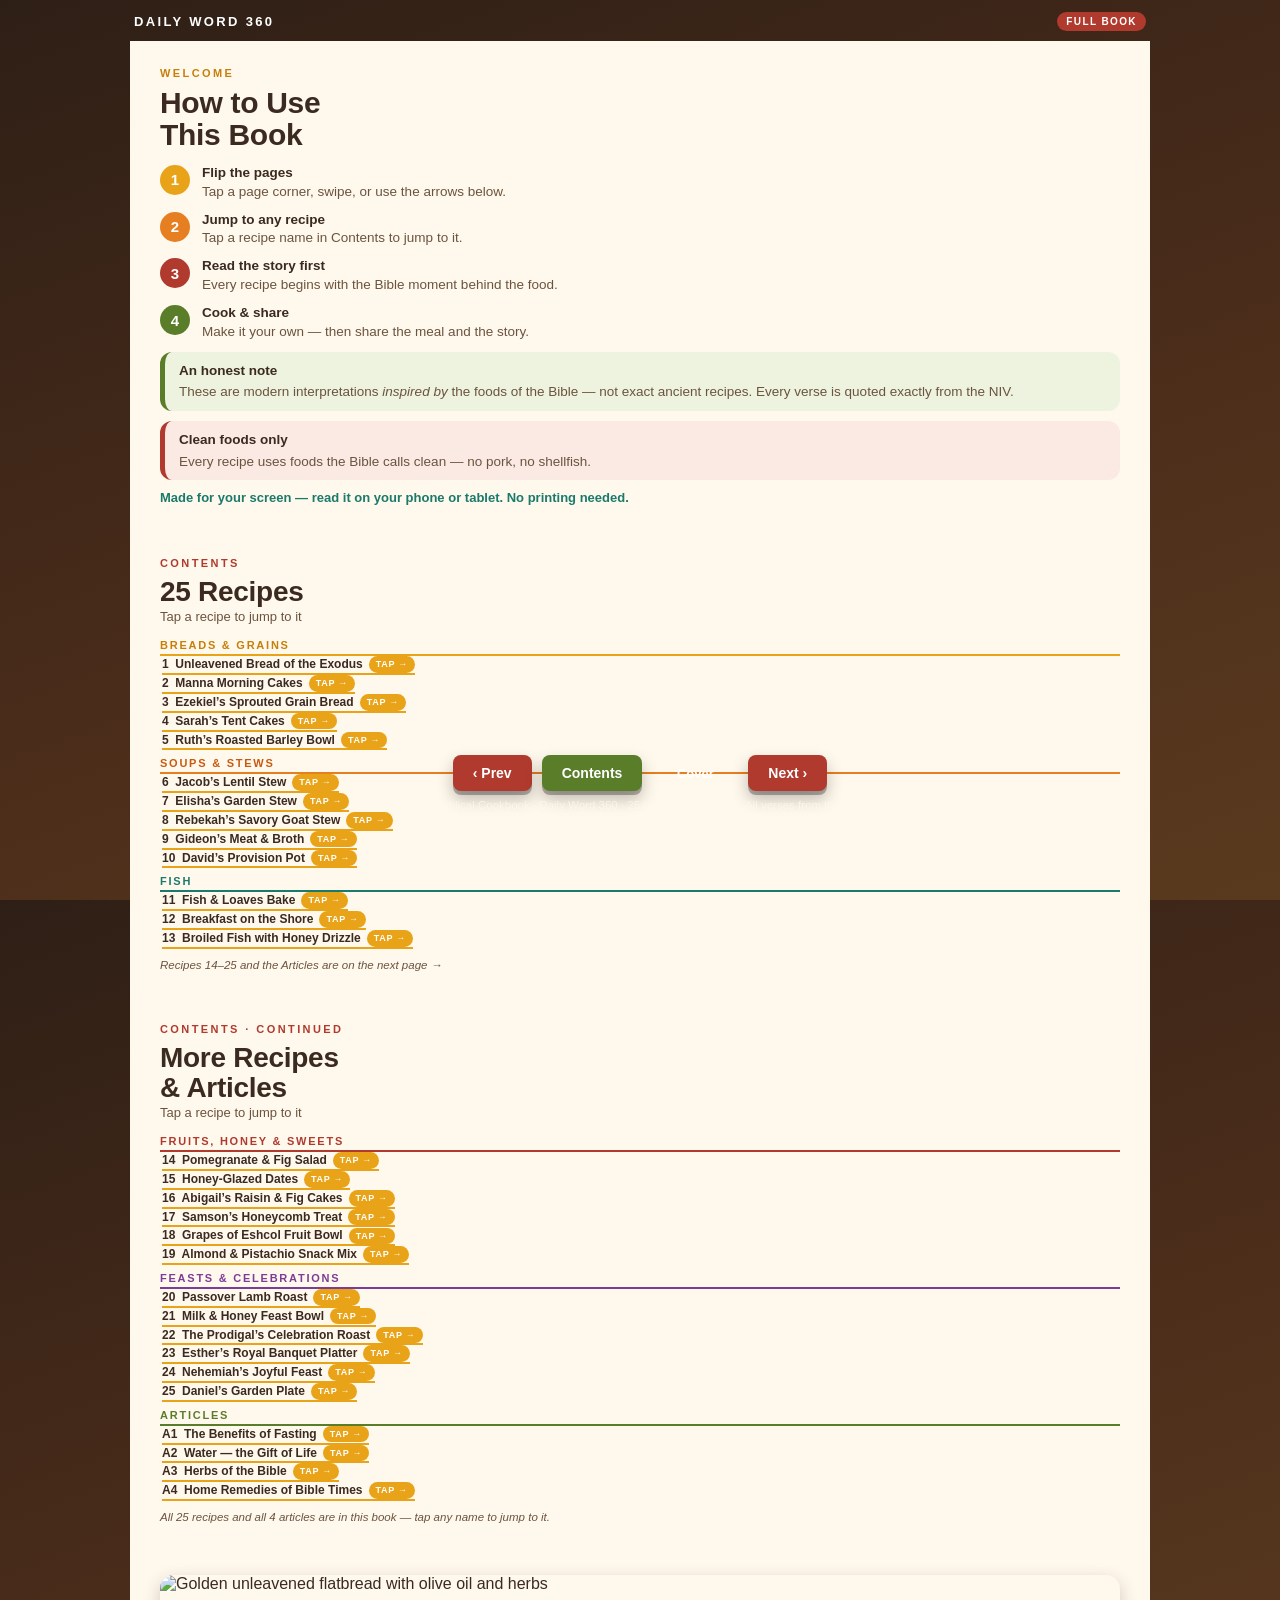
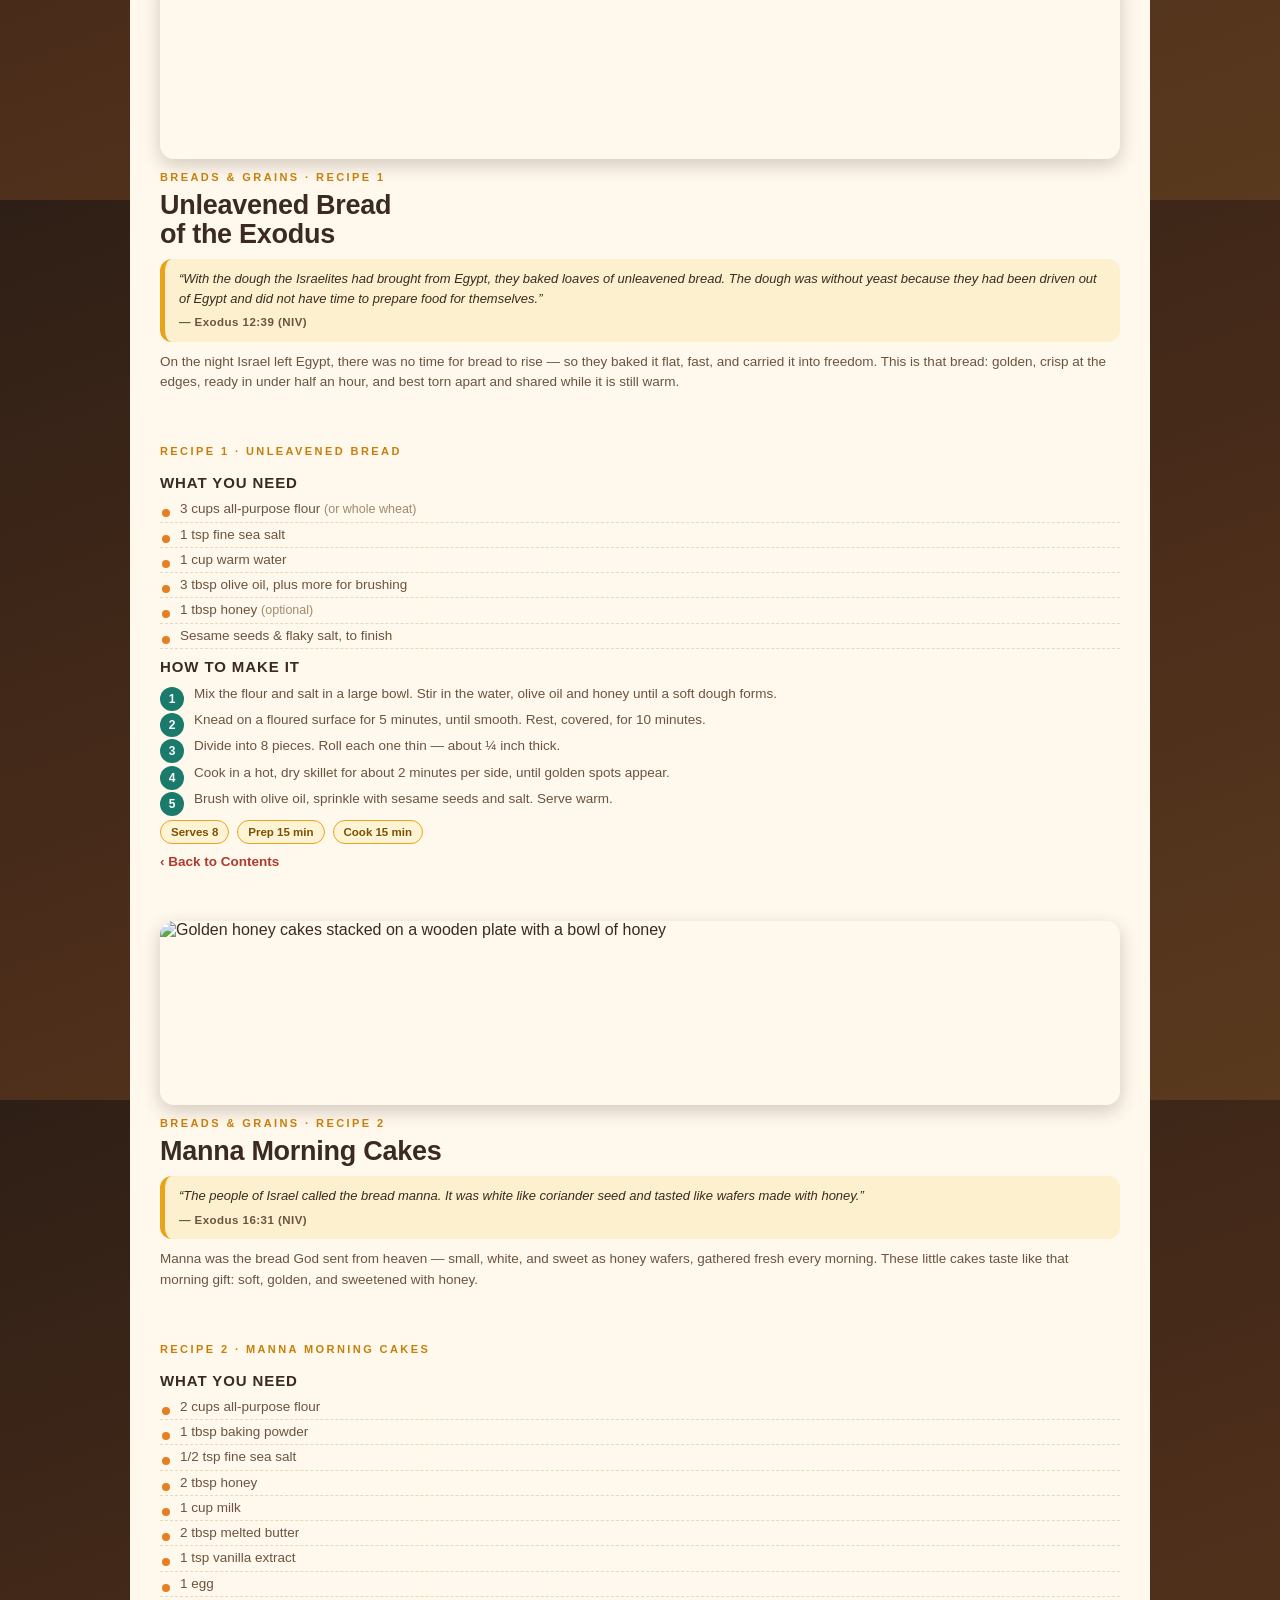
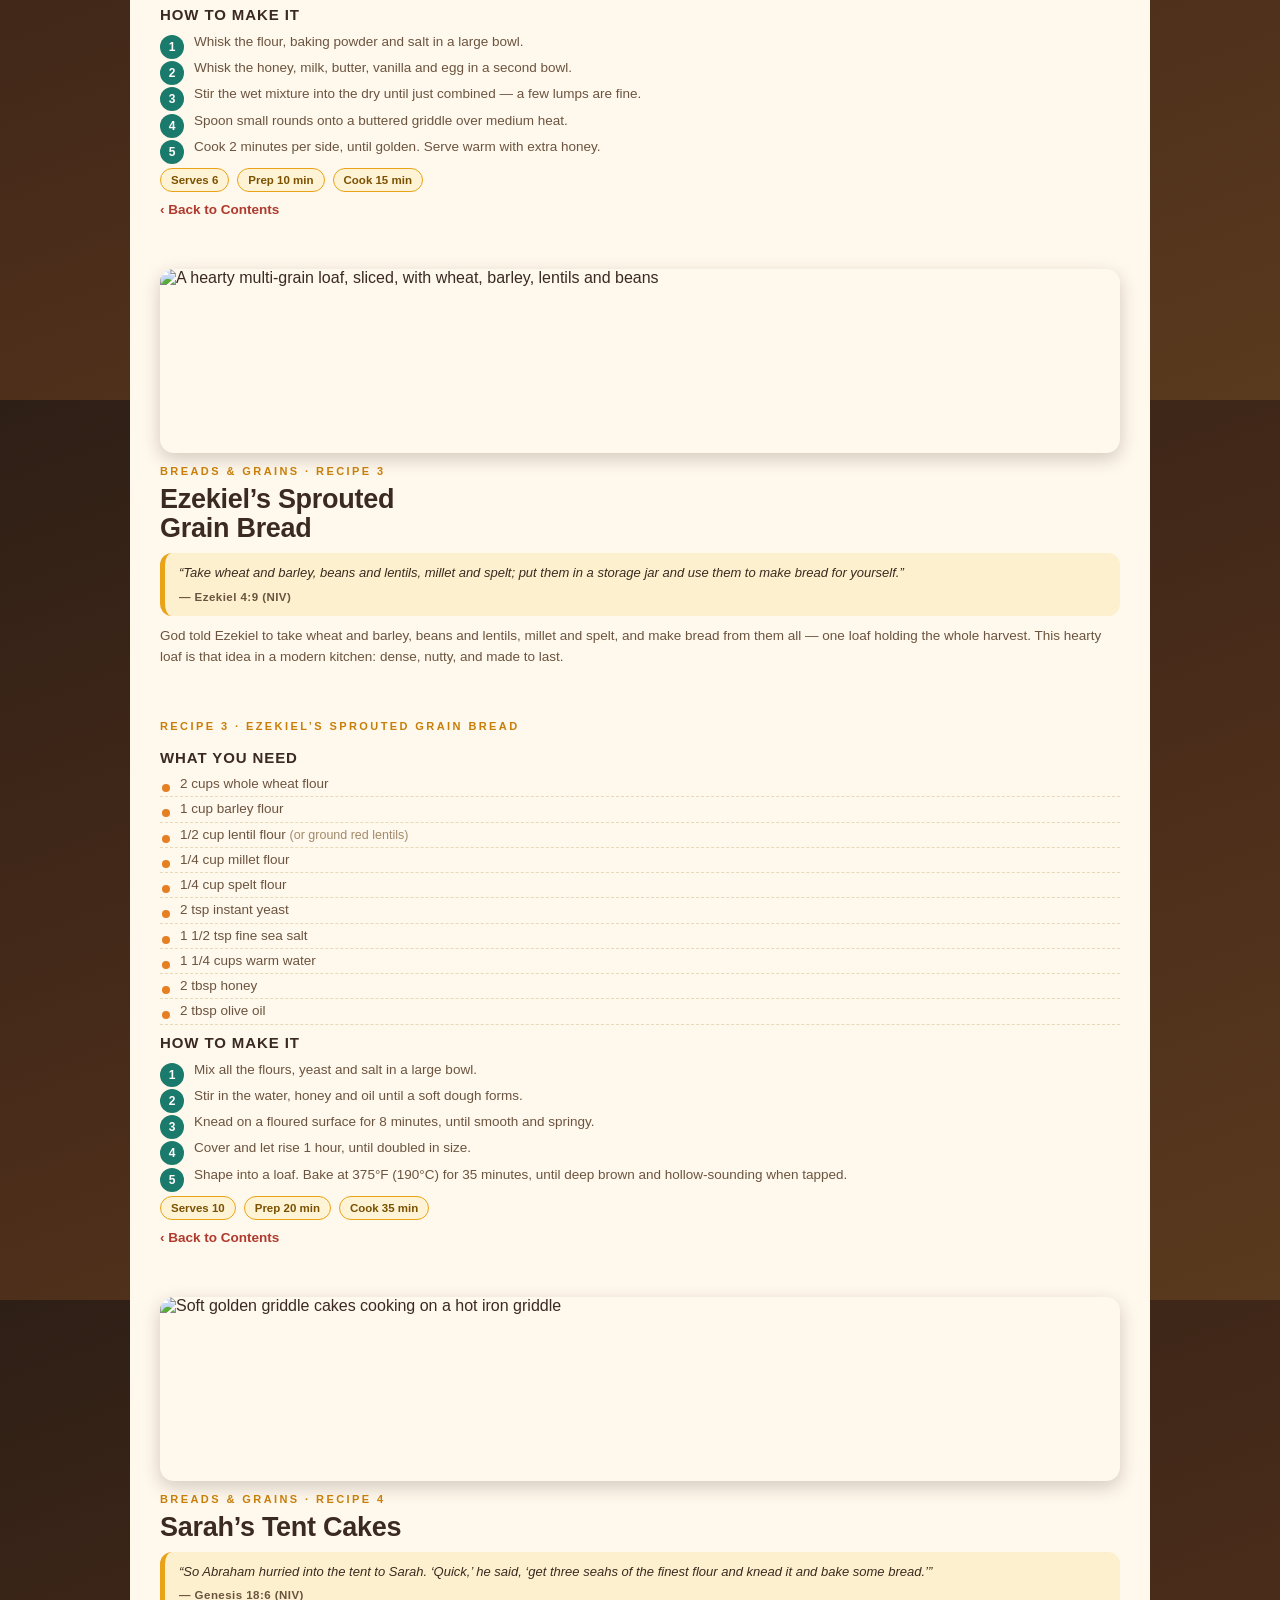
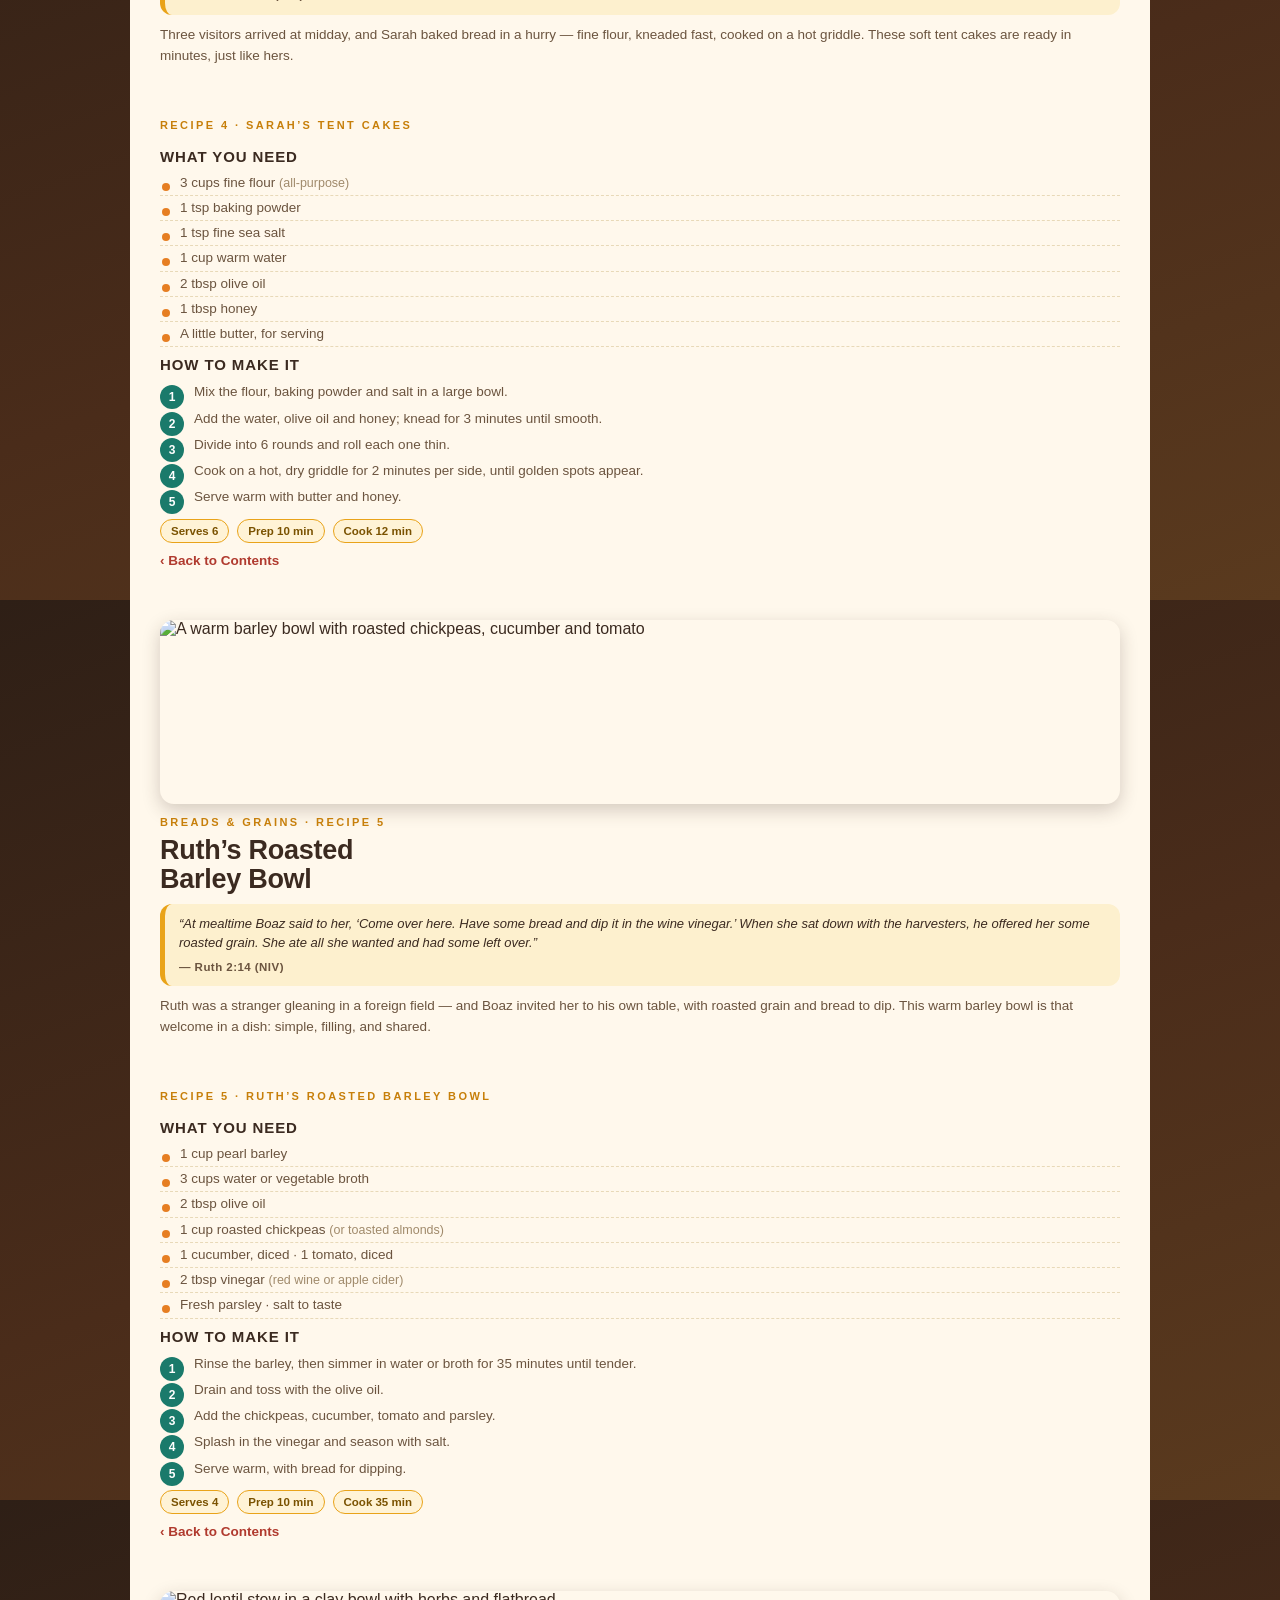
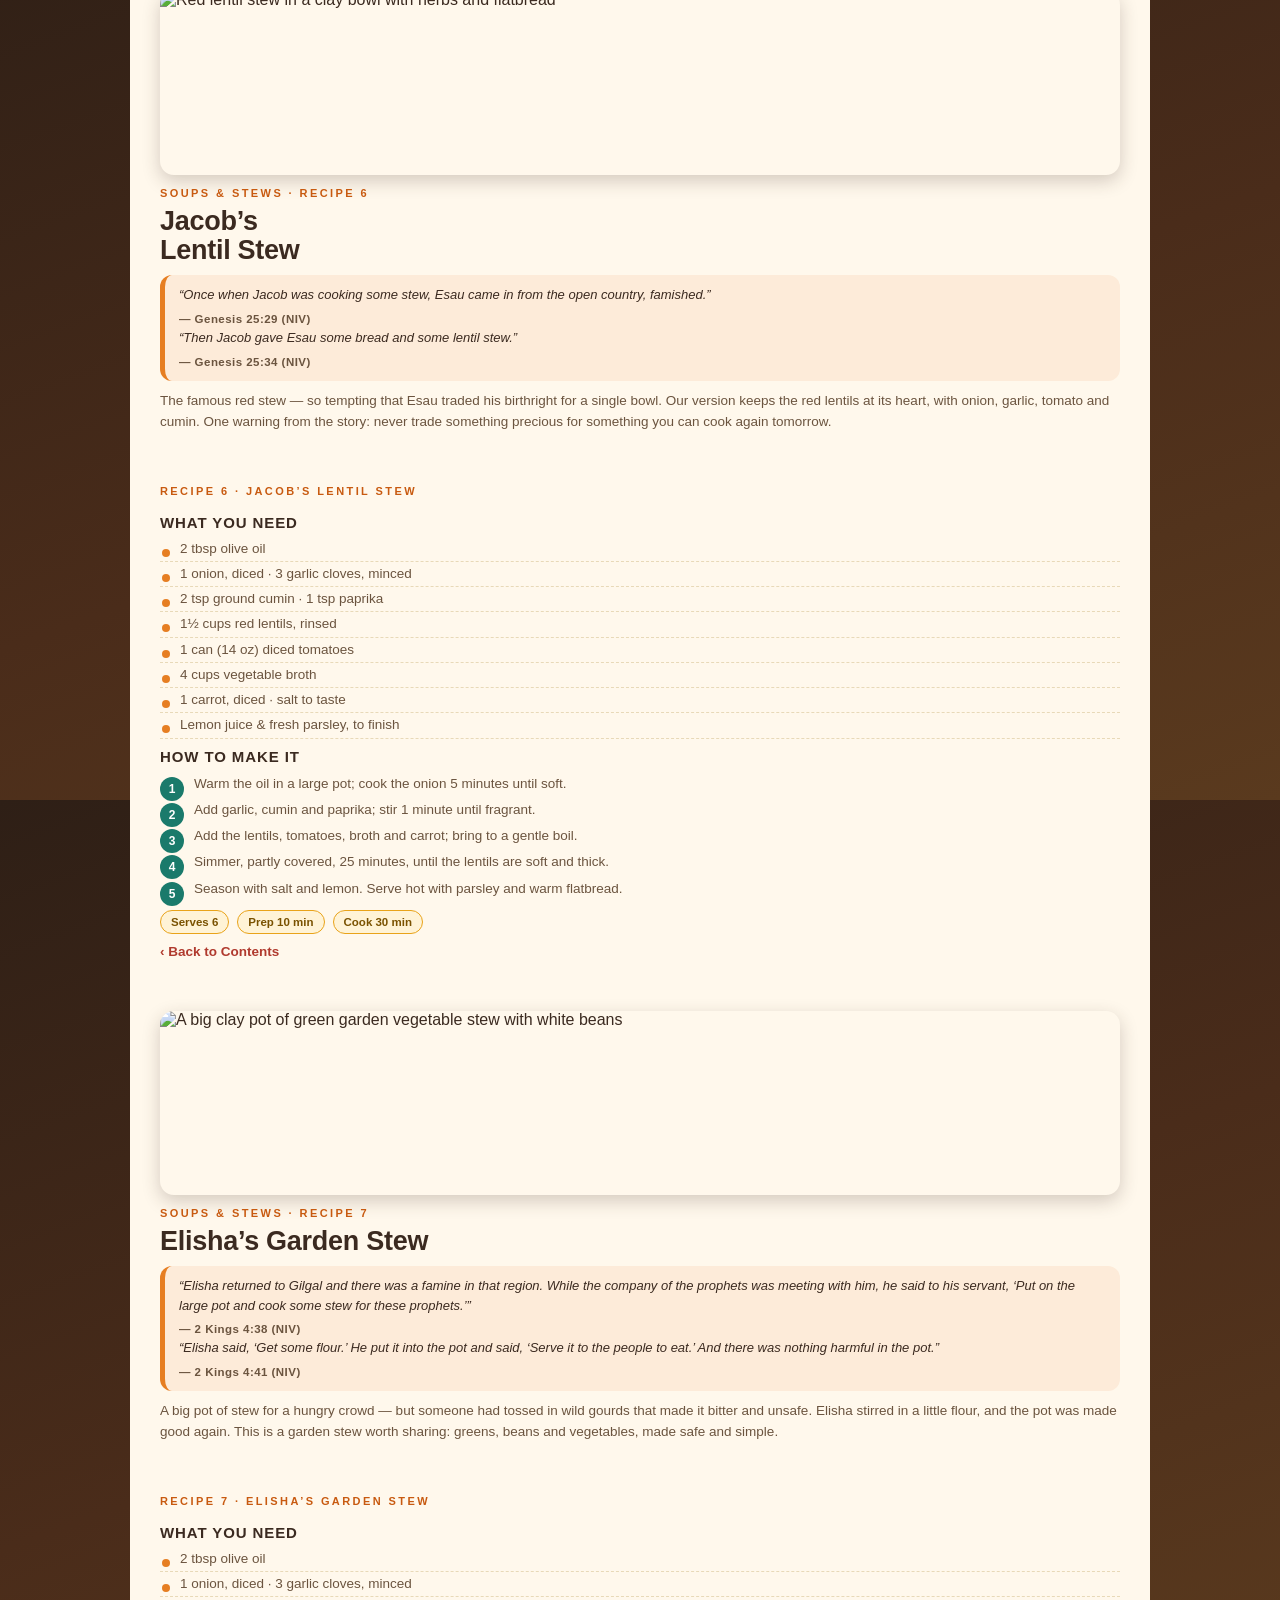
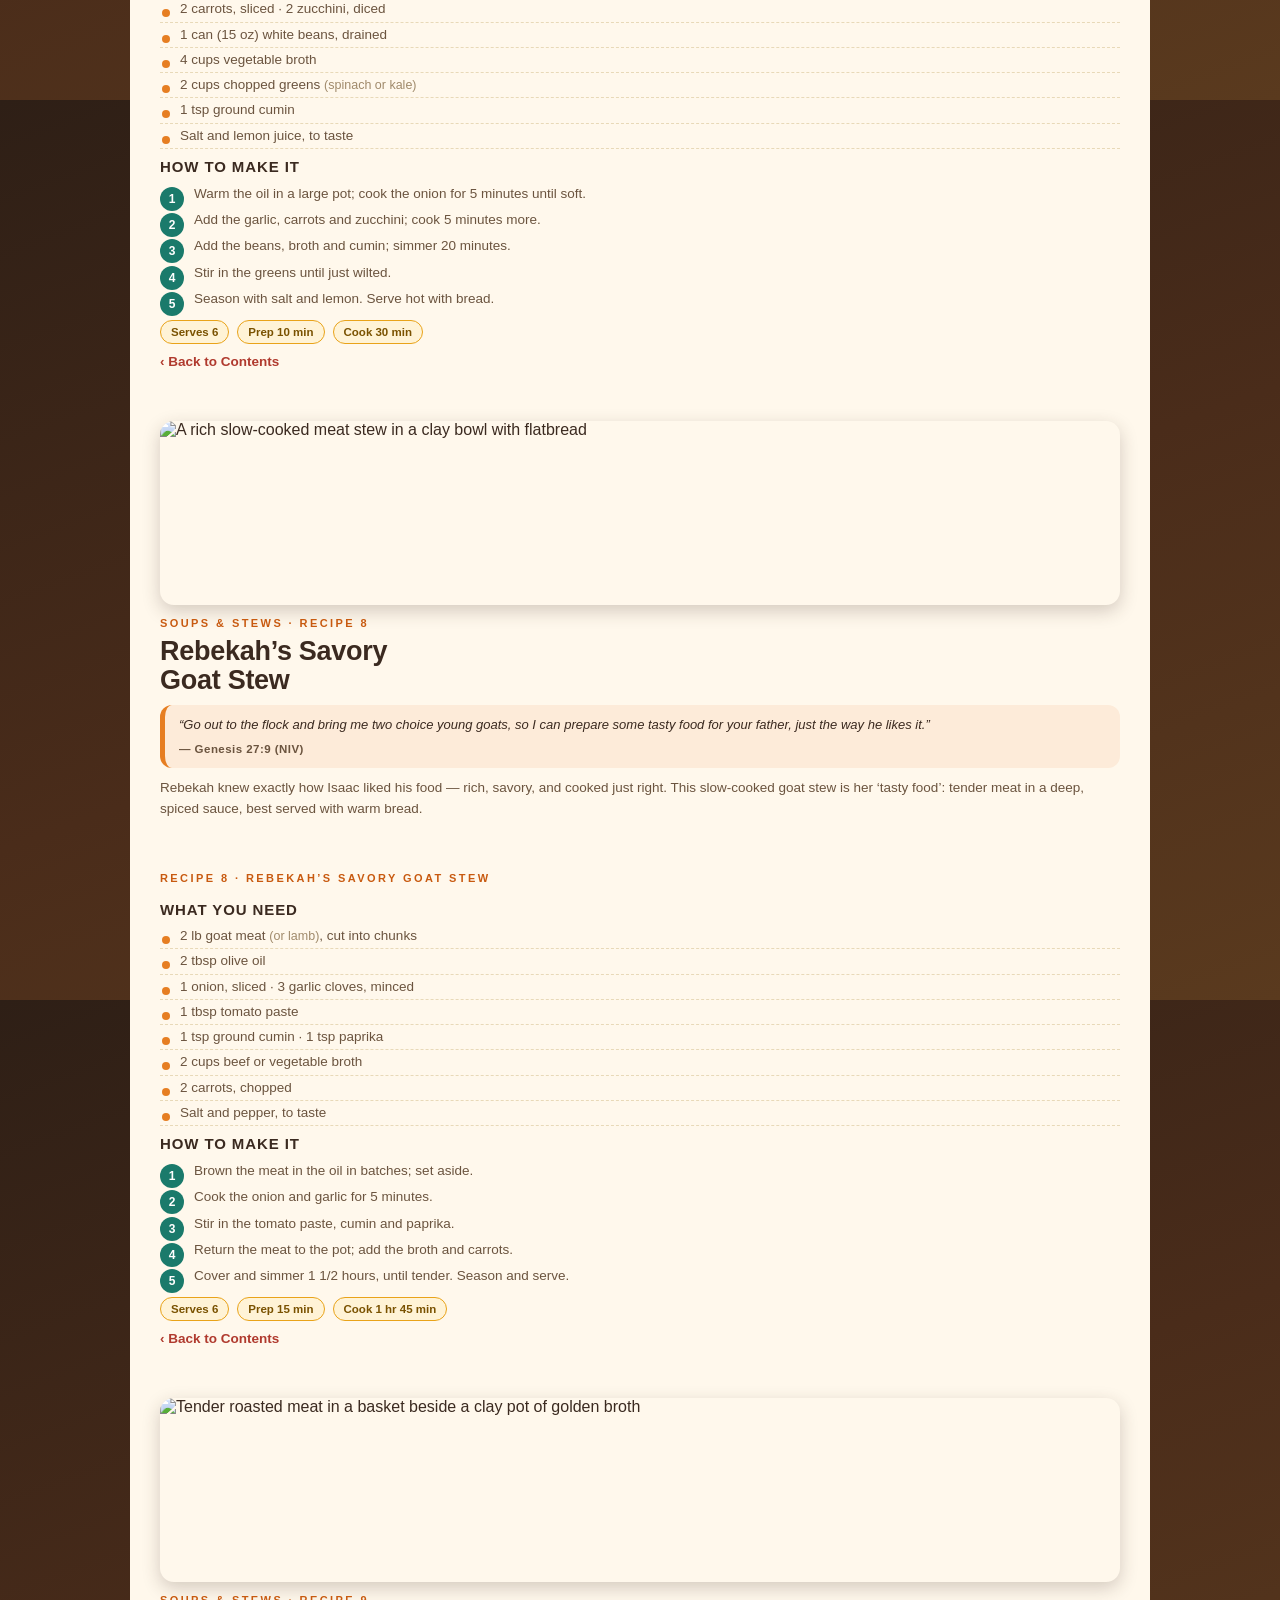
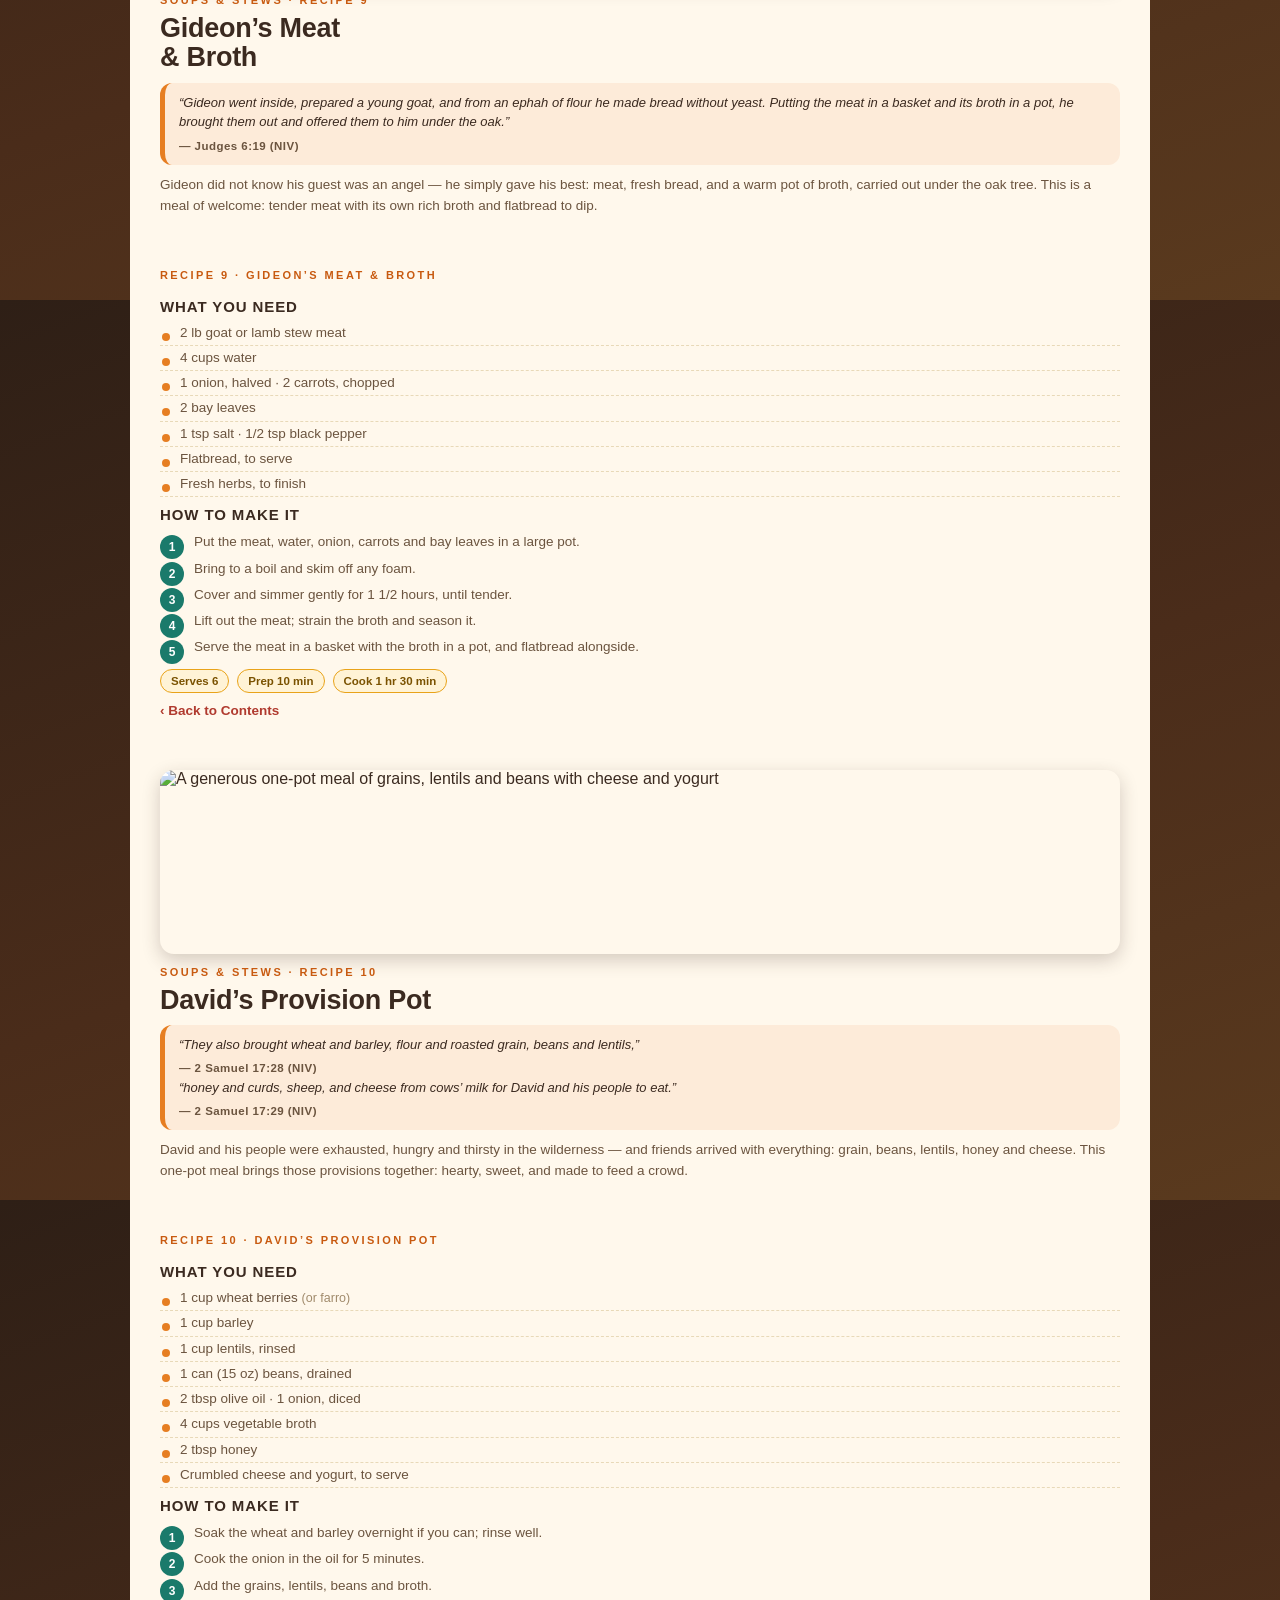
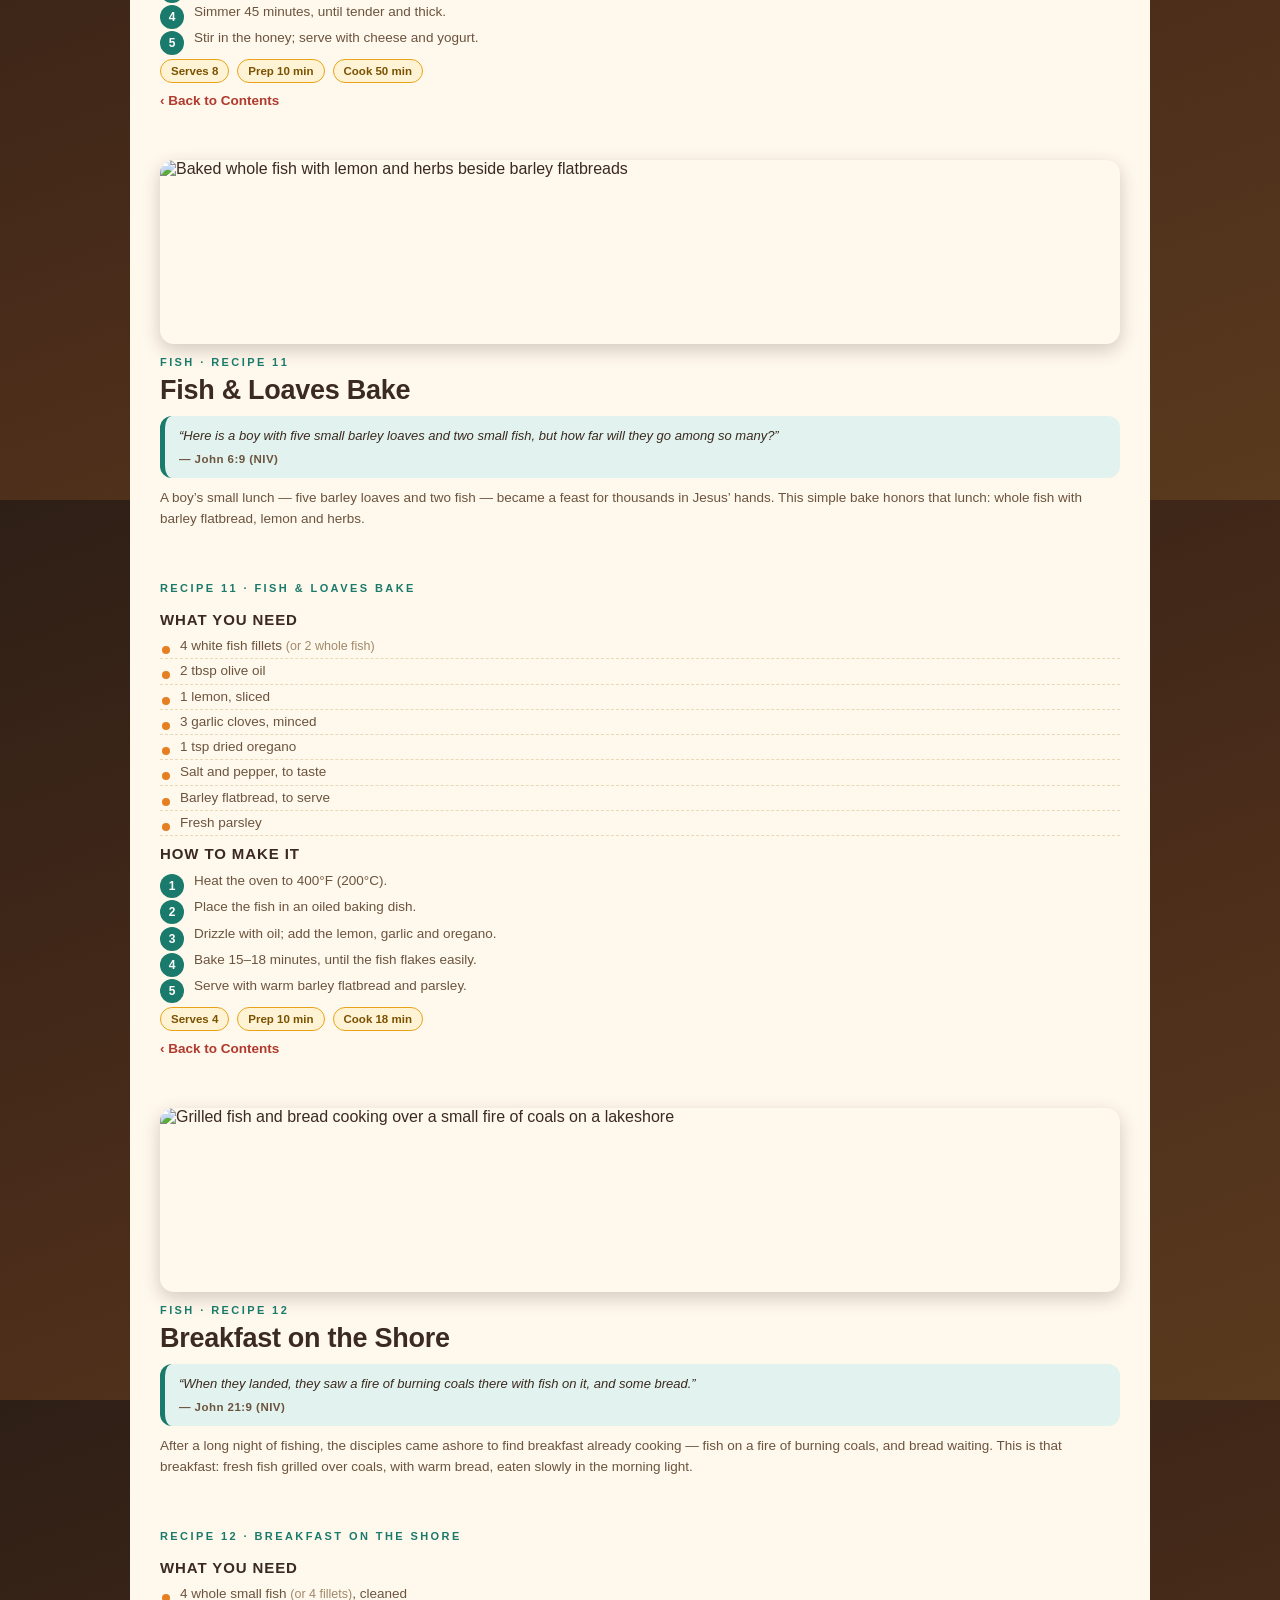
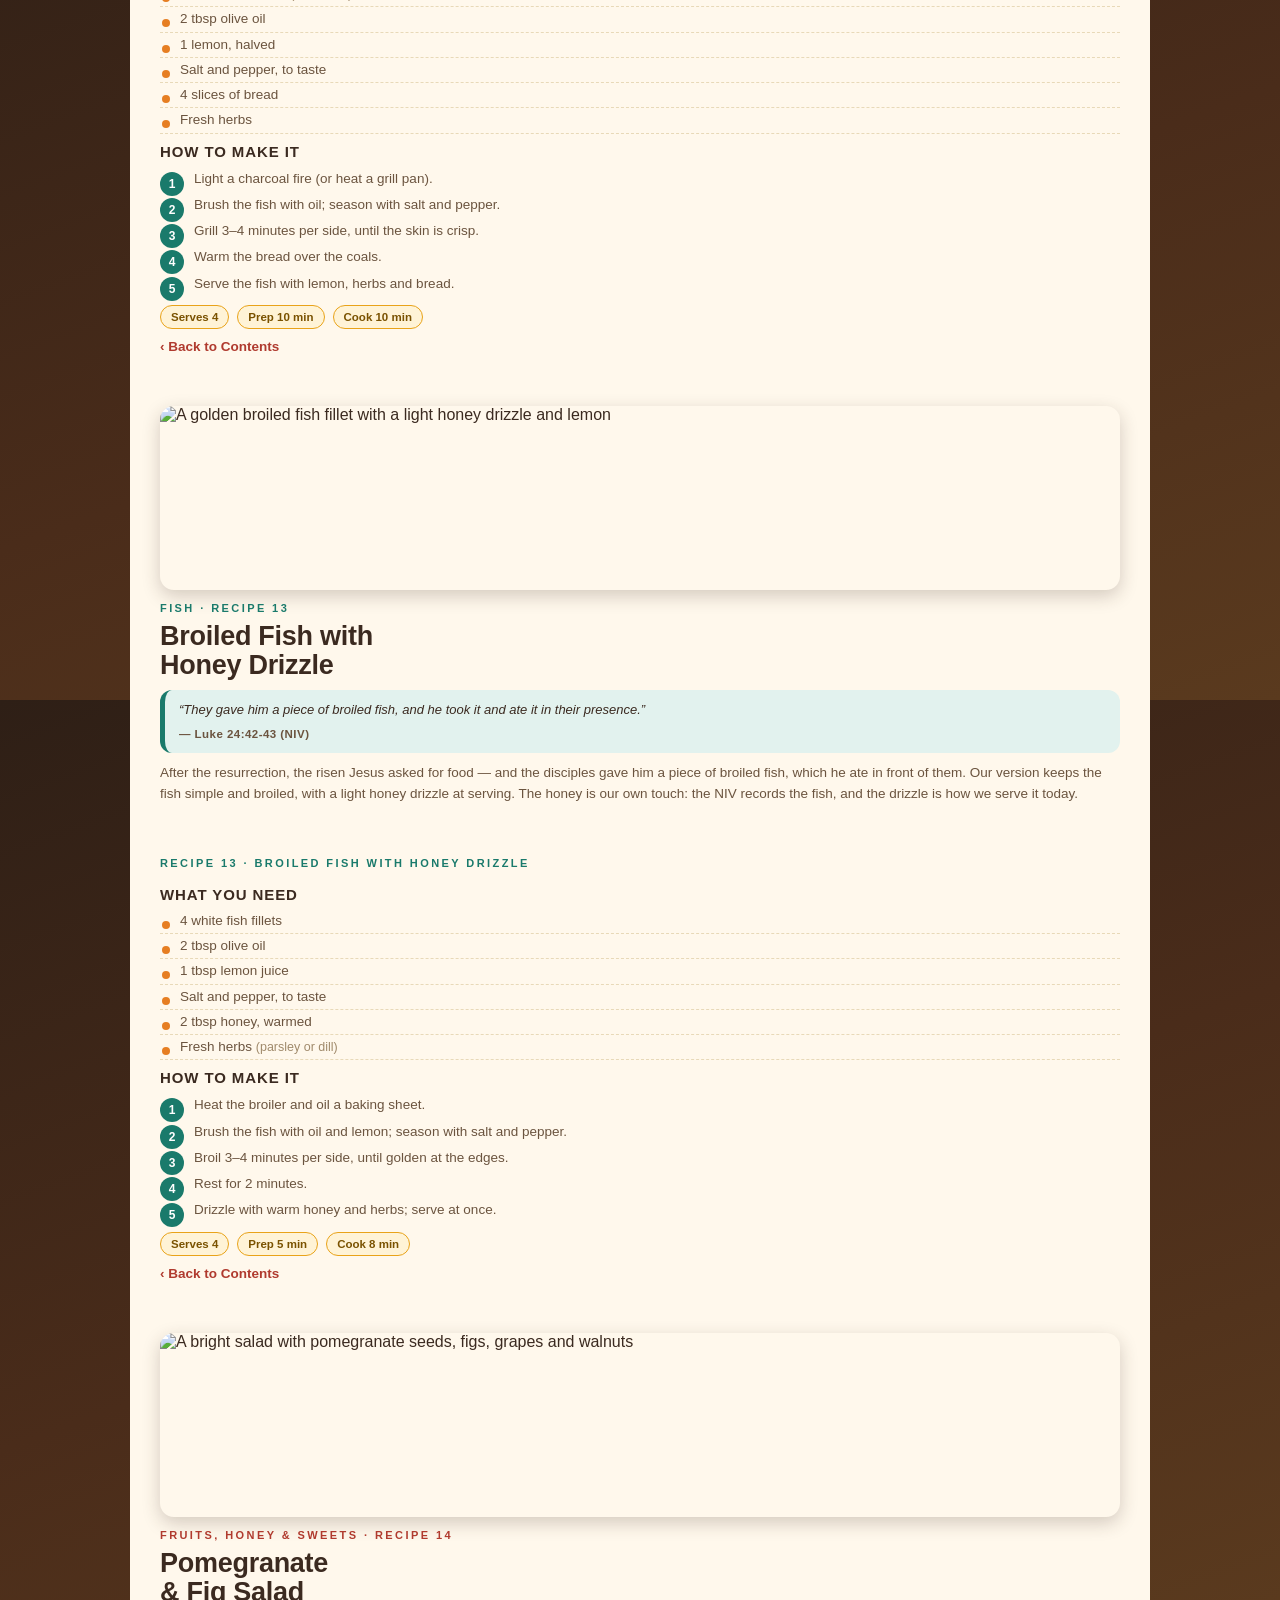
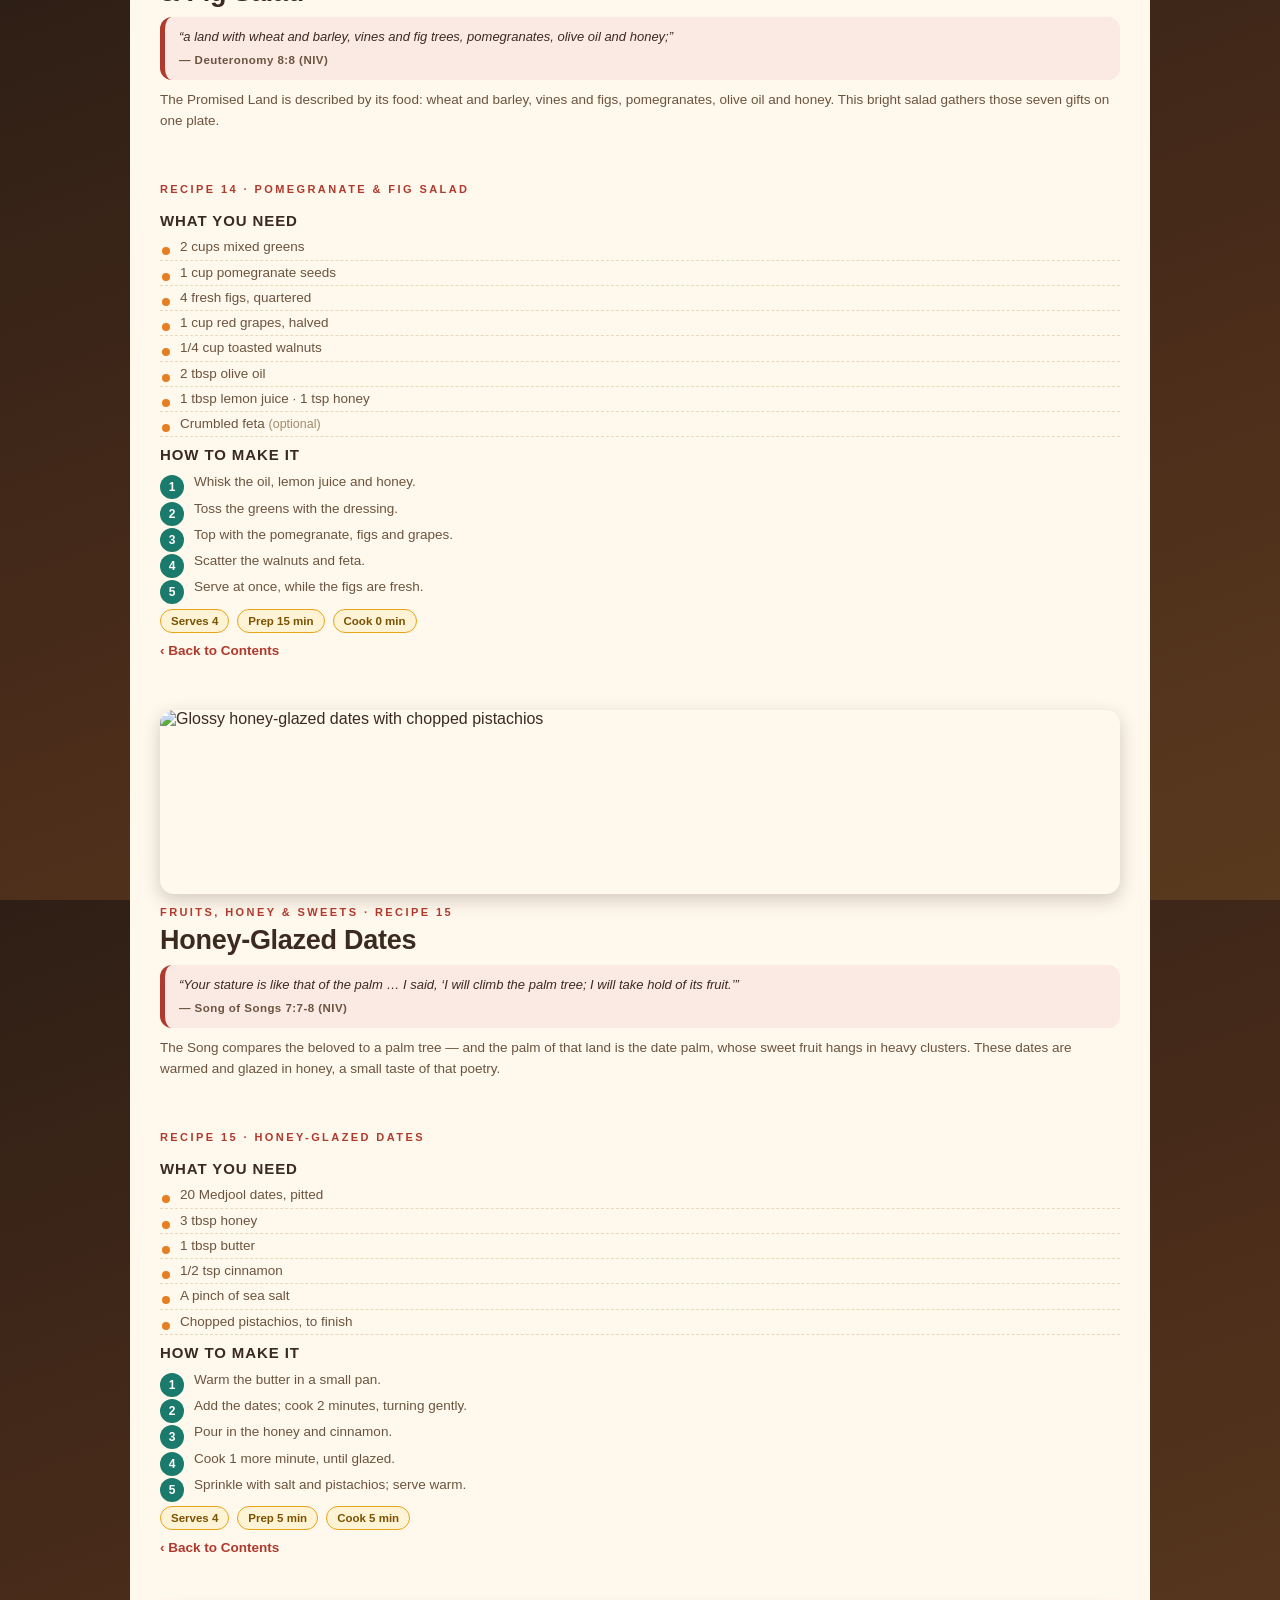
==== index.html @ ab103bec "Add files via upload" ====
<!DOCTYPE html>
<html lang="en">
<head>
<meta charset="UTF-8">
<meta name="viewport" content="width=device-width, initial-scale=1.0, viewport-fit=cover">
<title>The Biblical Cookbook — A Digital Flipbook | Daily Word 360</title>
<link rel="stylesheet" href="styles.css">
</head>
<body>
<header class="topbar">
  <span class="brand">DAILY WORD 360</span>
  <span class="proto">FULL BOOK</span>
</header>

<main class="stage">
  <div class="book" id="book">

    <!-- PAGE 0 : COVER -->
    <div class="page cover">
      <img class="cover-img" src="images/cover-hero.webp" alt="A colorful feast table: flatbread, lentil stew, grilled fish, pomegranates, figs, grapes, dates and honey">
      <div class="cover-shade"></div>
      <div class="cover-text">
        <p class="cover-eyebrow">Daily Word 360</p>
        <h1>The Biblical<br>Cookbook</h1>
        <p class="cover-sub">25 Bible-inspired recipes &amp; foods<br>from the Promised Land</p>
        <div class="cover-pills">
          <span>25 RECIPES</span><span>4 ARTICLES</span><span>BIBLE FOODS</span><span>DIGITAL FLIPBOOK</span>
        </div>
        <p class="cover-hint">Tap or swipe to open &rarr;</p>
      </div>
    </div>
<!-- PAGE 1 : HOW TO USE -->
    <div class="page howto">
      <p class="eyebrow gold">Welcome</p>
      <h2>How to Use<br>This Book</h2>
      <ol class="steps">
        <li><span class="n n1">1</span><div><strong>Flip the pages</strong><br>Tap a page corner, swipe, or use the arrows below.</div></li>
        <li><span class="n n2">2</span><div><strong>Jump to any recipe</strong><br>Tap a recipe name in Contents to jump to it.</div></li>
        <li><span class="n n3">3</span><div><strong>Read the story first</strong><br>Every recipe begins with the Bible moment behind the food.</div></li>
        <li><span class="n n4">4</span><div><strong>Cook &amp; share</strong><br>Make it your own — then share the meal and the story.</div></li>
      </ol>
      <div class="note olive">
        <strong>An honest note</strong>
        These are modern interpretations <em>inspired by</em> the foods of the Bible — not exact ancient recipes. Every verse is quoted exactly from the NIV.
      </div>
      <div class="note red">
        <strong>Clean foods only</strong>
        Every recipe uses foods the Bible calls clean — no pork, no shellfish.
      </div>
      <p class="screen-note">Made for your screen — read it on your phone or tablet. No printing needed.</p>
    </div>
    <!-- PAGE 2 : CONTENTS (A) -->
    <div class="page contents">
      <p class="eyebrow red">Contents</p>
      <h2>25 Recipes</h2>
      <p class="toc-sub">Tap a recipe to jump to it</p>

      <p class="toc-sec gold">Breads &amp; Grains</p>
      <ul class="toc">
        <li><button class="jump" data-goto="4">1 &nbsp;Unleavened Bread of the Exodus <span class="tap">TAP &rarr;</span></button></li>
        <li><button class="jump" data-goto="6">2 &nbsp;Manna Morning Cakes <span class="tap">TAP &rarr;</span></button></li>
        <li><button class="jump" data-goto="8">3 &nbsp;Ezekiel&rsquo;s Sprouted Grain Bread <span class="tap">TAP &rarr;</span></button></li>
        <li><button class="jump" data-goto="10">4 &nbsp;Sarah&rsquo;s Tent Cakes <span class="tap">TAP &rarr;</span></button></li>
        <li><button class="jump" data-goto="12">5 &nbsp;Ruth&rsquo;s Roasted Barley Bowl <span class="tap">TAP &rarr;</span></button></li>
      </ul>
      <p class="toc-sec orange">Soups &amp; Stews</p>
      <ul class="toc">
        <li><button class="jump" data-goto="14">6 &nbsp;Jacob&rsquo;s Lentil Stew <span class="tap">TAP &rarr;</span></button></li>
        <li><button class="jump" data-goto="16">7 &nbsp;Elisha&rsquo;s Garden Stew <span class="tap">TAP &rarr;</span></button></li>
        <li><button class="jump" data-goto="18">8 &nbsp;Rebekah&rsquo;s Savory Goat Stew <span class="tap">TAP &rarr;</span></button></li>
        <li><button class="jump" data-goto="20">9 &nbsp;Gideon&rsquo;s Meat &amp; Broth <span class="tap">TAP &rarr;</span></button></li>
        <li><button class="jump" data-goto="22">10 &nbsp;David&rsquo;s Provision Pot <span class="tap">TAP &rarr;</span></button></li>
      </ul>
      <p class="toc-sec teal">Fish</p>
      <ul class="toc">
        <li><button class="jump" data-goto="24">11 &nbsp;Fish &amp; Loaves Bake <span class="tap">TAP &rarr;</span></button></li>
        <li><button class="jump" data-goto="26">12 &nbsp;Breakfast on the Shore <span class="tap">TAP &rarr;</span></button></li>
        <li><button class="jump" data-goto="28">13 &nbsp;Broiled Fish with Honey Drizzle <span class="tap">TAP &rarr;</span></button></li>
      </ul>

      <p class="toc-foot">Recipes 14&ndash;25 and the Articles are on the next page &rarr;</p>
    </div>
    <!-- PAGE 3 : CONTENTS (B) -->
    <div class="page contents">
      <p class="eyebrow red">Contents &middot; continued</p>
      <h2>More Recipes<br>&amp; Articles</h2>
      <p class="toc-sub">Tap a recipe to jump to it</p>

      <p class="toc-sec red">Fruits, Honey &amp; Sweets</p>
      <ul class="toc">
        <li><button class="jump" data-goto="30">14 &nbsp;Pomegranate &amp; Fig Salad <span class="tap">TAP &rarr;</span></button></li>
        <li><button class="jump" data-goto="32">15 &nbsp;Honey-Glazed Dates <span class="tap">TAP &rarr;</span></button></li>
        <li><button class="jump" data-goto="34">16 &nbsp;Abigail&rsquo;s Raisin &amp; Fig Cakes <span class="tap">TAP &rarr;</span></button></li>
        <li><button class="jump" data-goto="36">17 &nbsp;Samson&rsquo;s Honeycomb Treat <span class="tap">TAP &rarr;</span></button></li>
        <li><button class="jump" data-goto="38">18 &nbsp;Grapes of Eshcol Fruit Bowl <span class="tap">TAP &rarr;</span></button></li>
        <li><button class="jump" data-goto="40">19 &nbsp;Almond &amp; Pistachio Snack Mix <span class="tap">TAP &rarr;</span></button></li>
      </ul>
      <p class="toc-sec purple">Feasts &amp; Celebrations</p>
      <ul class="toc">
        <li><button class="jump" data-goto="42">20 &nbsp;Passover Lamb Roast <span class="tap">TAP &rarr;</span></button></li>
        <li><button class="jump" data-goto="44">21 &nbsp;Milk &amp; Honey Feast Bowl <span class="tap">TAP &rarr;</span></button></li>
        <li><button class="jump" data-goto="46">22 &nbsp;The Prodigal&rsquo;s Celebration Roast <span class="tap">TAP &rarr;</span></button></li>
        <li><button class="jump" data-goto="48">23 &nbsp;Esther&rsquo;s Royal Banquet Platter <span class="tap">TAP &rarr;</span></button></li>
        <li><button class="jump" data-goto="50">24 &nbsp;Nehemiah&rsquo;s Joyful Feast <span class="tap">TAP &rarr;</span></button></li>
        <li><button class="jump" data-goto="52">25 &nbsp;Daniel&rsquo;s Garden Plate <span class="tap">TAP &rarr;</span></button></li>
      </ul>
      <p class="toc-sec olive">Articles</p>
      <ul class="toc">
        <li><button class="jump" data-goto="54">A1 &nbsp;The Benefits of Fasting <span class="tap">TAP &rarr;</span></button></li>
        <li><button class="jump" data-goto="56">A2 &nbsp;Water &mdash; the Gift of Life <span class="tap">TAP &rarr;</span></button></li>
        <li><button class="jump" data-goto="58">A3 &nbsp;Herbs of the Bible <span class="tap">TAP &rarr;</span></button></li>
        <li><button class="jump" data-goto="60">A4 &nbsp;Home Remedies of Bible Times <span class="tap">TAP &rarr;</span></button></li>
      </ul>

      <p class="toc-foot">All 25 recipes and all 4 articles are in this book &mdash; tap any name to jump to it.</p>
    </div>
<!-- PAGE 4 : BREAD — PHOTO + VERSE -->
    <div class="page recipe">
      <div class="photo"><img src="images/unleavened-bread.webp" alt="Golden unleavened flatbread with olive oil and herbs"></div>
      <p class="eyebrow gold">Breads &amp; Grains &middot; Recipe 1</p>
      <h2>Unleavened Bread<br>of the Exodus</h2>
      <blockquote class="verse gold">
        &ldquo;With the dough the Israelites had brought from Egypt, they baked loaves of unleavened bread. The dough was without yeast because they had been driven out of Egypt and did not have time to prepare food for themselves.&rdquo;
        <cite>&mdash; Exodus 12:39 (NIV)</cite>
      </blockquote>
      <p class="story">On the night Israel left Egypt, there was no time for bread to rise — so they baked it flat, fast, and carried it into freedom. This is that bread: golden, crisp at the edges, ready in under half an hour, and best torn apart and shared while it is still warm.</p>
    </div>
<!-- PAGE 5 : BREAD — INGREDIENTS + STEPS -->
    <div class="page recipe">
      <p class="eyebrow gold">Recipe 1 &middot; Unleavened Bread</p>
      <h3>What You Need</h3>
      <ul class="ing">
        <li>3 cups all-purpose flour <span>(or whole wheat)</span></li>
        <li>1 tsp fine sea salt</li>
        <li>1 cup warm water</li>
        <li>3 tbsp olive oil, plus more for brushing</li>
        <li>1 tbsp honey <span>(optional)</span></li>
        <li>Sesame seeds &amp; flaky salt, to finish</li>
      </ul>
      <h3>How to Make It</h3>
      <ol class="steps2">
        <li>Mix the flour and salt in a large bowl. Stir in the water, olive oil and honey until a soft dough forms.</li>
        <li>Knead on a floured surface for 5 minutes, until smooth. Rest, covered, for 10 minutes.</li>
        <li>Divide into 8 pieces. Roll each one thin — about &frac14; inch thick.</li>
        <li>Cook in a hot, dry skillet for about 2 minutes per side, until golden spots appear.</li>
        <li>Brush with olive oil, sprinkle with sesame seeds and salt. Serve warm.</li>
      </ol>
      <div class="meta"><span>Serves 8</span><span>Prep 15 min</span><span>Cook 15 min</span></div>
      <button class="backlink" data-goto="2">&lsaquo; Back to Contents</button>
    </div>
    <!-- PAGE 6 : RECIPE 2 — PHOTO + VERSE -->
    <div class="page recipe">
      <div class="photo"><img src="images/manna-cakes.webp" alt="Golden honey cakes stacked on a wooden plate with a bowl of honey"></div>
      <p class="eyebrow gold">Breads &amp; Grains &middot; Recipe 2</p>
      <h2>Manna Morning Cakes</h2>
      <blockquote class="verse gold">
        &ldquo;The people of Israel called the bread manna. It was white like coriander seed and tasted like wafers made with honey.&rdquo;
        <cite>&mdash; Exodus 16:31 (NIV)</cite>
      </blockquote>
      <p class="story">Manna was the bread God sent from heaven &mdash; small, white, and sweet as honey wafers, gathered fresh every morning. These little cakes taste like that morning gift: soft, golden, and sweetened with honey.</p>
    </div>
    <!-- PAGE 7 : RECIPE 2 — INGREDIENTS + STEPS -->
    <div class="page recipe">
      <p class="eyebrow gold">Recipe 2 &middot; Manna Morning Cakes</p>
      <h3>What You Need</h3>
      <ul class="ing">
        <li>2 cups all-purpose flour</li>
        <li>1 tbsp baking powder</li>
        <li>1/2 tsp fine sea salt</li>
        <li>2 tbsp honey</li>
        <li>1 cup milk</li>
        <li>2 tbsp melted butter</li>
        <li>1 tsp vanilla extract</li>
        <li>1 egg</li>
      </ul>
      <h3>How to Make It</h3>
      <ol class="steps2">
        <li>Whisk the flour, baking powder and salt in a large bowl.</li>
        <li>Whisk the honey, milk, butter, vanilla and egg in a second bowl.</li>
        <li>Stir the wet mixture into the dry until just combined &mdash; a few lumps are fine.</li>
        <li>Spoon small rounds onto a buttered griddle over medium heat.</li>
        <li>Cook 2 minutes per side, until golden. Serve warm with extra honey.</li>
      </ol>
      <div class="meta"><span>Serves 6</span><span>Prep 10 min</span><span>Cook 15 min</span></div>
      <button class="backlink" data-goto="2">&lsaquo; Back to Contents</button>
    </div>
    <!-- PAGE 8 : RECIPE 3 — PHOTO + VERSE -->
    <div class="page recipe">
      <div class="photo"><img src="images/ezekiel-bread.webp" alt="A hearty multi-grain loaf, sliced, with wheat, barley, lentils and beans"></div>
      <p class="eyebrow gold">Breads &amp; Grains &middot; Recipe 3</p>
      <h2>Ezekiel&rsquo;s Sprouted<br>Grain Bread</h2>
      <blockquote class="verse gold">
        &ldquo;Take wheat and barley, beans and lentils, millet and spelt; put them in a storage jar and use them to make bread for yourself.&rdquo;
        <cite>&mdash; Ezekiel 4:9 (NIV)</cite>
      </blockquote>
      <p class="story">God told Ezekiel to take wheat and barley, beans and lentils, millet and spelt, and make bread from them all &mdash; one loaf holding the whole harvest. This hearty loaf is that idea in a modern kitchen: dense, nutty, and made to last.</p>
    </div>
    <!-- PAGE 9 : RECIPE 3 — INGREDIENTS + STEPS -->
    <div class="page recipe">
      <p class="eyebrow gold">Recipe 3 &middot; Ezekiel&rsquo;s Sprouted Grain Bread</p>
      <h3>What You Need</h3>
      <ul class="ing">
        <li>2 cups whole wheat flour</li>
        <li>1 cup barley flour</li>
        <li>1/2 cup lentil flour <span>(or ground red lentils)</span></li>
        <li>1/4 cup millet flour</li>
        <li>1/4 cup spelt flour</li>
        <li>2 tsp instant yeast</li>
        <li>1 1/2 tsp fine sea salt</li>
        <li>1 1/4 cups warm water</li>
        <li>2 tbsp honey</li>
        <li>2 tbsp olive oil</li>
      </ul>
      <h3>How to Make It</h3>
      <ol class="steps2">
        <li>Mix all the flours, yeast and salt in a large bowl.</li>
        <li>Stir in the water, honey and oil until a soft dough forms.</li>
        <li>Knead on a floured surface for 8 minutes, until smooth and springy.</li>
        <li>Cover and let rise 1 hour, until doubled in size.</li>
        <li>Shape into a loaf. Bake at 375&deg;F (190&deg;C) for 35 minutes, until deep brown and hollow-sounding when tapped.</li>
      </ol>
      <div class="meta"><span>Serves 10</span><span>Prep 20 min</span><span>Cook 35 min</span></div>
      <button class="backlink" data-goto="2">&lsaquo; Back to Contents</button>
    </div>
    <!-- PAGE 10 : RECIPE 4 — PHOTO + VERSE -->
    <div class="page recipe">
      <div class="photo"><img src="images/sarah-tent-cakes.webp" alt="Soft golden griddle cakes cooking on a hot iron griddle"></div>
      <p class="eyebrow gold">Breads &amp; Grains &middot; Recipe 4</p>
      <h2>Sarah&rsquo;s Tent Cakes</h2>
      <blockquote class="verse gold">
        &ldquo;So Abraham hurried into the tent to Sarah. &lsquo;Quick,&rsquo; he said, &lsquo;get three seahs of the finest flour and knead it and bake some bread.&rsquo;&rdquo;
        <cite>&mdash; Genesis 18:6 (NIV)</cite>
      </blockquote>
      <p class="story">Three visitors arrived at midday, and Sarah baked bread in a hurry &mdash; fine flour, kneaded fast, cooked on a hot griddle. These soft tent cakes are ready in minutes, just like hers.</p>
    </div>
    <!-- PAGE 11 : RECIPE 4 — INGREDIENTS + STEPS -->
    <div class="page recipe">
      <p class="eyebrow gold">Recipe 4 &middot; Sarah&rsquo;s Tent Cakes</p>
      <h3>What You Need</h3>
      <ul class="ing">
        <li>3 cups fine flour <span>(all-purpose)</span></li>
        <li>1 tsp baking powder</li>
        <li>1 tsp fine sea salt</li>
        <li>1 cup warm water</li>
        <li>2 tbsp olive oil</li>
        <li>1 tbsp honey</li>
        <li>A little butter, for serving</li>
      </ul>
      <h3>How to Make It</h3>
      <ol class="steps2">
        <li>Mix the flour, baking powder and salt in a large bowl.</li>
        <li>Add the water, olive oil and honey; knead for 3 minutes until smooth.</li>
        <li>Divide into 6 rounds and roll each one thin.</li>
        <li>Cook on a hot, dry griddle for 2 minutes per side, until golden spots appear.</li>
        <li>Serve warm with butter and honey.</li>
      </ol>
      <div class="meta"><span>Serves 6</span><span>Prep 10 min</span><span>Cook 12 min</span></div>
      <button class="backlink" data-goto="2">&lsaquo; Back to Contents</button>
    </div>
    <!-- PAGE 12 : RECIPE 5 — PHOTO + VERSE -->
    <div class="page recipe">
      <div class="photo"><img src="images/ruth-barley-bowl.webp" alt="A warm barley bowl with roasted chickpeas, cucumber and tomato"></div>
      <p class="eyebrow gold">Breads &amp; Grains &middot; Recipe 5</p>
      <h2>Ruth&rsquo;s Roasted<br>Barley Bowl</h2>
      <blockquote class="verse gold">
        &ldquo;At mealtime Boaz said to her, &lsquo;Come over here. Have some bread and dip it in the wine vinegar.&rsquo; When she sat down with the harvesters, he offered her some roasted grain. She ate all she wanted and had some left over.&rdquo;
        <cite>&mdash; Ruth 2:14 (NIV)</cite>
      </blockquote>
      <p class="story">Ruth was a stranger gleaning in a foreign field &mdash; and Boaz invited her to his own table, with roasted grain and bread to dip. This warm barley bowl is that welcome in a dish: simple, filling, and shared.</p>
    </div>
    <!-- PAGE 13 : RECIPE 5 — INGREDIENTS + STEPS -->
    <div class="page recipe">
      <p class="eyebrow gold">Recipe 5 &middot; Ruth&rsquo;s Roasted Barley Bowl</p>
      <h3>What You Need</h3>
      <ul class="ing">
        <li>1 cup pearl barley</li>
        <li>3 cups water or vegetable broth</li>
        <li>2 tbsp olive oil</li>
        <li>1 cup roasted chickpeas <span>(or toasted almonds)</span></li>
        <li>1 cucumber, diced &middot; 1 tomato, diced</li>
        <li>2 tbsp vinegar <span>(red wine or apple cider)</span></li>
        <li>Fresh parsley &middot; salt to taste</li>
      </ul>
      <h3>How to Make It</h3>
      <ol class="steps2">
        <li>Rinse the barley, then simmer in water or broth for 35 minutes until tender.</li>
        <li>Drain and toss with the olive oil.</li>
        <li>Add the chickpeas, cucumber, tomato and parsley.</li>
        <li>Splash in the vinegar and season with salt.</li>
        <li>Serve warm, with bread for dipping.</li>
      </ol>
      <div class="meta"><span>Serves 4</span><span>Prep 10 min</span><span>Cook 35 min</span></div>
      <button class="backlink" data-goto="2">&lsaquo; Back to Contents</button>
    </div>
<!-- PAGE 14 : STEW — PHOTO + VERSE -->
    <div class="page recipe">
      <div class="photo"><img src="images/lentil-stew.webp" alt="Red lentil stew in a clay bowl with herbs and flatbread"></div>
      <p class="eyebrow orange">Soups &amp; Stews &middot; Recipe 6</p>
      <h2>Jacob&rsquo;s<br>Lentil Stew</h2>
      <blockquote class="verse orange">
        &ldquo;Once when Jacob was cooking some stew, Esau came in from the open country, famished.&rdquo;
        <cite>&mdash; Genesis 25:29 (NIV)</cite>
        &ldquo;Then Jacob gave Esau some bread and some lentil stew.&rdquo;
        <cite>&mdash; Genesis 25:34 (NIV)</cite>
      </blockquote>
      <p class="story">The famous red stew — so tempting that Esau traded his birthright for a single bowl. Our version keeps the red lentils at its heart, with onion, garlic, tomato and cumin. One warning from the story: never trade something precious for something you can cook again tomorrow.</p>
    </div>
<!-- PAGE 15 : STEW — INGREDIENTS + STEPS -->
    <div class="page recipe">
      <p class="eyebrow orange">Recipe 6 &middot; Jacob&rsquo;s Lentil Stew</p>
      <h3>What You Need</h3>
      <ul class="ing">
        <li>2 tbsp olive oil</li>
        <li>1 onion, diced &middot; 3 garlic cloves, minced</li>
        <li>2 tsp ground cumin &middot; 1 tsp paprika</li>
        <li>1&frac12; cups red lentils, rinsed</li>
        <li>1 can (14 oz) diced tomatoes</li>
        <li>4 cups vegetable broth</li>
        <li>1 carrot, diced &middot; salt to taste</li>
        <li>Lemon juice &amp; fresh parsley, to finish</li>
      </ul>
      <h3>How to Make It</h3>
      <ol class="steps2">
        <li>Warm the oil in a large pot; cook the onion 5 minutes until soft.</li>
        <li>Add garlic, cumin and paprika; stir 1 minute until fragrant.</li>
        <li>Add the lentils, tomatoes, broth and carrot; bring to a gentle boil.</li>
        <li>Simmer, partly covered, 25 minutes, until the lentils are soft and thick.</li>
        <li>Season with salt and lemon. Serve hot with parsley and warm flatbread.</li>
      </ol>
      <div class="meta"><span>Serves 6</span><span>Prep 10 min</span><span>Cook 30 min</span></div>
      <button class="backlink" data-goto="2">&lsaquo; Back to Contents</button>
    </div>
    <!-- PAGE 16 : RECIPE 7 — PHOTO + VERSE -->
    <div class="page recipe">
      <div class="photo"><img src="images/elisha-garden-stew.webp" alt="A big clay pot of green garden vegetable stew with white beans"></div>
      <p class="eyebrow orange">Soups &amp; Stews &middot; Recipe 7</p>
      <h2>Elisha&rsquo;s Garden Stew</h2>
      <blockquote class="verse orange">
        &ldquo;Elisha returned to Gilgal and there was a famine in that region. While the company of the prophets was meeting with him, he said to his servant, &lsquo;Put on the large pot and cook some stew for these prophets.&rsquo;&rdquo;
        <cite>&mdash; 2 Kings 4:38 (NIV)</cite>
        &ldquo;Elisha said, &lsquo;Get some flour.&rsquo; He put it into the pot and said, &lsquo;Serve it to the people to eat.&rsquo; And there was nothing harmful in the pot.&rdquo;
        <cite>&mdash; 2 Kings 4:41 (NIV)</cite>
      </blockquote>
      <p class="story">A big pot of stew for a hungry crowd &mdash; but someone had tossed in wild gourds that made it bitter and unsafe. Elisha stirred in a little flour, and the pot was made good again. This is a garden stew worth sharing: greens, beans and vegetables, made safe and simple.</p>
    </div>
    <!-- PAGE 17 : RECIPE 7 — INGREDIENTS + STEPS -->
    <div class="page recipe">
      <p class="eyebrow orange">Recipe 7 &middot; Elisha&rsquo;s Garden Stew</p>
      <h3>What You Need</h3>
      <ul class="ing">
        <li>2 tbsp olive oil</li>
        <li>1 onion, diced &middot; 3 garlic cloves, minced</li>
        <li>2 carrots, sliced &middot; 2 zucchini, diced</li>
        <li>1 can (15 oz) white beans, drained</li>
        <li>4 cups vegetable broth</li>
        <li>2 cups chopped greens <span>(spinach or kale)</span></li>
        <li>1 tsp ground cumin</li>
        <li>Salt and lemon juice, to taste</li>
      </ul>
      <h3>How to Make It</h3>
      <ol class="steps2">
        <li>Warm the oil in a large pot; cook the onion for 5 minutes until soft.</li>
        <li>Add the garlic, carrots and zucchini; cook 5 minutes more.</li>
        <li>Add the beans, broth and cumin; simmer 20 minutes.</li>
        <li>Stir in the greens until just wilted.</li>
        <li>Season with salt and lemon. Serve hot with bread.</li>
      </ol>
      <div class="meta"><span>Serves 6</span><span>Prep 10 min</span><span>Cook 30 min</span></div>
      <button class="backlink" data-goto="2">&lsaquo; Back to Contents</button>
    </div>
    <!-- PAGE 18 : RECIPE 8 — PHOTO + VERSE -->
    <div class="page recipe">
      <div class="photo"><img src="images/rebekah-goat-stew.webp" alt="A rich slow-cooked meat stew in a clay bowl with flatbread"></div>
      <p class="eyebrow orange">Soups &amp; Stews &middot; Recipe 8</p>
      <h2>Rebekah&rsquo;s Savory<br>Goat Stew</h2>
      <blockquote class="verse orange">
        &ldquo;Go out to the flock and bring me two choice young goats, so I can prepare some tasty food for your father, just the way he likes it.&rdquo;
        <cite>&mdash; Genesis 27:9 (NIV)</cite>
      </blockquote>
      <p class="story">Rebekah knew exactly how Isaac liked his food &mdash; rich, savory, and cooked just right. This slow-cooked goat stew is her &lsquo;tasty food&rsquo;: tender meat in a deep, spiced sauce, best served with warm bread.</p>
    </div>
    <!-- PAGE 19 : RECIPE 8 — INGREDIENTS + STEPS -->
    <div class="page recipe">
      <p class="eyebrow orange">Recipe 8 &middot; Rebekah&rsquo;s Savory Goat Stew</p>
      <h3>What You Need</h3>
      <ul class="ing">
        <li>2 lb goat meat <span>(or lamb)</span>, cut into chunks</li>
        <li>2 tbsp olive oil</li>
        <li>1 onion, sliced &middot; 3 garlic cloves, minced</li>
        <li>1 tbsp tomato paste</li>
        <li>1 tsp ground cumin &middot; 1 tsp paprika</li>
        <li>2 cups beef or vegetable broth</li>
        <li>2 carrots, chopped</li>
        <li>Salt and pepper, to taste</li>
      </ul>
      <h3>How to Make It</h3>
      <ol class="steps2">
        <li>Brown the meat in the oil in batches; set aside.</li>
        <li>Cook the onion and garlic for 5 minutes.</li>
        <li>Stir in the tomato paste, cumin and paprika.</li>
        <li>Return the meat to the pot; add the broth and carrots.</li>
        <li>Cover and simmer 1 1/2 hours, until tender. Season and serve.</li>
      </ol>
      <div class="meta"><span>Serves 6</span><span>Prep 15 min</span><span>Cook 1 hr 45 min</span></div>
      <button class="backlink" data-goto="2">&lsaquo; Back to Contents</button>
    </div>
    <!-- PAGE 20 : RECIPE 9 — PHOTO + VERSE -->
    <div class="page recipe">
      <div class="photo"><img src="images/gideon-meat-broth.webp" alt="Tender roasted meat in a basket beside a clay pot of golden broth"></div>
      <p class="eyebrow orange">Soups &amp; Stews &middot; Recipe 9</p>
      <h2>Gideon&rsquo;s Meat<br>&amp; Broth</h2>
      <blockquote class="verse orange">
        &ldquo;Gideon went inside, prepared a young goat, and from an ephah of flour he made bread without yeast. Putting the meat in a basket and its broth in a pot, he brought them out and offered them to him under the oak.&rdquo;
        <cite>&mdash; Judges 6:19 (NIV)</cite>
      </blockquote>
      <p class="story">Gideon did not know his guest was an angel &mdash; he simply gave his best: meat, fresh bread, and a warm pot of broth, carried out under the oak tree. This is a meal of welcome: tender meat with its own rich broth and flatbread to dip.</p>
    </div>
    <!-- PAGE 21 : RECIPE 9 — INGREDIENTS + STEPS -->
    <div class="page recipe">
      <p class="eyebrow orange">Recipe 9 &middot; Gideon&rsquo;s Meat &amp; Broth</p>
      <h3>What You Need</h3>
      <ul class="ing">
        <li>2 lb goat or lamb stew meat</li>
        <li>4 cups water</li>
        <li>1 onion, halved &middot; 2 carrots, chopped</li>
        <li>2 bay leaves</li>
        <li>1 tsp salt &middot; 1/2 tsp black pepper</li>
        <li>Flatbread, to serve</li>
        <li>Fresh herbs, to finish</li>
      </ul>
      <h3>How to Make It</h3>
      <ol class="steps2">
        <li>Put the meat, water, onion, carrots and bay leaves in a large pot.</li>
        <li>Bring to a boil and skim off any foam.</li>
        <li>Cover and simmer gently for 1 1/2 hours, until tender.</li>
        <li>Lift out the meat; strain the broth and season it.</li>
        <li>Serve the meat in a basket with the broth in a pot, and flatbread alongside.</li>
      </ol>
      <div class="meta"><span>Serves 6</span><span>Prep 10 min</span><span>Cook 1 hr 30 min</span></div>
      <button class="backlink" data-goto="2">&lsaquo; Back to Contents</button>
    </div>
    <!-- PAGE 22 : RECIPE 10 — PHOTO + VERSE -->
    <div class="page recipe">
      <div class="photo"><img src="images/david-provision-pot.webp" alt="A generous one-pot meal of grains, lentils and beans with cheese and yogurt"></div>
      <p class="eyebrow orange">Soups &amp; Stews &middot; Recipe 10</p>
      <h2>David&rsquo;s Provision Pot</h2>
      <blockquote class="verse orange">
        &ldquo;They also brought wheat and barley, flour and roasted grain, beans and lentils,&rdquo;
        <cite>&mdash; 2 Samuel 17:28 (NIV)</cite>
        &ldquo;honey and curds, sheep, and cheese from cows&rsquo; milk for David and his people to eat.&rdquo;
        <cite>&mdash; 2 Samuel 17:29 (NIV)</cite>
      </blockquote>
      <p class="story">David and his people were exhausted, hungry and thirsty in the wilderness &mdash; and friends arrived with everything: grain, beans, lentils, honey and cheese. This one-pot meal brings those provisions together: hearty, sweet, and made to feed a crowd.</p>
    </div>
    <!-- PAGE 23 : RECIPE 10 — INGREDIENTS + STEPS -->
    <div class="page recipe">
      <p class="eyebrow orange">Recipe 10 &middot; David&rsquo;s Provision Pot</p>
      <h3>What You Need</h3>
      <ul class="ing">
        <li>1 cup wheat berries <span>(or farro)</span></li>
        <li>1 cup barley</li>
        <li>1 cup lentils, rinsed</li>
        <li>1 can (15 oz) beans, drained</li>
        <li>2 tbsp olive oil &middot; 1 onion, diced</li>
        <li>4 cups vegetable broth</li>
        <li>2 tbsp honey</li>
        <li>Crumbled cheese and yogurt, to serve</li>
      </ul>
      <h3>How to Make It</h3>
      <ol class="steps2">
        <li>Soak the wheat and barley overnight if you can; rinse well.</li>
        <li>Cook the onion in the oil for 5 minutes.</li>
        <li>Add the grains, lentils, beans and broth.</li>
        <li>Simmer 45 minutes, until tender and thick.</li>
        <li>Stir in the honey; serve with cheese and yogurt.</li>
      </ol>
      <div class="meta"><span>Serves 8</span><span>Prep 10 min</span><span>Cook 50 min</span></div>
      <button class="backlink" data-goto="2">&lsaquo; Back to Contents</button>
    </div>
    <!-- PAGE 24 : RECIPE 11 — PHOTO + VERSE -->
    <div class="page recipe">
      <div class="photo"><img src="images/fish-loaves-bake.webp" alt="Baked whole fish with lemon and herbs beside barley flatbreads"></div>
      <p class="eyebrow teal">Fish &middot; Recipe 11</p>
      <h2>Fish &amp; Loaves Bake</h2>
      <blockquote class="verse teal">
        &ldquo;Here is a boy with five small barley loaves and two small fish, but how far will they go among so many?&rdquo;
        <cite>&mdash; John 6:9 (NIV)</cite>
      </blockquote>
      <p class="story">A boy&rsquo;s small lunch &mdash; five barley loaves and two fish &mdash; became a feast for thousands in Jesus&rsquo; hands. This simple bake honors that lunch: whole fish with barley flatbread, lemon and herbs.</p>
    </div>
    <!-- PAGE 25 : RECIPE 11 — INGREDIENTS + STEPS -->
    <div class="page recipe">
      <p class="eyebrow teal">Recipe 11 &middot; Fish &amp; Loaves Bake</p>
      <h3>What You Need</h3>
      <ul class="ing">
        <li>4 white fish fillets <span>(or 2 whole fish)</span></li>
        <li>2 tbsp olive oil</li>
        <li>1 lemon, sliced</li>
        <li>3 garlic cloves, minced</li>
        <li>1 tsp dried oregano</li>
        <li>Salt and pepper, to taste</li>
        <li>Barley flatbread, to serve</li>
        <li>Fresh parsley</li>
      </ul>
      <h3>How to Make It</h3>
      <ol class="steps2">
        <li>Heat the oven to 400&deg;F (200&deg;C).</li>
        <li>Place the fish in an oiled baking dish.</li>
        <li>Drizzle with oil; add the lemon, garlic and oregano.</li>
        <li>Bake 15&ndash;18 minutes, until the fish flakes easily.</li>
        <li>Serve with warm barley flatbread and parsley.</li>
      </ol>
      <div class="meta"><span>Serves 4</span><span>Prep 10 min</span><span>Cook 18 min</span></div>
      <button class="backlink" data-goto="2">&lsaquo; Back to Contents</button>
    </div>
    <!-- PAGE 26 : RECIPE 12 — PHOTO + VERSE -->
    <div class="page recipe">
      <div class="photo"><img src="images/breakfast-shore.webp" alt="Grilled fish and bread cooking over a small fire of coals on a lakeshore"></div>
      <p class="eyebrow teal">Fish &middot; Recipe 12</p>
      <h2>Breakfast on the Shore</h2>
      <blockquote class="verse teal">
        &ldquo;When they landed, they saw a fire of burning coals there with fish on it, and some bread.&rdquo;
        <cite>&mdash; John 21:9 (NIV)</cite>
      </blockquote>
      <p class="story">After a long night of fishing, the disciples came ashore to find breakfast already cooking &mdash; fish on a fire of burning coals, and bread waiting. This is that breakfast: fresh fish grilled over coals, with warm bread, eaten slowly in the morning light.</p>
    </div>
    <!-- PAGE 27 : RECIPE 12 — INGREDIENTS + STEPS -->
    <div class="page recipe">
      <p class="eyebrow teal">Recipe 12 &middot; Breakfast on the Shore</p>
      <h3>What You Need</h3>
      <ul class="ing">
        <li>4 whole small fish <span>(or 4 fillets)</span>, cleaned</li>
        <li>2 tbsp olive oil</li>
        <li>1 lemon, halved</li>
        <li>Salt and pepper, to taste</li>
        <li>4 slices of bread</li>
        <li>Fresh herbs</li>
      </ul>
      <h3>How to Make It</h3>
      <ol class="steps2">
        <li>Light a charcoal fire <span>(or heat a grill pan)</span>.</li>
        <li>Brush the fish with oil; season with salt and pepper.</li>
        <li>Grill 3&ndash;4 minutes per side, until the skin is crisp.</li>
        <li>Warm the bread over the coals.</li>
        <li>Serve the fish with lemon, herbs and bread.</li>
      </ol>
      <div class="meta"><span>Serves 4</span><span>Prep 10 min</span><span>Cook 10 min</span></div>
      <button class="backlink" data-goto="2">&lsaquo; Back to Contents</button>
    </div>
    <!-- PAGE 28 : RECIPE 13 — PHOTO + VERSE -->
    <div class="page recipe">
      <div class="photo"><img src="images/broiled-fish-honey.webp" alt="A golden broiled fish fillet with a light honey drizzle and lemon"></div>
      <p class="eyebrow teal">Fish &middot; Recipe 13</p>
      <h2>Broiled Fish with<br>Honey Drizzle</h2>
      <blockquote class="verse teal">
        &ldquo;They gave him a piece of broiled fish, and he took it and ate it in their presence.&rdquo;
        <cite>&mdash; Luke 24:42-43 (NIV)</cite>
      </blockquote>
      <p class="story">After the resurrection, the risen Jesus asked for food &mdash; and the disciples gave him a piece of broiled fish, which he ate in front of them. Our version keeps the fish simple and broiled, with a light honey drizzle at serving. The honey is our own touch: the NIV records the fish, and the drizzle is how we serve it today.</p>
    </div>
    <!-- PAGE 29 : RECIPE 13 — INGREDIENTS + STEPS -->
    <div class="page recipe">
      <p class="eyebrow teal">Recipe 13 &middot; Broiled Fish with Honey Drizzle</p>
      <h3>What You Need</h3>
      <ul class="ing">
        <li>4 white fish fillets</li>
        <li>2 tbsp olive oil</li>
        <li>1 tbsp lemon juice</li>
        <li>Salt and pepper, to taste</li>
        <li>2 tbsp honey, warmed</li>
        <li>Fresh herbs <span>(parsley or dill)</span></li>
      </ul>
      <h3>How to Make It</h3>
      <ol class="steps2">
        <li>Heat the broiler and oil a baking sheet.</li>
        <li>Brush the fish with oil and lemon; season with salt and pepper.</li>
        <li>Broil 3&ndash;4 minutes per side, until golden at the edges.</li>
        <li>Rest for 2 minutes.</li>
        <li>Drizzle with warm honey and herbs; serve at once.</li>
      </ol>
      <div class="meta"><span>Serves 4</span><span>Prep 5 min</span><span>Cook 8 min</span></div>
      <button class="backlink" data-goto="2">&lsaquo; Back to Contents</button>
    </div>
    <!-- PAGE 30 : RECIPE 14 — PHOTO + VERSE -->
    <div class="page recipe">
      <div class="photo"><img src="images/pomegranate-fig-salad.webp" alt="A bright salad with pomegranate seeds, figs, grapes and walnuts"></div>
      <p class="eyebrow red">Fruits, Honey &amp; Sweets &middot; Recipe 14</p>
      <h2>Pomegranate<br>&amp; Fig Salad</h2>
      <blockquote class="verse red">
        &ldquo;a land with wheat and barley, vines and fig trees, pomegranates, olive oil and honey;&rdquo;
        <cite>&mdash; Deuteronomy 8:8 (NIV)</cite>
      </blockquote>
      <p class="story">The Promised Land is described by its food: wheat and barley, vines and figs, pomegranates, olive oil and honey. This bright salad gathers those seven gifts on one plate.</p>
    </div>
    <!-- PAGE 31 : RECIPE 14 — INGREDIENTS + STEPS -->
    <div class="page recipe">
      <p class="eyebrow red">Recipe 14 &middot; Pomegranate &amp; Fig Salad</p>
      <h3>What You Need</h3>
      <ul class="ing">
        <li>2 cups mixed greens</li>
        <li>1 cup pomegranate seeds</li>
        <li>4 fresh figs, quartered</li>
        <li>1 cup red grapes, halved</li>
        <li>1/4 cup toasted walnuts</li>
        <li>2 tbsp olive oil</li>
        <li>1 tbsp lemon juice &middot; 1 tsp honey</li>
        <li>Crumbled feta <span>(optional)</span></li>
      </ul>
      <h3>How to Make It</h3>
      <ol class="steps2">
        <li>Whisk the oil, lemon juice and honey.</li>
        <li>Toss the greens with the dressing.</li>
        <li>Top with the pomegranate, figs and grapes.</li>
        <li>Scatter the walnuts and feta.</li>
        <li>Serve at once, while the figs are fresh.</li>
      </ol>
      <div class="meta"><span>Serves 4</span><span>Prep 15 min</span><span>Cook 0 min</span></div>
      <button class="backlink" data-goto="2">&lsaquo; Back to Contents</button>
    </div>
    <!-- PAGE 32 : RECIPE 15 — PHOTO + VERSE -->
    <div class="page recipe">
      <div class="photo"><img src="images/honey-glazed-dates.webp" alt="Glossy honey-glazed dates with chopped pistachios"></div>
      <p class="eyebrow red">Fruits, Honey &amp; Sweets &middot; Recipe 15</p>
      <h2>Honey-Glazed Dates</h2>
      <blockquote class="verse red">
        &ldquo;Your stature is like that of the palm &hellip; I said, &lsquo;I will climb the palm tree; I will take hold of its fruit.&rsquo;&rdquo;
        <cite>&mdash; Song of Songs 7:7-8 (NIV)</cite>
      </blockquote>
      <p class="story">The Song compares the beloved to a palm tree &mdash; and the palm of that land is the date palm, whose sweet fruit hangs in heavy clusters. These dates are warmed and glazed in honey, a small taste of that poetry.</p>
    </div>
    <!-- PAGE 33 : RECIPE 15 — INGREDIENTS + STEPS -->
    <div class="page recipe">
      <p class="eyebrow red">Recipe 15 &middot; Honey-Glazed Dates</p>
      <h3>What You Need</h3>
      <ul class="ing">
        <li>20 Medjool dates, pitted</li>
        <li>3 tbsp honey</li>
        <li>1 tbsp butter</li>
        <li>1/2 tsp cinnamon</li>
        <li>A pinch of sea salt</li>
        <li>Chopped pistachios, to finish</li>
      </ul>
      <h3>How to Make It</h3>
      <ol class="steps2">
        <li>Warm the butter in a small pan.</li>
        <li>Add the dates; cook 2 minutes, turning gently.</li>
        <li>Pour in the honey and cinnamon.</li>
        <li>Cook 1 more minute, until glazed.</li>
        <li>Sprinkle with salt and pistachios; serve warm.</li>
      </ol>
      <div class="meta"><span>Serves 4</span><span>Prep 5 min</span><span>Cook 5 min</span></div>
      <button class="backlink" data-goto="2">&lsaquo; Back to Contents</button>
    </div>
    <!-- PAGE 34 : RECIPE 16 — PHOTO + VERSE -->
    <div class="page recipe">
      <div class="photo"><img src="images/abigail-fruit-cakes.webp" alt="Chewy raisin and fig cakes stacked on a wooden board"></div>
      <p class="eyebrow red">Fruits, Honey &amp; Sweets &middot; Recipe 16</p>
      <h2>Abigail&rsquo;s Raisin<br>&amp; Fig Cakes</h2>
      <blockquote class="verse red">
        &ldquo;Abigail acted quickly. She took two hundred loaves of bread, two skins of wine, five dressed sheep, five seahs of roasted grain, a hundred cakes of raisins and two hundred cakes of pressed figs, and loaded them on donkeys.&rdquo;
        <cite>&mdash; 1 Samuel 25:18 (NIV)</cite>
      </blockquote>
      <p class="story">Abigail acted quickly &mdash; loading donkeys with bread, grain, and a hundred cakes of raisins and two hundred cakes of pressed figs &mdash; and her gift turned anger into peace. These chewy fruit cakes carry that same spirit: a gift made in haste, given with wisdom.</p>
    </div>
    <!-- PAGE 35 : RECIPE 16 — INGREDIENTS + STEPS -->
    <div class="page recipe">
      <p class="eyebrow red">Recipe 16 &middot; Abigail&rsquo;s Raisin &amp; Fig Cakes</p>
      <h3>What You Need</h3>
      <ul class="ing">
        <li>1 cup chopped dried figs</li>
        <li>1 cup raisins</li>
        <li>1 1/2 cups flour</li>
        <li>1 tsp baking powder &middot; 1/2 tsp cinnamon</li>
        <li>1/4 cup honey</li>
        <li>1/4 cup olive oil</li>
        <li>1 egg &middot; 1/4 cup water</li>
      </ul>
      <h3>How to Make It</h3>
      <ol class="steps2">
        <li>Heat the oven to 350&deg;F (175&deg;C).</li>
        <li>Mix the flour, baking powder and cinnamon.</li>
        <li>Stir in the figs, raisins, honey, oil, egg and water.</li>
        <li>Drop spoonfuls onto a lined baking sheet.</li>
        <li>Bake 12&ndash;14 minutes, until set. Cool on a rack.</li>
      </ol>
      <div class="meta"><span>Makes 16 cakes</span><span>Prep 10 min</span><span>Cook 14 min</span></div>
      <button class="backlink" data-goto="2">&lsaquo; Back to Contents</button>
    </div>
    <!-- PAGE 36 : RECIPE 17 — PHOTO + VERSE -->
    <div class="page recipe">
      <div class="photo"><img src="images/samson-honey-treat.webp" alt="A golden honey cake loaf with honeycomb and a jar of honey"></div>
      <p class="eyebrow red">Fruits, Honey &amp; Sweets &middot; Recipe 17</p>
      <h2>Samson&rsquo;s<br>Honeycomb Treat</h2>
      <blockquote class="verse red">
        &ldquo;&hellip;in it he saw a swarm of bees and some honey. He scooped out the honey with his hands and ate as he went along.&rdquo;
        <cite>&mdash; Judges 14:8-9 (NIV)</cite>
      </blockquote>
      <p class="story">Samson found honey in the most unlikely place &mdash; inside the carcass of the lion he had killed &mdash; and he scooped it out and shared it with his parents as he walked. These honey cakes are sweet and simple, best eaten warm and shared on the road.</p>
    </div>
    <!-- PAGE 37 : RECIPE 17 — INGREDIENTS + STEPS -->
    <div class="page recipe">
      <p class="eyebrow red">Recipe 17 &middot; Samson&rsquo;s Honeycomb Treat</p>
      <h3>What You Need</h3>
      <ul class="ing">
        <li>2 cups flour</li>
        <li>1 tbsp baking powder &middot; 1/2 tsp salt</li>
        <li>1/2 cup honey</li>
        <li>1/2 cup milk</li>
        <li>1/4 cup melted butter</li>
        <li>1 egg &middot; 1 tsp vanilla</li>
        <li>Honeycomb or extra honey, to serve</li>
      </ul>
      <h3>How to Make It</h3>
      <ol class="steps2">
        <li>Heat the oven to 350&deg;F (175&deg;C).</li>
        <li>Whisk the flour, baking powder and salt.</li>
        <li>Whisk the honey, milk, butter, egg and vanilla.</li>
        <li>Stir the wet mixture into the dry; pour into a lined loaf pan.</li>
        <li>Bake 30 minutes. Serve warm with honeycomb.</li>
      </ol>
      <div class="meta"><span>Serves 8</span><span>Prep 10 min</span><span>Cook 30 min</span></div>
      <button class="backlink" data-goto="2">&lsaquo; Back to Contents</button>
    </div>
    <!-- PAGE 38 : RECIPE 18 — PHOTO + VERSE -->
    <div class="page recipe">
      <div class="photo"><img src="images/eshcol-fruit-bowl.webp" alt="A generous fruit bowl of grapes, pomegranate, figs and apple"></div>
      <p class="eyebrow red">Fruits, Honey &amp; Sweets &middot; Recipe 18</p>
      <h2>Grapes of Eshcol<br>Fruit Bowl</h2>
      <blockquote class="verse red">
        &ldquo;When they reached the Valley of Eshkol, they cut off a branch bearing a single cluster of grapes. Two of them carried it on a pole between them, along with some pomegranates and figs.&rdquo;
        <cite>&mdash; Numbers 13:23 (NIV)</cite>
      </blockquote>
      <p class="story">The spies came back from Canaan carrying a single cluster of grapes so big it took two men and a pole to carry it &mdash; with pomegranates and figs beside it. This generous fruit bowl is that first taste of the Promised Land.</p>
    </div>
    <!-- PAGE 39 : RECIPE 18 — INGREDIENTS + STEPS -->
    <div class="page recipe">
      <p class="eyebrow red">Recipe 18 &middot; Grapes of Eshcol Fruit Bowl</p>
      <h3>What You Need</h3>
      <ul class="ing">
        <li>2 cups red grapes &middot; 2 cups green grapes</li>
        <li>1 pomegranate, seeded</li>
        <li>4 fresh figs, quartered</li>
        <li>1 apple, diced</li>
        <li>1 tbsp honey &middot; 1 tbsp lemon juice</li>
        <li>Fresh mint, to finish</li>
      </ul>
      <h3>How to Make It</h3>
      <ol class="steps2">
        <li>Whisk the honey and lemon juice.</li>
        <li>Toss the grapes, apple and pomegranate seeds.</li>
        <li>Add the figs gently.</li>
        <li>Drizzle with the honey-lemon.</li>
        <li>Chill 15 minutes; top with mint.</li>
      </ol>
      <div class="meta"><span>Serves 6</span><span>Prep 15 min</span><span>Cook 0 min</span></div>
      <button class="backlink" data-goto="2">&lsaquo; Back to Contents</button>
    </div>
    <!-- PAGE 40 : RECIPE 19 — PHOTO + VERSE -->
    <div class="page recipe">
      <div class="photo"><img src="images/almond-pistachio-mix.webp" alt="A roasted almond and pistachio snack mix with honey glaze"></div>
      <p class="eyebrow red">Fruits, Honey &amp; Sweets &middot; Recipe 19</p>
      <h2>Almond &amp; Pistachio<br>Snack Mix</h2>
      <blockquote class="verse red">
        &ldquo;Put some of the best products of the land in your bags and take them down to the man as a gift&mdash;a little balm and a little honey, some spices and myrrh, some pistachio nuts and almonds.&rdquo;
        <cite>&mdash; Genesis 43:11 (NIV)</cite>
      </blockquote>
      <p class="story">Jacob sent his sons back to Egypt with the best his land could give &mdash; a little honey, spices, pistachio nuts and almonds &mdash; a gift to soften a stranger&rsquo;s heart. This roasted nut mix is that gift in a bowl: warm, sweet, and made for sharing.</p>
    </div>
    <!-- PAGE 41 : RECIPE 19 — INGREDIENTS + STEPS -->
    <div class="page recipe">
      <p class="eyebrow red">Recipe 19 &middot; Almond &amp; Pistachio Snack Mix</p>
      <h3>What You Need</h3>
      <ul class="ing">
        <li>1 cup almonds</li>
        <li>1 cup shelled pistachios</li>
        <li>1/2 cup cashews</li>
        <li>2 tbsp honey</li>
        <li>1 tbsp olive oil</li>
        <li>1/2 tsp cinnamon</li>
        <li>1/4 tsp salt &middot; 1/4 tsp ground cardamom</li>
      </ul>
      <h3>How to Make It</h3>
      <ol class="steps2">
        <li>Heat the oven to 325&deg;F (165&deg;C).</li>
        <li>Toss the nuts with the oil, honey and spices.</li>
        <li>Spread on a lined baking sheet.</li>
        <li>Roast 12 minutes, stirring once.</li>
        <li>Cool completely; the glaze will crisp as it cools.</li>
      </ol>
      <div class="meta"><span>Serves 6</span><span>Prep 5 min</span><span>Cook 12 min</span></div>
      <button class="backlink" data-goto="2">&lsaquo; Back to Contents</button>
    </div>
    <!-- PAGE 42 : RECIPE 20 — PHOTO + VERSE -->
    <div class="page recipe">
      <div class="photo"><img src="images/passover-lamb-roast.webp" alt="A herb-roasted leg of lamb with bitter-herb salad and flatbread"></div>
      <p class="eyebrow purple">Feasts &amp; Celebrations &middot; Recipe 20</p>
      <h2>Passover Lamb Roast</h2>
      <blockquote class="verse purple">
        &ldquo;That same night they are to eat the meat roasted over the fire, along with bitter herbs, and bread made without yeast.&rdquo;
        <cite>&mdash; Exodus 12:8 (NIV)</cite>
      </blockquote>
      <p class="story">On the night of the Passover, the lamb was roasted over fire and eaten with bitter herbs and bread without yeast &mdash; a meal eaten in haste, with sandals on and staff in hand. This herb-roasted lamb keeps that memory: fire, herbs, and bread, shared at one table.</p>
    </div>
    <!-- PAGE 43 : RECIPE 20 — INGREDIENTS + STEPS -->
    <div class="page recipe">
      <p class="eyebrow purple">Recipe 20 &middot; Passover Lamb Roast</p>
      <h3>What You Need</h3>
      <ul class="ing">
        <li>1 leg of lamb <span>(about 4 lb)</span></li>
        <li>4 garlic cloves, sliced</li>
        <li>2 tbsp olive oil</li>
        <li>1 tbsp rosemary &middot; 1 tbsp thyme</li>
        <li>1 tsp salt &middot; 1/2 tsp pepper</li>
        <li>Bitter-herb salad and unleavened bread, to serve</li>
      </ul>
      <h3>How to Make It</h3>
      <ol class="steps2">
        <li>Heat the oven to 375&deg;F (190&deg;C).</li>
        <li>Cut small slits in the lamb; tuck in the garlic.</li>
        <li>Rub with oil, rosemary, thyme, salt and pepper.</li>
        <li>Roast 1 hour 20 minutes for medium.</li>
        <li>Rest 15 minutes; carve and serve with bitter herbs and bread.</li>
      </ol>
      <div class="meta"><span>Serves 8</span><span>Prep 15 min</span><span>Cook 1 hr 20 min</span></div>
      <button class="backlink" data-goto="2">&lsaquo; Back to Contents</button>
    </div>
    <!-- PAGE 44 : RECIPE 21 — PHOTO + VERSE -->
    <div class="page recipe">
      <div class="photo"><img src="images/milk-honey-bowl.webp" alt="A creamy yogurt bowl with honey, figs, almonds and pomegranate"></div>
      <p class="eyebrow purple">Feasts &amp; Celebrations &middot; Recipe 21</p>
      <h2>Milk &amp; Honey<br>Feast Bowl</h2>
      <blockquote class="verse purple">
        &ldquo;&hellip;into a good and spacious land, a land flowing with milk and honey&hellip;&rdquo;
        <cite>&mdash; Exodus 3:8 (NIV)</cite>
      </blockquote>
      <p class="story">God&rsquo;s promise to Moses was a land flowing with milk and honey &mdash; a land of plenty, not scarcity. This creamy bowl is that promise for breakfast: thick yogurt, honey, figs and nuts, sweet and generous.</p>
    </div>
    <!-- PAGE 45 : RECIPE 21 — INGREDIENTS + STEPS -->
    <div class="page recipe">
      <p class="eyebrow purple">Recipe 21 &middot; Milk &amp; Honey Feast Bowl</p>
      <h3>What You Need</h3>
      <ul class="ing">
        <li>2 cups thick yogurt <span>(Greek-style)</span></li>
        <li>3 tbsp honey</li>
        <li>4 fresh figs, quartered</li>
        <li>1/4 cup toasted almonds</li>
        <li>2 tbsp pomegranate seeds</li>
        <li>1 tsp vanilla extract</li>
        <li>A pinch of cinnamon</li>
      </ul>
      <h3>How to Make It</h3>
      <ol class="steps2">
        <li>Stir the vanilla into the yogurt.</li>
        <li>Spoon into bowls.</li>
        <li>Top with figs, almonds and pomegranate.</li>
        <li>Drizzle generously with honey.</li>
        <li>Dust with cinnamon; serve at once.</li>
      </ol>
      <div class="meta"><span>Serves 4</span><span>Prep 10 min</span><span>Cook 0 min</span></div>
      <button class="backlink" data-goto="2">&lsaquo; Back to Contents</button>
    </div>
    <!-- PAGE 46 : RECIPE 22 — PHOTO + VERSE -->
    <div class="page recipe">
      <div class="photo"><img src="images/prodigal-celebration-roast.webp" alt="A joyful celebration roast beef with carrots and onions"></div>
      <p class="eyebrow purple">Feasts &amp; Celebrations &middot; Recipe 22</p>
      <h2>The Prodigal&rsquo;s<br>Celebration Roast</h2>
      <blockquote class="verse purple">
        &ldquo;Bring the fattened calf and kill it. Let&rsquo;s have a feast and celebrate.&rdquo;
        <cite>&mdash; Luke 15:23 (NIV)</cite>
      </blockquote>
      <p class="story">When the lost son came home, his father did not lecture him &mdash; he called for the fattened calf and a feast. This roast is for a homecoming: rich, joyful, and cooked for a full table.</p>
    </div>
    <!-- PAGE 47 : RECIPE 22 — INGREDIENTS + STEPS -->
    <div class="page recipe">
      <p class="eyebrow purple">Recipe 22 &middot; The Prodigal&rsquo;s Celebration Roast</p>
      <h3>What You Need</h3>
      <ul class="ing">
        <li>1 beef roast <span>(about 3 lb)</span></li>
        <li>2 tbsp olive oil</li>
        <li>3 garlic cloves, minced</li>
        <li>1 tbsp rosemary</li>
        <li>1 tsp salt &middot; 1/2 tsp pepper</li>
        <li>2 onions, quartered &middot; 4 carrots, cut into chunks</li>
        <li>1 cup beef broth</li>
      </ul>
      <h3>How to Make It</h3>
      <ol class="steps2">
        <li>Heat the oven to 325&deg;F (165&deg;C).</li>
        <li>Rub the roast with oil, garlic, rosemary, salt and pepper.</li>
        <li>Sear in a hot pot on all sides.</li>
        <li>Add the onions, carrots and broth; cover.</li>
        <li>Roast 2 1/2 hours, until tender. Rest 15 minutes, then slice.</li>
      </ol>
      <div class="meta"><span>Serves 8</span><span>Prep 15 min</span><span>Cook 2 hr 30 min</span></div>
      <button class="backlink" data-goto="2">&lsaquo; Back to Contents</button>
    </div>
    <!-- PAGE 48 : RECIPE 23 — PHOTO + VERSE -->
    <div class="page recipe">
      <div class="photo"><img src="images/esther-banquet-platter.webp" alt="A royal banquet sharing platter with chicken, hummus, bread and fruit"></div>
      <p class="eyebrow purple">Feasts &amp; Celebrations &middot; Recipe 23</p>
      <h2>Esther&rsquo;s Royal<br>Banquet Platter</h2>
      <blockquote class="verse purple">
        &ldquo;and in the third year of his reign he gave a banquet for all his nobles and officials. The military leaders of Persia and Media, the princes, and the nobles of the provinces were present.&rdquo;
        <cite>&mdash; Esther 1:3 (NIV)</cite>
      </blockquote>
      <p class="story">King Xerxes gave a banquet for all his nobles and officials &mdash; a table meant to show the wealth of a kingdom. This colorful sharing platter is fit for that court: roasted meats, breads, fruits and dips, arranged to be seen before it is eaten.</p>
    </div>
    <!-- PAGE 49 : RECIPE 23 — INGREDIENTS + STEPS -->
    <div class="page recipe">
      <p class="eyebrow purple">Recipe 23 &middot; Esther&rsquo;s Royal Banquet Platter</p>
      <h3>What You Need</h3>
      <ul class="ing">
        <li>1 lb roasted chicken or lamb, sliced</li>
        <li>2 cups hummus</li>
        <li>4 flatbreads, cut into wedges</li>
        <li>1 cup grapes &middot; 1 cup pomegranate seeds</li>
        <li>1/2 cup olives &middot; 1/2 cup roasted almonds</li>
        <li>Fresh herbs and olive oil, to finish</li>
      </ul>
      <h3>How to Make It</h3>
      <ol class="steps2">
        <li>Arrange the hummus in a wide bowl on a large platter.</li>
        <li>Fan the sliced meat beside it.</li>
        <li>Add the flatbread wedges around the edge.</li>
        <li>Fill the gaps with grapes, pomegranate, olives and almonds.</li>
        <li>Drizzle with olive oil and herbs; serve for sharing.</li>
      </ol>
      <div class="meta"><span>Serves 8</span><span>Prep 20 min</span><span>Cook 0 min</span></div>
      <button class="backlink" data-goto="2">&lsaquo; Back to Contents</button>
    </div>
    <!-- PAGE 50 : RECIPE 24 — PHOTO + VERSE -->
    <div class="page recipe">
      <div class="photo"><img src="images/nehemiah-joyful-feast.webp" alt="A joyful feast spread with roasted chicken, sweet potatoes, dates and grapes"></div>
      <p class="eyebrow purple">Feasts &amp; Celebrations &middot; Recipe 24</p>
      <h2>Nehemiah&rsquo;s<br>Joyful Feast</h2>
      <blockquote class="verse purple">
        &ldquo;Nehemiah said, &ldquo;Go and enjoy choice food and sweet drinks, and send some to those who have nothing prepared. This day is holy to our Lord. Do not grieve, for the joy of the Lord is your strength.&rdquo;&rdquo;
        <cite>&mdash; Nehemiah 8:10 (NIV)</cite>
      </blockquote>
      <p class="story">After the Law was read, the people wept &mdash; and Nehemiah told them to stop grieving and feast instead: choice food and sweet drinks, with portions sent to those who had nothing prepared. This sweet-and-savory spread is made for that kind of day &mdash; and for sharing with someone who has nothing.</p>
    </div>
    <!-- PAGE 51 : RECIPE 24 — INGREDIENTS + STEPS -->
    <div class="page recipe">
      <p class="eyebrow purple">Recipe 24 &middot; Nehemiah&rsquo;s Joyful Feast</p>
      <h3>What You Need</h3>
      <ul class="ing">
        <li>1 roasted chicken, carved</li>
        <li>2 cups roasted sweet potatoes</li>
        <li>1 cup dates, pitted &middot; 1 cup grapes</li>
        <li>2 cups mixed greens</li>
        <li>2 tbsp olive oil &middot; 1 tbsp lemon juice</li>
        <li>1 tbsp honey</li>
        <li>Warm flatbread</li>
      </ul>
      <h3>How to Make It</h3>
      <ol class="steps2">
        <li>Arrange the chicken on a large platter.</li>
        <li>Add the sweet potatoes, dates and grapes.</li>
        <li>Toss the greens with oil, lemon and honey.</li>
        <li>Set the salad beside the chicken.</li>
        <li>Serve with flatbread &mdash; and pack a portion for someone who has nothing prepared.</li>
      </ol>
      <div class="meta"><span>Serves 6</span><span>Prep 15 min</span><span>Cook 30 min</span></div>
      <button class="backlink" data-goto="2">&lsaquo; Back to Contents</button>
    </div>
    <!-- PAGE 52 : RECIPE 25 — PHOTO + VERSE -->
    <div class="page recipe">
      <div class="photo"><img src="images/daniel-garden-plate.webp" alt="A fresh garden vegetable plate with a glass of cold water and bread"></div>
      <p class="eyebrow purple">Feasts &amp; Celebrations &middot; Recipe 25</p>
      <h2>Daniel&rsquo;s Garden Plate</h2>
      <blockquote class="verse purple">
        &ldquo;Please test your servants for ten days: Give us nothing but vegetables to eat and water to drink.&rdquo;
        <cite>&mdash; Daniel 1:12 (NIV)</cite>
      </blockquote>
      <p class="story">Daniel asked for a test: ten days of vegetables and water, against the king&rsquo;s rich food &mdash; and at the end of it, he and his friends looked healthier than all the rest. This fresh garden plate is that bold choice: crisp, simple, and full of life.</p>
    </div>
    <!-- PAGE 53 : RECIPE 25 — INGREDIENTS + STEPS -->
    <div class="page recipe">
      <p class="eyebrow purple">Recipe 25 &middot; Daniel&rsquo;s Garden Plate</p>
      <h3>What You Need</h3>
      <ul class="ing">
        <li>2 cups mixed salad leaves</li>
        <li>1 cucumber, sliced &middot; 2 tomatoes, wedged</li>
        <li>1 carrot, shaved into ribbons</li>
        <li>1 cup steamed green beans</li>
        <li>1/4 cup toasted seeds <span>(pumpkin or sunflower)</span></li>
        <li>2 tbsp olive oil &middot; 1 tbsp lemon juice</li>
        <li>Salt, to taste</li>
        <li>Water and simple bread, to serve</li>
      </ul>
      <h3>How to Make It</h3>
      <ol class="steps2">
        <li>Arrange the leaves on a wide plate.</li>
        <li>Add the cucumber, tomatoes, carrot and beans.</li>
        <li>Whisk the oil, lemon and salt; drizzle over.</li>
        <li>Scatter the seeds.</li>
        <li>Serve with cold water and simple bread.</li>
      </ol>
      <div class="meta"><span>Serves 4</span><span>Prep 15 min</span><span>Cook 5 min</span></div>
      <button class="backlink" data-goto="2">&lsaquo; Back to Contents</button>
    </div>
<!-- PAGE 54 : ARTICLE 1 — PHOTO + VERSE -->
    <div class="page article">
      <div class="photo"><img src="images/fasting-table.webp" alt="A glass of water, a small loaf of bread, figs and an olive branch on a wooden table in soft morning light"></div>
      <p class="eyebrow olive">Articles &middot; Article 1</p>
      <h2>The Benefits<br>of Fasting</h2>
      <blockquote class="verse olive">
        &ldquo;When you fast, do not look somber as the hypocrites do, for they disfigure their faces to show others they are fasting.&rdquo;
        <cite>&mdash; Matthew 6:16 (NIV)</cite>
        &ldquo;Go, gather together all the Jews who are in Susa, and fast for me. Do not eat or drink for three days, night or day.&rdquo;
        <cite>&mdash; Esther 4:16 (NIV)</cite>
      </blockquote>
      <p class="story">Fasting is one of the oldest practices in the Bible — setting aside food for a time so the heart can turn fully toward God. Jesus did not say <em>if</em> you fast, but <em>when</em> you fast. It is a way to pray with the whole body: to pause, to listen, and to remember that every good gift comes from the Lord.</p>
    </div>
<!-- PAGE 55 : ARTICLE 1 — SIX TYPES OF FASTING -->
    <div class="page article">
      <p class="eyebrow olive">Article 1 &middot; The Benefits of Fasting</p>
      <h3>Six Types of Fasting in the Bible</h3>
      <ol class="types">
        <li><span class="t t1">1</span><div><strong>Complete fast</strong> — no food, no water.<span class="ref">Esther 4:16 (three days) &middot; Acts 9:9 (Paul, three days)</span></div></li>
        <li><span class="t t2">2</span><div><strong>Normal fast</strong> — no food, water only.<span class="ref">Matthew 4:2 (Jesus, forty days)</span></div></li>
        <li><span class="t t3">3</span><div><strong>Partial fast</strong> — vegetables and water only.<span class="ref">Daniel 1:12 (ten days) &middot; Daniel 10:3 (three weeks)</span></div></li>
        <li><span class="t t4">4</span><div><strong>Daytime fast</strong> — fasting until evening.<span class="ref">Judges 20:26 &middot; 2 Samuel 1:12</span></div></li>
        <li><span class="t t5">5</span><div><strong>Corporate fast</strong> — a whole community together.<span class="ref">Joel 2:15 &middot; Jonah 3:5-7 (Nineveh)</span></div></li>
        <li><span class="t t6">6</span><div><strong>Private fast</strong> — quietly, not for show.<span class="ref">Matthew 6:16-18</span></div></li>
      </ol>
      <div class="note purple">
        <strong>A modern note</strong>
        Some people today practice intermittent fasting — eating within a set window each day. That is a modern method, not one of the fasts of the Bible, which are about seeking God, not a diet plan.
      </div>
      <div class="note disclaimer">
        <strong>A gentle note</strong>
        These articles share general information and scripture, not medical advice. If you have a health condition, are pregnant, or take medicine, talk to your doctor first.
      </div>
      <button class="backlink" data-goto="2">&lsaquo; Back to Contents</button>
    </div>
    <!-- PAGE 56 : ARTICLE 2 — PHOTO + VERSE -->
    <div class="page article">
      <div class="photo"><img src="images/water-gift.webp" alt="A clay water jar pouring clear water into a wooden cup beside a desert well"></div>
      <p class="eyebrow olive">Articles &middot; Article 2</p>
      <h2>Water &mdash;<br>the Gift of Life</h2>
      <blockquote class="verse olive">
        &ldquo;but whoever drinks the water I give them will never thirst. Indeed, the water I give them will become in them a spring of water welling up to eternal life.&rdquo;
        <cite>&mdash; John 4:14 (NIV)</cite>
        &ldquo;Come, all you who are thirsty, come to the waters; and you who have no money, come, buy and eat! Come, buy wine and milk without money and without cost.&rdquo;
        <cite>&mdash; Isaiah 55:1 (NIV)</cite>
      </blockquote>
      <p class="story">Water is the first gift God gives a thirsty world &mdash; and in the Bible it is never only water. Jesus promised a spring that never runs dry, and Isaiah called the thirsty to come and drink without money. This article is about the water we drink every day, and the living water that satisfies for good.</p>
    </div>
    <!-- PAGE 57 : ARTICLE 2 — CONTENT -->
    <div class="page article">
      <p class="eyebrow olive">Article 2 &middot; Water &mdash; the Gift of Life</p>
      <h3>Water in Daily Life &mdash; Then and Now</h3>
      <ol class="types">
        <li><span class="t t1">1</span><div><strong>Drawn by hand</strong> &mdash; In Bible times, water was carried from wells and springs in clay jars &mdash; a daily task and a daily gift.</div></li>
        <li><span class="t t2">2</span><div><strong>A place to meet</strong> &mdash; Wells were where people gathered: travelers rested, families talked, and Jesus met a Samaritan woman at a well at noon.</div></li>
        <li><span class="t t3">3</span><div><strong>Drink with thanks</strong> &mdash; A glass of water is easy to forget. In a dry land, every cup was a reminder that God provides.</div></li>
        <li><span class="t t4">4</span><div><strong>Living water</strong> &mdash; Jesus said the water he gives becomes a spring within us, welling up to eternal life.<span class="ref">John 4:14</span></div></li>
      </ol>
      <div class="note olive">
        <strong>A simple practice</strong>
        Begin each meal with a glass of water and a short prayer of thanks &mdash; for the water, the food, and the God who gives both.
      </div>
      <div class="note red">
        <strong>Water in the kitchen</strong>
        Keep a jug of cold water on the table at every meal. It is the simplest drink in the Bible, and still the best.
      </div>
      <button class="backlink" data-goto="2">&lsaquo; Back to Contents</button>
    </div>
    <!-- PAGE 58 : ARTICLE 3 — PHOTO + VERSE -->
    <div class="page article">
      <div class="photo"><img src="images/herbs-bible.webp" alt="Fresh biblical herbs in clay pots and wooden bowls"></div>
      <p class="eyebrow olive">Articles &middot; Article 3</p>
      <h2>Herbs of<br>the Bible</h2>
      <blockquote class="verse olive">
        &ldquo;Then God said, &ldquo;I give you every seed-bearing plant on the face of the whole earth and every tree that has fruit with seed in it. They will be yours for food.&rdquo;&rdquo;
        <cite>&mdash; Genesis 1:29 (NIV)</cite>
        &ldquo;He makes grass grow for the cattle, and plants for people to cultivate&mdash;bringing forth food from the earth:&rdquo;
        <cite>&mdash; Psalm 104:14 (NIV)</cite>
      </blockquote>
      <p class="story">From the very first chapter, God gave plants for food &mdash; seed-bearing plants and trees with fruit. The psalm says he makes plants for people to cultivate, bringing food from the earth. This article gathers the herbs of the Bible: the flavors of the kitchen and the scents of the garden, given for our use.</p>
    </div>
    <!-- PAGE 59 : ARTICLE 3 — CONTENT -->
    <div class="page article">
      <p class="eyebrow olive">Article 3 &middot; Herbs of the Bible</p>
      <h3>Herbs You Can Grow and Use</h3>
      <ol class="types">
        <li><span class="t t1">1</span><div><strong>Mint</strong> &mdash; Fresh and cooling, for teas and salads.</div></li>
        <li><span class="t t2">2</span><div><strong>Cumin</strong> &mdash; Warm and earthy, for stews and breads.</div></li>
        <li><span class="t t3">3</span><div><strong>Coriander</strong> &mdash; Its seed is white and round &mdash; the Bible compares manna to coriander seed.<span class="ref">Exodus 16:31</span></div></li>
        <li><span class="t t4">4</span><div><strong>Mustard</strong> &mdash; Jesus compared faith to a mustard seed: tiny, yet it grows into a tree.</div></li>
        <li><span class="t t5">5</span><div><strong>Hyssop</strong> &mdash; A small, fragrant herb used in cleansing and at the Passover.</div></li>
        <li><span class="t t6">6</span><div><strong>Bay leaf</strong> &mdash; A fragrant leaf for slow-cooked stews and roasts.</div></li>
      </ol>
      <div class="note olive">
        <strong>Grow a small pot</strong>
        Mint and parsley grow well on a windowsill. A small pot of herbs is a small taste of the garden God planted.
      </div>
      <div class="note purple">
        <strong>Use them fresh</strong>
        Herbs are best picked just before cooking. Tear them by hand, not with a knife, to keep their scent.
      </div>
      <button class="backlink" data-goto="2">&lsaquo; Back to Contents</button>
    </div>
    <!-- PAGE 60 : ARTICLE 4 — PHOTO + VERSE -->
    <div class="page article">
      <div class="photo"><img src="images/home-remedies.webp" alt="Dried figs, a jar of honey, olive oil, linen cloth and fresh herbs"></div>
      <p class="eyebrow olive">Articles &middot; Article 4</p>
      <h2>Home Remedies<br>of Bible Times</h2>
      <blockquote class="verse olive">
        &ldquo;Isaiah had said, &ldquo;Prepare a poultice of figs and apply it to the boil, and he will recover.&rdquo;&rdquo;
        <cite>&mdash; Isaiah 38:21 (NIV)</cite>
        &ldquo;He went to him and bandaged his wounds, pouring on oil and wine. Then he put the man on his own donkey, brought him to an inn and took care of him.&rdquo;
        <cite>&mdash; Luke 10:34 (NIV)</cite>
      </blockquote>
      <p class="story">When King Hezekiah was sick, Isaiah told them to prepare a poultice of figs &mdash; and he recovered. When a wounded traveler lay on the road, the Good Samaritan bandaged his wounds, pouring on oil and wine. These are the simple remedies of Bible times: figs, honey and olive oil, used with care and compassion.</p>
    </div>
    <!-- PAGE 61 : ARTICLE 4 — CONTENT -->
    <div class="page article">
      <p class="eyebrow olive">Article 4 &middot; Home Remedies of Bible Times</p>
      <h3>Three Remedies from Bible Times</h3>
      <ol class="types">
        <li><span class="t t1">1</span><div><strong>Fig poultice</strong> &mdash; Mashed figs spread on cloth and laid on a boil, as Isaiah directed for King Hezekiah.<span class="ref">Isaiah 38:21</span></div></li>
        <li><span class="t t2">2</span><div><strong>Olive oil</strong> &mdash; Poured on wounds to soothe and protect them, as the Good Samaritan did.<span class="ref">Luke 10:34</span></div></li>
        <li><span class="t t3">3</span><div><strong>Honey</strong> &mdash; Used for centuries to soothe skin and to sweeten warm drinks for a sore throat.</div></li>
      </ol>
      <div class="note purple">
        <strong>Care, not cure</strong>
        These are the home remedies of Bible times, shared as history and tradition &mdash; not as medicine for today.
      </div>
      <div class="note disclaimer">
        <strong>A gentle note</strong>
        These articles share general information and scripture, not medical advice. If you are sick or hurt, talk to your doctor first.
      </div>
      <button class="backlink" data-goto="2">&lsaquo; Back to Contents</button>
    </div>

  </div>
</main>

<nav class="controls">
  <button id="prevBtn" aria-label="Previous page">&lsaquo; Prev</button>
  <button id="tocBtn">Contents</button>
  <span id="pageLabel" class="page-label">Cover</span>
  <button id="nextBtn" aria-label="Next page">Next &rsaquo;</button>
</nav>

<p class="foot">The Biblical Cookbook &middot; Daily Word 360 &middot; 25 recipes &middot; 4 articles &middot; All verses from the NIV.</p>

<script src="vendor/page-flip.browser.js"></script>
<script src="app.js"></script>
</body>
</html>
---- styles.css ----
/* The Biblical Cookbook — digital flipbook (StPageFlip, vendored locally) */
* { box-sizing: border-box; margin: 0; padding: 0; }

:root {
  --cream: #FFF8EC;
  --cream2: #FFF3D6;
  --ink: #3B2A20;
  --ink-soft: #6B543F;
  --gold: #E9A319;
  --gold-deep: #C77F0A;
  --pom: #B03A2E;
  --fig: #7D3C98;
  --olive: #5A7D2A;
  --orange: #E67E22;
  --orange-deep: #C85A10;
  --teal: #1A7A6B;
}

html, body { height: 100%; }

body {
  font-family: -apple-system, "Segoe UI", Roboto, Helvetica, Arial, sans-serif;
  background: linear-gradient(160deg, #2E1F16 0%, #4A2C1A 55%, #5A3A1E 100%);
  color: var(--ink);
  display: flex;
  flex-direction: column;
  align-items: center;
  min-height: 100vh;
  padding: 10px 12px 16px;
}

.topbar {
  width: 100%;
  max-width: 1020px;
  display: flex;
  justify-content: space-between;
  align-items: center;
  padding: 2px 4px 10px;
}
.brand { color: #fff; font-weight: 800; letter-spacing: .18em; font-size: 13px; }
.proto {
  color: #fff; background: var(--pom); font-size: 10px; font-weight: 800;
  letter-spacing: .14em; padding: 4px 9px; border-radius: 20px;
}

.stage {
  width: 100%;
  max-width: 1020px;
  height: min(78vh, 780px);
  min-height: 480px;
  display: flex;
  justify-content: center;
}
.book { width: 100%; height: 100%; }

/* ---------- pages ---------- */
.page {
  background: var(--cream);
  color: var(--ink);
  padding: 26px 30px;
  overflow: hidden;
  display: flex;
  flex-direction: column;
}
.page h2 { font-size: 30px; line-height: 1.08; font-weight: 800; letter-spacing: -0.01em; }
.page h3 { font-size: 15px; margin: 9px 0 6px; text-transform: uppercase; letter-spacing: .06em; }

.eyebrow {
  font-size: 11px; font-weight: 800; letter-spacing: .22em; text-transform: uppercase;
  margin-bottom: 8px;
}
.eyebrow.gold { color: var(--gold-deep); }
.eyebrow.red { color: var(--pom); }
.eyebrow.orange { color: var(--orange-deep); }
.eyebrow.olive { color: var(--olive); }
.eyebrow.teal { color: var(--teal); }
.eyebrow.purple { color: var(--fig); }

/* cover */
.page.cover { padding: 0; position: relative; }
.cover-img {
  position: absolute; inset: 0; width: 100%; height: 100%;
  object-fit: cover; object-position: center;
}
.cover-shade {
  position: absolute; inset: 0;
  background: linear-gradient(180deg, rgba(30,16,8,.18) 0%, rgba(30,16,8,0) 34%, rgba(30,16,8,.12) 55%, rgba(30,16,8,.82) 100%);
}
.cover-text {
  position: absolute; left: 0; right: 0; bottom: 0;
  padding: 22px 26px 24px; color: #fff;
}
.cover-eyebrow {
  font-size: 12px; font-weight: 800; letter-spacing: .3em; text-transform: uppercase;
  color: #fff; margin-bottom: 8px;
}
.cover-text h1 { font-size: 46px; line-height: .98; font-weight: 900; text-shadow: 0 2px 14px rgba(0,0,0,.45); }
.cover-sub { font-size: 15px; line-height: 1.45; margin-top: 10px; color: #FFF3D6; }
.cover-pills { display: flex; flex-wrap: wrap; gap: 6px; margin-top: 14px; }
.cover-pills span {
  font-size: 10px; font-weight: 800; letter-spacing: .1em;
  background: rgba(255,255,255,.92); color: #7A2E0E;
  padding: 5px 10px; border-radius: 20px;
}
.cover-hint { margin-top: 16px; font-size: 13px; font-weight: 700; color: #fff; }

/* how to use */
.steps { list-style: none; margin-top: 12px; display: flex; flex-direction: column; gap: 9px; }
.steps li { display: flex; gap: 12px; align-items: flex-start; font-size: 13.5px; line-height: 1.4; color: var(--ink-soft); }
.steps li strong { color: var(--ink); }
.steps .n {
  flex: 0 0 30px; width: 30px; height: 30px; border-radius: 50%;
  color: #fff; font-weight: 800; font-size: 15px;
  display: flex; align-items: center; justify-content: center; margin-top: 1px;
}
.n1 { background: var(--gold); } .n2 { background: var(--orange); }
.n3 { background: var(--pom); } .n4 { background: var(--olive); }
.note {
  margin-top: 10px; padding: 9px 14px; border-radius: 12px;
  font-size: 13.5px; line-height: 1.45; color: var(--ink-soft);
}
.note strong { display: block; color: var(--ink); margin-bottom: 2px; }
.note.olive { background: #EDF3DF; border-left: 5px solid var(--olive); }
.note.red { background: #FBE9E4; border-left: 5px solid var(--pom); }
.note.purple { background: #F3EAF7; border-left: 5px solid var(--fig); }
.note.disclaimer { background: #F4EFE6; border-left: 5px solid #A08A6B; }
.screen-note { margin-top: 10px; font-size: 13px; font-weight: 700; color: var(--teal); }

/* contents */
.contents h2 { font-size: 28px; }
.toc-sub { font-size: 13px; color: var(--ink-soft); margin: 2px 0 8px; }
.toc-sec {
  font-size: 11px; font-weight: 800; letter-spacing: .16em; text-transform: uppercase;
  margin-top: 7px; padding-bottom: 3px; border-bottom: 2px solid;
}
.toc-sec.gold { color: var(--gold-deep); border-color: var(--gold); }
.toc-sec.orange { color: var(--orange-deep); border-color: var(--orange); }
.toc-sec.teal { color: var(--teal); border-color: var(--teal); }
.toc-sec.red { color: var(--pom); border-color: var(--pom); }
.toc-sec.purple { color: var(--fig); border-color: var(--fig); }
.toc-sec.olive { color: var(--olive); border-color: var(--olive); }
.toc { list-style: none; }
.toc li { font-size: 12px; line-height: 1.4; color: var(--ink-soft); padding-left: 2px; }
.toc .jump {
  all: unset; cursor: pointer; color: var(--ink); font-weight: 700;
  display: inline-flex; align-items: center; gap: 6px;
  border-bottom: 2px solid var(--gold); padding-bottom: 0;
}
.toc .jump .tap {
  font-size: 9px; font-weight: 800; letter-spacing: .08em;
  background: var(--gold); color: #fff; border-radius: 10px; padding: 2px 7px;
}
.toc-foot { margin-top: 10px; font-size: 11.5px; color: var(--ink-soft); font-style: italic; }

/* recipe pages */
.recipe .photo, .article .photo {
  height: 184px; border-radius: 14px; overflow: hidden; margin-bottom: 12px;
  flex: 0 0 auto; box-shadow: 0 6px 18px rgba(59,42,32,.22);
}
.recipe .photo img, .article .photo img { width: 100%; height: 100%; object-fit: cover; display: block; }
.recipe h2, .article h2 { font-size: 27px; margin-bottom: 10px; }
.verse {
  border-radius: 12px; padding: 10px 14px; font-size: 13px; line-height: 1.5;
  font-style: italic; color: var(--ink); margin-bottom: 10px;
}
.verse.gold { background: #FDF0CE; border-left: 5px solid var(--gold); }
.verse.orange { background: #FDEBD9; border-left: 5px solid var(--orange); }
.verse.olive { background: #EDF3DF; border-left: 5px solid var(--olive); }
.verse.teal { background: #E2F2EE; border-left: 5px solid var(--teal); }
.verse.red { background: #FBE9E4; border-left: 5px solid var(--pom); }
.verse.purple { background: #F3EAF7; border-left: 5px solid var(--fig); }
.verse cite { display: block; margin-top: 6px; font-style: normal; font-size: 11.5px; font-weight: 800; letter-spacing: .04em; color: var(--ink-soft); }
.story { font-size: 13.5px; line-height: 1.55; color: var(--ink-soft); }

.ing { list-style: none; }
.ing li {
  font-size: 13.5px; line-height: 1.5; padding: 2px 0 2px 20px; position: relative;
  border-bottom: 1px dashed #E8D9B8; color: var(--ink-soft);
}
.ing li::before {
  content: ""; position: absolute; left: 2px; top: 12px;
  width: 8px; height: 8px; border-radius: 50%; background: var(--orange);
}
.ing li span { color: #A08A6B; font-size: 12.5px; }
.steps2 { list-style: none; counter-reset: s; }
.steps2 li {
  counter-increment: s; font-size: 13.5px; line-height: 1.5; color: var(--ink-soft);
  padding: 3px 0 3px 34px; position: relative;
}
.steps2 li::before {
  content: counter(s); position: absolute; left: 0; top: 6px;
  width: 24px; height: 24px; border-radius: 50%; background: var(--teal);
  color: #fff; font-size: 12px; font-weight: 800;
  display: flex; align-items: center; justify-content: center;
}

/* article — fasting types */
.types { list-style: none; margin-top: 8px; display: flex; flex-direction: column; gap: 5px; }
.types li { display: flex; gap: 10px; align-items: flex-start; font-size: 12.5px; line-height: 1.45; color: var(--ink-soft); }
.types li strong { color: var(--ink); }
.types .ref { display: block; font-size: 11.5px; font-weight: 700; color: var(--olive); margin-top: 1px; }
.types .t {
  flex: 0 0 26px; width: 26px; height: 26px; border-radius: 50%;
  color: #fff; font-weight: 800; font-size: 13px;
  display: flex; align-items: center; justify-content: center; margin-top: 1px;
}
.t1 { background: var(--pom); } .t2 { background: var(--orange); } .t3 { background: var(--olive); }
.t4 { background: var(--teal); } .t5 { background: var(--fig); } .t6 { background: var(--gold); }
.article .note { margin-top: 8px; padding: 9px 12px; font-size: 12.5px; }
.meta { display: flex; gap: 8px; margin-top: 8px; }
.meta span {
  font-size: 11.5px; font-weight: 800; background: var(--cream2);
  border: 1.5px solid var(--gold); color: #7A5200;
  padding: 5px 10px; border-radius: 20px;
}
.backlink {
  all: unset; cursor: pointer; margin-top: auto; padding-top: 10px;
  font-size: 13.5px; font-weight: 800; color: var(--pom);
}

/* controls + footer */
.controls {
  width: 100%; max-width: 1020px;
  display: flex; align-items: center; justify-content: center; gap: 10px;
  padding: 12px 0 6px;
}
.controls button {
  font-family: inherit; font-size: 14px; font-weight: 800; cursor: pointer;
  border: none; border-radius: 8px; padding: 10px 20px; color: #fff;
  background: var(--pom);
  box-shadow: 0 4px 0 rgba(0,0,0,.28), 0 8px 16px rgba(0,0,0,.25);
  transition: transform .12s ease, box-shadow .12s ease;
}
.controls button:hover:not(:disabled) { transform: translateY(-1px); }
.controls button:active:not(:disabled) {
  transform: translateY(4px);
  box-shadow: 0 1px 0 rgba(0,0,0,.28), 0 3px 8px rgba(0,0,0,.25);
}
.controls button:disabled { opacity: .4; cursor: default; }
#tocBtn { background: var(--olive); }
.page-label { color: #fff; font-size: 13px; font-weight: 700; min-width: 86px; text-align: center; }
.foot { color: rgba(255,248,236,.75); font-size: 11.5px; text-align: center; padding: 2px 10px 0; }

@media (max-width: 640px) {
  .stage { height: min(74vh, 660px); min-height: 460px; }
  .page { padding: 20px 20px; overflow-y: auto; scrollbar-width: thin; }
  .page h2 { font-size: 25px; }
  .cover-text h1 { font-size: 38px; }
  .recipe .photo, .article .photo { height: 155px; }
  .toc li { font-size: 12px; }
  /* keep Prev / Contents / label / Next on one row on small phones */
  .controls { flex-wrap: nowrap; gap: 6px; padding: 12px 8px 6px; }
  .controls button { padding: 9px 12px; font-size: 13px; white-space: nowrap; flex-shrink: 1; min-width: 0; }
  .page-label { min-width: 0; flex-shrink: 1; font-size: 12px; }
}
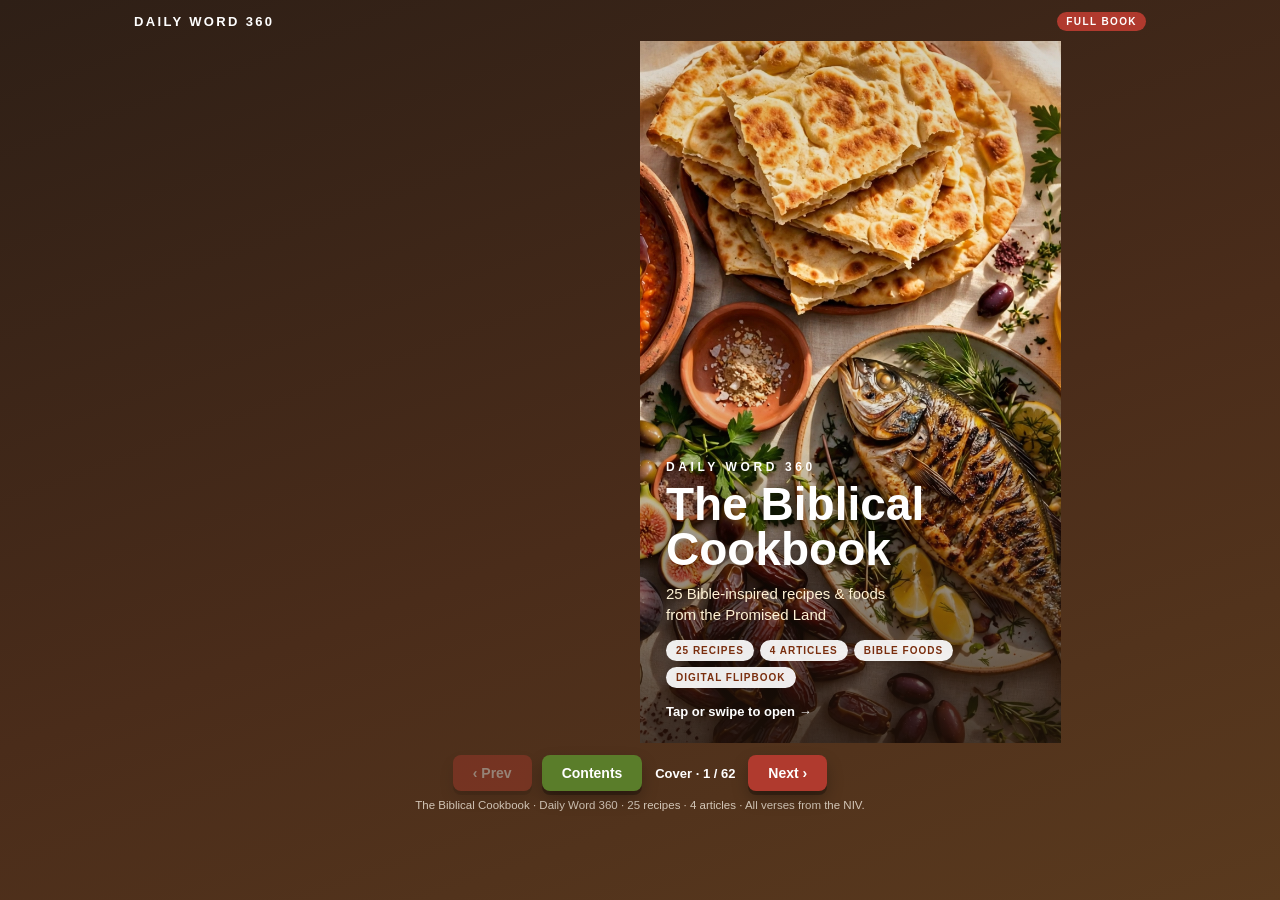
==== commit a8756f2f: "White pages with faded salad bowl corner photo" ====
--- a/index.html
+++ b/index.html
@@ -50,7 +50,7 @@
       <p class="screen-note">Made for your screen — read it on your phone or tablet. No printing needed.</p>
     </div>
     <!-- PAGE 2 : CONTENTS (A) -->
-    <div class="page contents">
+    <div class="page contents corner"><img class="corner-photo" src="images/faded-salad-bowl.png" alt="" aria-hidden="true">
       <p class="eyebrow red">Contents</p>
       <h2>25 Recipes</h2>
       <p class="toc-sub">Tap a recipe to jump to it</p>
@@ -81,7 +81,7 @@
       <p class="toc-foot">Recipes 14&ndash;25 and the Articles are on the next page &rarr;</p>
     </div>
     <!-- PAGE 3 : CONTENTS (B) -->
-    <div class="page contents">
+    <div class="page contents corner"><img class="corner-photo" src="images/faded-salad-bowl.png" alt="" aria-hidden="true">
       <p class="eyebrow red">Contents &middot; continued</p>
       <h2>More Recipes<br>&amp; Articles</h2>
       <p class="toc-sub">Tap a recipe to jump to it</p>
@@ -115,7 +115,7 @@
       <p class="toc-foot">All 25 recipes and all 4 articles are in this book &mdash; tap any name to jump to it.</p>
     </div>
 <!-- PAGE 4 : BREAD — PHOTO + VERSE -->
-    <div class="page recipe">
+    <div class="page recipe corner subtle"><img class="corner-photo" src="images/faded-salad-bowl.png" alt="" aria-hidden="true">
       <div class="photo"><img src="images/unleavened-bread.webp" alt="Golden unleavened flatbread with olive oil and herbs"></div>
       <p class="eyebrow gold">Breads &amp; Grains &middot; Recipe 1</p>
       <h2>Unleavened Bread<br>of the Exodus</h2>
@@ -126,7 +126,7 @@
       <p class="story">On the night Israel left Egypt, there was no time for bread to rise — so they baked it flat, fast, and carried it into freedom. This is that bread: golden, crisp at the edges, ready in under half an hour, and best torn apart and shared while it is still warm.</p>
     </div>
 <!-- PAGE 5 : BREAD — INGREDIENTS + STEPS -->
-    <div class="page recipe">
+    <div class="page recipe corner subtle"><img class="corner-photo" src="images/faded-salad-bowl.png" alt="" aria-hidden="true">
       <p class="eyebrow gold">Recipe 1 &middot; Unleavened Bread</p>
       <h3>What You Need</h3>
       <ul class="ing">
@@ -149,7 +149,7 @@
       <button class="backlink" data-goto="2">&lsaquo; Back to Contents</button>
     </div>
     <!-- PAGE 6 : RECIPE 2 — PHOTO + VERSE -->
-    <div class="page recipe">
+    <div class="page recipe corner subtle"><img class="corner-photo" src="images/faded-salad-bowl.png" alt="" aria-hidden="true">
       <div class="photo"><img src="images/manna-cakes.webp" alt="Golden honey cakes stacked on a wooden plate with a bowl of honey"></div>
       <p class="eyebrow gold">Breads &amp; Grains &middot; Recipe 2</p>
       <h2>Manna Morning Cakes</h2>
@@ -185,7 +185,7 @@
       <button class="backlink" data-goto="2">&lsaquo; Back to Contents</button>
     </div>
     <!-- PAGE 8 : RECIPE 3 — PHOTO + VERSE -->
-    <div class="page recipe">
+    <div class="page recipe corner subtle"><img class="corner-photo" src="images/faded-salad-bowl.png" alt="" aria-hidden="true">
       <div class="photo"><img src="images/ezekiel-bread.webp" alt="A hearty multi-grain loaf, sliced, with wheat, barley, lentils and beans"></div>
       <p class="eyebrow gold">Breads &amp; Grains &middot; Recipe 3</p>
       <h2>Ezekiel&rsquo;s Sprouted<br>Grain Bread</h2>
@@ -223,7 +223,7 @@
       <button class="backlink" data-goto="2">&lsaquo; Back to Contents</button>
     </div>
     <!-- PAGE 10 : RECIPE 4 — PHOTO + VERSE -->
-    <div class="page recipe">
+    <div class="page recipe corner subtle"><img class="corner-photo" src="images/faded-salad-bowl.png" alt="" aria-hidden="true">
       <div class="photo"><img src="images/sarah-tent-cakes.webp" alt="Soft golden griddle cakes cooking on a hot iron griddle"></div>
       <p class="eyebrow gold">Breads &amp; Grains &middot; Recipe 4</p>
       <h2>Sarah&rsquo;s Tent Cakes</h2>
@@ -234,7 +234,7 @@
       <p class="story">Three visitors arrived at midday, and Sarah baked bread in a hurry &mdash; fine flour, kneaded fast, cooked on a hot griddle. These soft tent cakes are ready in minutes, just like hers.</p>
     </div>
     <!-- PAGE 11 : RECIPE 4 — INGREDIENTS + STEPS -->
-    <div class="page recipe">
+    <div class="page recipe corner"><img class="corner-photo" src="images/faded-salad-bowl.png" alt="" aria-hidden="true">
       <p class="eyebrow gold">Recipe 4 &middot; Sarah&rsquo;s Tent Cakes</p>
       <h3>What You Need</h3>
       <ul class="ing">
@@ -258,7 +258,7 @@
       <button class="backlink" data-goto="2">&lsaquo; Back to Contents</button>
     </div>
     <!-- PAGE 12 : RECIPE 5 — PHOTO + VERSE -->
-    <div class="page recipe">
+    <div class="page recipe corner subtle"><img class="corner-photo" src="images/faded-salad-bowl.png" alt="" aria-hidden="true">
       <div class="photo"><img src="images/ruth-barley-bowl.webp" alt="A warm barley bowl with roasted chickpeas, cucumber and tomato"></div>
       <p class="eyebrow gold">Breads &amp; Grains &middot; Recipe 5</p>
       <h2>Ruth&rsquo;s Roasted<br>Barley Bowl</h2>
@@ -269,7 +269,7 @@
       <p class="story">Ruth was a stranger gleaning in a foreign field &mdash; and Boaz invited her to his own table, with roasted grain and bread to dip. This warm barley bowl is that welcome in a dish: simple, filling, and shared.</p>
     </div>
     <!-- PAGE 13 : RECIPE 5 — INGREDIENTS + STEPS -->
-    <div class="page recipe">
+    <div class="page recipe corner"><img class="corner-photo" src="images/faded-salad-bowl.png" alt="" aria-hidden="true">
       <p class="eyebrow gold">Recipe 5 &middot; Ruth&rsquo;s Roasted Barley Bowl</p>
       <h3>What You Need</h3>
       <ul class="ing">
@@ -293,7 +293,7 @@
       <button class="backlink" data-goto="2">&lsaquo; Back to Contents</button>
     </div>
 <!-- PAGE 14 : STEW — PHOTO + VERSE -->
-    <div class="page recipe">
+    <div class="page recipe corner subtle"><img class="corner-photo" src="images/faded-salad-bowl.png" alt="" aria-hidden="true">
       <div class="photo"><img src="images/lentil-stew.webp" alt="Red lentil stew in a clay bowl with herbs and flatbread"></div>
       <p class="eyebrow orange">Soups &amp; Stews &middot; Recipe 6</p>
       <h2>Jacob&rsquo;s<br>Lentil Stew</h2>
@@ -306,7 +306,7 @@
       <p class="story">The famous red stew — so tempting that Esau traded his birthright for a single bowl. Our version keeps the red lentils at its heart, with onion, garlic, tomato and cumin. One warning from the story: never trade something precious for something you can cook again tomorrow.</p>
     </div>
 <!-- PAGE 15 : STEW — INGREDIENTS + STEPS -->
-    <div class="page recipe">
+    <div class="page recipe corner subtle"><img class="corner-photo" src="images/faded-salad-bowl.png" alt="" aria-hidden="true">
       <p class="eyebrow orange">Recipe 6 &middot; Jacob&rsquo;s Lentil Stew</p>
       <h3>What You Need</h3>
       <ul class="ing">
@@ -344,7 +344,7 @@
       <p class="story">A big pot of stew for a hungry crowd &mdash; but someone had tossed in wild gourds that made it bitter and unsafe. Elisha stirred in a little flour, and the pot was made good again. This is a garden stew worth sharing: greens, beans and vegetables, made safe and simple.</p>
     </div>
     <!-- PAGE 17 : RECIPE 7 — INGREDIENTS + STEPS -->
-    <div class="page recipe">
+    <div class="page recipe corner subtle"><img class="corner-photo" src="images/faded-salad-bowl.png" alt="" aria-hidden="true">
       <p class="eyebrow orange">Recipe 7 &middot; Elisha&rsquo;s Garden Stew</p>
       <h3>What You Need</h3>
       <ul class="ing">
@@ -369,7 +369,7 @@
       <button class="backlink" data-goto="2">&lsaquo; Back to Contents</button>
     </div>
     <!-- PAGE 18 : RECIPE 8 — PHOTO + VERSE -->
-    <div class="page recipe">
+    <div class="page recipe corner subtle"><img class="corner-photo" src="images/faded-salad-bowl.png" alt="" aria-hidden="true">
       <div class="photo"><img src="images/rebekah-goat-stew.webp" alt="A rich slow-cooked meat stew in a clay bowl with flatbread"></div>
       <p class="eyebrow orange">Soups &amp; Stews &middot; Recipe 8</p>
       <h2>Rebekah&rsquo;s Savory<br>Goat Stew</h2>
@@ -380,7 +380,7 @@
       <p class="story">Rebekah knew exactly how Isaac liked his food &mdash; rich, savory, and cooked just right. This slow-cooked goat stew is her &lsquo;tasty food&rsquo;: tender meat in a deep, spiced sauce, best served with warm bread.</p>
     </div>
     <!-- PAGE 19 : RECIPE 8 — INGREDIENTS + STEPS -->
-    <div class="page recipe">
+    <div class="page recipe corner subtle"><img class="corner-photo" src="images/faded-salad-bowl.png" alt="" aria-hidden="true">
       <p class="eyebrow orange">Recipe 8 &middot; Rebekah&rsquo;s Savory Goat Stew</p>
       <h3>What You Need</h3>
       <ul class="ing">
@@ -405,7 +405,7 @@
       <button class="backlink" data-goto="2">&lsaquo; Back to Contents</button>
     </div>
     <!-- PAGE 20 : RECIPE 9 — PHOTO + VERSE -->
-    <div class="page recipe">
+    <div class="page recipe corner subtle"><img class="corner-photo" src="images/faded-salad-bowl.png" alt="" aria-hidden="true">
       <div class="photo"><img src="images/gideon-meat-broth.webp" alt="Tender roasted meat in a basket beside a clay pot of golden broth"></div>
       <p class="eyebrow orange">Soups &amp; Stews &middot; Recipe 9</p>
       <h2>Gideon&rsquo;s Meat<br>&amp; Broth</h2>
@@ -416,7 +416,7 @@
       <p class="story">Gideon did not know his guest was an angel &mdash; he simply gave his best: meat, fresh bread, and a warm pot of broth, carried out under the oak tree. This is a meal of welcome: tender meat with its own rich broth and flatbread to dip.</p>
     </div>
     <!-- PAGE 21 : RECIPE 9 — INGREDIENTS + STEPS -->
-    <div class="page recipe">
+    <div class="page recipe corner"><img class="corner-photo" src="images/faded-salad-bowl.png" alt="" aria-hidden="true">
       <p class="eyebrow orange">Recipe 9 &middot; Gideon&rsquo;s Meat &amp; Broth</p>
       <h3>What You Need</h3>
       <ul class="ing">
@@ -440,7 +440,7 @@
       <button class="backlink" data-goto="2">&lsaquo; Back to Contents</button>
     </div>
     <!-- PAGE 22 : RECIPE 10 — PHOTO + VERSE -->
-    <div class="page recipe">
+    <div class="page recipe corner subtle"><img class="corner-photo" src="images/faded-salad-bowl.png" alt="" aria-hidden="true">
       <div class="photo"><img src="images/david-provision-pot.webp" alt="A generous one-pot meal of grains, lentils and beans with cheese and yogurt"></div>
       <p class="eyebrow orange">Soups &amp; Stews &middot; Recipe 10</p>
       <h2>David&rsquo;s Provision Pot</h2>
@@ -453,7 +453,7 @@
       <p class="story">David and his people were exhausted, hungry and thirsty in the wilderness &mdash; and friends arrived with everything: grain, beans, lentils, honey and cheese. This one-pot meal brings those provisions together: hearty, sweet, and made to feed a crowd.</p>
     </div>
     <!-- PAGE 23 : RECIPE 10 — INGREDIENTS + STEPS -->
-    <div class="page recipe">
+    <div class="page recipe corner"><img class="corner-photo" src="images/faded-salad-bowl.png" alt="" aria-hidden="true">
       <p class="eyebrow orange">Recipe 10 &middot; David&rsquo;s Provision Pot</p>
       <h3>What You Need</h3>
       <ul class="ing">
@@ -478,7 +478,7 @@
       <button class="backlink" data-goto="2">&lsaquo; Back to Contents</button>
     </div>
     <!-- PAGE 24 : RECIPE 11 — PHOTO + VERSE -->
-    <div class="page recipe">
+    <div class="page recipe corner subtle"><img class="corner-photo" src="images/faded-salad-bowl.png" alt="" aria-hidden="true">
       <div class="photo"><img src="images/fish-loaves-bake.webp" alt="Baked whole fish with lemon and herbs beside barley flatbreads"></div>
       <p class="eyebrow teal">Fish &middot; Recipe 11</p>
       <h2>Fish &amp; Loaves Bake</h2>
@@ -489,7 +489,7 @@
       <p class="story">A boy&rsquo;s small lunch &mdash; five barley loaves and two fish &mdash; became a feast for thousands in Jesus&rsquo; hands. This simple bake honors that lunch: whole fish with barley flatbread, lemon and herbs.</p>
     </div>
     <!-- PAGE 25 : RECIPE 11 — INGREDIENTS + STEPS -->
-    <div class="page recipe">
+    <div class="page recipe corner"><img class="corner-photo" src="images/faded-salad-bowl.png" alt="" aria-hidden="true">
       <p class="eyebrow teal">Recipe 11 &middot; Fish &amp; Loaves Bake</p>
       <h3>What You Need</h3>
       <ul class="ing">
@@ -514,7 +514,7 @@
       <button class="backlink" data-goto="2">&lsaquo; Back to Contents</button>
     </div>
     <!-- PAGE 26 : RECIPE 12 — PHOTO + VERSE -->
-    <div class="page recipe">
+    <div class="page recipe corner subtle"><img class="corner-photo" src="images/faded-salad-bowl.png" alt="" aria-hidden="true">
       <div class="photo"><img src="images/breakfast-shore.webp" alt="Grilled fish and bread cooking over a small fire of coals on a lakeshore"></div>
       <p class="eyebrow teal">Fish &middot; Recipe 12</p>
       <h2>Breakfast on the Shore</h2>
@@ -525,7 +525,7 @@
       <p class="story">After a long night of fishing, the disciples came ashore to find breakfast already cooking &mdash; fish on a fire of burning coals, and bread waiting. This is that breakfast: fresh fish grilled over coals, with warm bread, eaten slowly in the morning light.</p>
     </div>
     <!-- PAGE 27 : RECIPE 12 — INGREDIENTS + STEPS -->
-    <div class="page recipe">
+    <div class="page recipe corner"><img class="corner-photo" src="images/faded-salad-bowl.png" alt="" aria-hidden="true">
       <p class="eyebrow teal">Recipe 12 &middot; Breakfast on the Shore</p>
       <h3>What You Need</h3>
       <ul class="ing">
@@ -548,7 +548,7 @@
       <button class="backlink" data-goto="2">&lsaquo; Back to Contents</button>
     </div>
     <!-- PAGE 28 : RECIPE 13 — PHOTO + VERSE -->
-    <div class="page recipe">
+    <div class="page recipe corner subtle"><img class="corner-photo" src="images/faded-salad-bowl.png" alt="" aria-hidden="true">
       <div class="photo"><img src="images/broiled-fish-honey.webp" alt="A golden broiled fish fillet with a light honey drizzle and lemon"></div>
       <p class="eyebrow teal">Fish &middot; Recipe 13</p>
       <h2>Broiled Fish with<br>Honey Drizzle</h2>
@@ -559,7 +559,7 @@
       <p class="story">After the resurrection, the risen Jesus asked for food &mdash; and the disciples gave him a piece of broiled fish, which he ate in front of them. Our version keeps the fish simple and broiled, with a light honey drizzle at serving. The honey is our own touch: the NIV records the fish, and the drizzle is how we serve it today.</p>
     </div>
     <!-- PAGE 29 : RECIPE 13 — INGREDIENTS + STEPS -->
-    <div class="page recipe">
+    <div class="page recipe corner"><img class="corner-photo" src="images/faded-salad-bowl.png" alt="" aria-hidden="true">
       <p class="eyebrow teal">Recipe 13 &middot; Broiled Fish with Honey Drizzle</p>
       <h3>What You Need</h3>
       <ul class="ing">
@@ -582,7 +582,7 @@
       <button class="backlink" data-goto="2">&lsaquo; Back to Contents</button>
     </div>
     <!-- PAGE 30 : RECIPE 14 — PHOTO + VERSE -->
-    <div class="page recipe">
+    <div class="page recipe corner subtle"><img class="corner-photo" src="images/faded-salad-bowl.png" alt="" aria-hidden="true">
       <div class="photo"><img src="images/pomegranate-fig-salad.webp" alt="A bright salad with pomegranate seeds, figs, grapes and walnuts"></div>
       <p class="eyebrow red">Fruits, Honey &amp; Sweets &middot; Recipe 14</p>
       <h2>Pomegranate<br>&amp; Fig Salad</h2>
@@ -593,7 +593,7 @@
       <p class="story">The Promised Land is described by its food: wheat and barley, vines and figs, pomegranates, olive oil and honey. This bright salad gathers those seven gifts on one plate.</p>
     </div>
     <!-- PAGE 31 : RECIPE 14 — INGREDIENTS + STEPS -->
-    <div class="page recipe">
+    <div class="page recipe corner"><img class="corner-photo" src="images/faded-salad-bowl.png" alt="" aria-hidden="true">
       <p class="eyebrow red">Recipe 14 &middot; Pomegranate &amp; Fig Salad</p>
       <h3>What You Need</h3>
       <ul class="ing">
@@ -618,7 +618,7 @@
       <button class="backlink" data-goto="2">&lsaquo; Back to Contents</button>
     </div>
     <!-- PAGE 32 : RECIPE 15 — PHOTO + VERSE -->
-    <div class="page recipe">
+    <div class="page recipe corner subtle"><img class="corner-photo" src="images/faded-salad-bowl.png" alt="" aria-hidden="true">
       <div class="photo"><img src="images/honey-glazed-dates.webp" alt="Glossy honey-glazed dates with chopped pistachios"></div>
       <p class="eyebrow red">Fruits, Honey &amp; Sweets &middot; Recipe 15</p>
       <h2>Honey-Glazed Dates</h2>
@@ -629,7 +629,7 @@
       <p class="story">The Song compares the beloved to a palm tree &mdash; and the palm of that land is the date palm, whose sweet fruit hangs in heavy clusters. These dates are warmed and glazed in honey, a small taste of that poetry.</p>
     </div>
     <!-- PAGE 33 : RECIPE 15 — INGREDIENTS + STEPS -->
-    <div class="page recipe">
+    <div class="page recipe corner"><img class="corner-photo" src="images/faded-salad-bowl.png" alt="" aria-hidden="true">
       <p class="eyebrow red">Recipe 15 &middot; Honey-Glazed Dates</p>
       <h3>What You Need</h3>
       <ul class="ing">
@@ -652,7 +652,7 @@
       <button class="backlink" data-goto="2">&lsaquo; Back to Contents</button>
     </div>
     <!-- PAGE 34 : RECIPE 16 — PHOTO + VERSE -->
-    <div class="page recipe">
+    <div class="page recipe corner subtle"><img class="corner-photo" src="images/faded-salad-bowl.png" alt="" aria-hidden="true">
       <div class="photo"><img src="images/abigail-fruit-cakes.webp" alt="Chewy raisin and fig cakes stacked on a wooden board"></div>
       <p class="eyebrow red">Fruits, Honey &amp; Sweets &middot; Recipe 16</p>
       <h2>Abigail&rsquo;s Raisin<br>&amp; Fig Cakes</h2>
@@ -663,7 +663,7 @@
       <p class="story">Abigail acted quickly &mdash; loading donkeys with bread, grain, and a hundred cakes of raisins and two hundred cakes of pressed figs &mdash; and her gift turned anger into peace. These chewy fruit cakes carry that same spirit: a gift made in haste, given with wisdom.</p>
     </div>
     <!-- PAGE 35 : RECIPE 16 — INGREDIENTS + STEPS -->
-    <div class="page recipe">
+    <div class="page recipe corner"><img class="corner-photo" src="images/faded-salad-bowl.png" alt="" aria-hidden="true">
       <p class="eyebrow red">Recipe 16 &middot; Abigail&rsquo;s Raisin &amp; Fig Cakes</p>
       <h3>What You Need</h3>
       <ul class="ing">
@@ -687,7 +687,7 @@
       <button class="backlink" data-goto="2">&lsaquo; Back to Contents</button>
     </div>
     <!-- PAGE 36 : RECIPE 17 — PHOTO + VERSE -->
-    <div class="page recipe">
+    <div class="page recipe corner subtle"><img class="corner-photo" src="images/faded-salad-bowl.png" alt="" aria-hidden="true">
       <div class="photo"><img src="images/samson-honey-treat.webp" alt="A golden honey cake loaf with honeycomb and a jar of honey"></div>
       <p class="eyebrow red">Fruits, Honey &amp; Sweets &middot; Recipe 17</p>
       <h2>Samson&rsquo;s<br>Honeycomb Treat</h2>
@@ -698,7 +698,7 @@
       <p class="story">Samson found honey in the most unlikely place &mdash; inside the carcass of the lion he had killed &mdash; and he scooped it out and shared it with his parents as he walked. These honey cakes are sweet and simple, best eaten warm and shared on the road.</p>
     </div>
     <!-- PAGE 37 : RECIPE 17 — INGREDIENTS + STEPS -->
-    <div class="page recipe">
+    <div class="page recipe corner"><img class="corner-photo" src="images/faded-salad-bowl.png" alt="" aria-hidden="true">
       <p class="eyebrow red">Recipe 17 &middot; Samson&rsquo;s Honeycomb Treat</p>
       <h3>What You Need</h3>
       <ul class="ing">
@@ -722,7 +722,7 @@
       <button class="backlink" data-goto="2">&lsaquo; Back to Contents</button>
     </div>
     <!-- PAGE 38 : RECIPE 18 — PHOTO + VERSE -->
-    <div class="page recipe">
+    <div class="page recipe corner subtle"><img class="corner-photo" src="images/faded-salad-bowl.png" alt="" aria-hidden="true">
       <div class="photo"><img src="images/eshcol-fruit-bowl.webp" alt="A generous fruit bowl of grapes, pomegranate, figs and apple"></div>
       <p class="eyebrow red">Fruits, Honey &amp; Sweets &middot; Recipe 18</p>
       <h2>Grapes of Eshcol<br>Fruit Bowl</h2>
@@ -733,7 +733,7 @@
       <p class="story">The spies came back from Canaan carrying a single cluster of grapes so big it took two men and a pole to carry it &mdash; with pomegranates and figs beside it. This generous fruit bowl is that first taste of the Promised Land.</p>
     </div>
     <!-- PAGE 39 : RECIPE 18 — INGREDIENTS + STEPS -->
-    <div class="page recipe">
+    <div class="page recipe corner"><img class="corner-photo" src="images/faded-salad-bowl.png" alt="" aria-hidden="true">
       <p class="eyebrow red">Recipe 18 &middot; Grapes of Eshcol Fruit Bowl</p>
       <h3>What You Need</h3>
       <ul class="ing">
@@ -756,7 +756,7 @@
       <button class="backlink" data-goto="2">&lsaquo; Back to Contents</button>
     </div>
     <!-- PAGE 40 : RECIPE 19 — PHOTO + VERSE -->
-    <div class="page recipe">
+    <div class="page recipe corner subtle"><img class="corner-photo" src="images/faded-salad-bowl.png" alt="" aria-hidden="true">
       <div class="photo"><img src="images/almond-pistachio-mix.webp" alt="A roasted almond and pistachio snack mix with honey glaze"></div>
       <p class="eyebrow red">Fruits, Honey &amp; Sweets &middot; Recipe 19</p>
       <h2>Almond &amp; Pistachio<br>Snack Mix</h2>
@@ -767,7 +767,7 @@
       <p class="story">Jacob sent his sons back to Egypt with the best his land could give &mdash; a little honey, spices, pistachio nuts and almonds &mdash; a gift to soften a stranger&rsquo;s heart. This roasted nut mix is that gift in a bowl: warm, sweet, and made for sharing.</p>
     </div>
     <!-- PAGE 41 : RECIPE 19 — INGREDIENTS + STEPS -->
-    <div class="page recipe">
+    <div class="page recipe corner"><img class="corner-photo" src="images/faded-salad-bowl.png" alt="" aria-hidden="true">
       <p class="eyebrow red">Recipe 19 &middot; Almond &amp; Pistachio Snack Mix</p>
       <h3>What You Need</h3>
       <ul class="ing">
@@ -791,7 +791,7 @@
       <button class="backlink" data-goto="2">&lsaquo; Back to Contents</button>
     </div>
     <!-- PAGE 42 : RECIPE 20 — PHOTO + VERSE -->
-    <div class="page recipe">
+    <div class="page recipe corner subtle"><img class="corner-photo" src="images/faded-salad-bowl.png" alt="" aria-hidden="true">
       <div class="photo"><img src="images/passover-lamb-roast.webp" alt="A herb-roasted leg of lamb with bitter-herb salad and flatbread"></div>
       <p class="eyebrow purple">Feasts &amp; Celebrations &middot; Recipe 20</p>
       <h2>Passover Lamb Roast</h2>
@@ -802,7 +802,7 @@
       <p class="story">On the night of the Passover, the lamb was roasted over fire and eaten with bitter herbs and bread without yeast &mdash; a meal eaten in haste, with sandals on and staff in hand. This herb-roasted lamb keeps that memory: fire, herbs, and bread, shared at one table.</p>
     </div>
     <!-- PAGE 43 : RECIPE 20 — INGREDIENTS + STEPS -->
-    <div class="page recipe">
+    <div class="page recipe corner"><img class="corner-photo" src="images/faded-salad-bowl.png" alt="" aria-hidden="true">
       <p class="eyebrow purple">Recipe 20 &middot; Passover Lamb Roast</p>
       <h3>What You Need</h3>
       <ul class="ing">
@@ -825,7 +825,7 @@
       <button class="backlink" data-goto="2">&lsaquo; Back to Contents</button>
     </div>
     <!-- PAGE 44 : RECIPE 21 — PHOTO + VERSE -->
-    <div class="page recipe">
+    <div class="page recipe corner subtle"><img class="corner-photo" src="images/faded-salad-bowl.png" alt="" aria-hidden="true">
       <div class="photo"><img src="images/milk-honey-bowl.webp" alt="A creamy yogurt bowl with honey, figs, almonds and pomegranate"></div>
       <p class="eyebrow purple">Feasts &amp; Celebrations &middot; Recipe 21</p>
       <h2>Milk &amp; Honey<br>Feast Bowl</h2>
@@ -836,7 +836,7 @@
       <p class="story">God&rsquo;s promise to Moses was a land flowing with milk and honey &mdash; a land of plenty, not scarcity. This creamy bowl is that promise for breakfast: thick yogurt, honey, figs and nuts, sweet and generous.</p>
     </div>
     <!-- PAGE 45 : RECIPE 21 — INGREDIENTS + STEPS -->
-    <div class="page recipe">
+    <div class="page recipe corner"><img class="corner-photo" src="images/faded-salad-bowl.png" alt="" aria-hidden="true">
       <p class="eyebrow purple">Recipe 21 &middot; Milk &amp; Honey Feast Bowl</p>
       <h3>What You Need</h3>
       <ul class="ing">
@@ -860,7 +860,7 @@
       <button class="backlink" data-goto="2">&lsaquo; Back to Contents</button>
     </div>
     <!-- PAGE 46 : RECIPE 22 — PHOTO + VERSE -->
-    <div class="page recipe">
+    <div class="page recipe corner subtle"><img class="corner-photo" src="images/faded-salad-bowl.png" alt="" aria-hidden="true">
       <div class="photo"><img src="images/prodigal-celebration-roast.webp" alt="A joyful celebration roast beef with carrots and onions"></div>
       <p class="eyebrow purple">Feasts &amp; Celebrations &middot; Recipe 22</p>
       <h2>The Prodigal&rsquo;s<br>Celebration Roast</h2>
@@ -871,7 +871,7 @@
       <p class="story">When the lost son came home, his father did not lecture him &mdash; he called for the fattened calf and a feast. This roast is for a homecoming: rich, joyful, and cooked for a full table.</p>
     </div>
     <!-- PAGE 47 : RECIPE 22 — INGREDIENTS + STEPS -->
-    <div class="page recipe">
+    <div class="page recipe corner"><img class="corner-photo" src="images/faded-salad-bowl.png" alt="" aria-hidden="true">
       <p class="eyebrow purple">Recipe 22 &middot; The Prodigal&rsquo;s Celebration Roast</p>
       <h3>What You Need</h3>
       <ul class="ing">
@@ -895,7 +895,7 @@
       <button class="backlink" data-goto="2">&lsaquo; Back to Contents</button>
     </div>
     <!-- PAGE 48 : RECIPE 23 — PHOTO + VERSE -->
-    <div class="page recipe">
+    <div class="page recipe corner subtle"><img class="corner-photo" src="images/faded-salad-bowl.png" alt="" aria-hidden="true">
       <div class="photo"><img src="images/esther-banquet-platter.webp" alt="A royal banquet sharing platter with chicken, hummus, bread and fruit"></div>
       <p class="eyebrow purple">Feasts &amp; Celebrations &middot; Recipe 23</p>
       <h2>Esther&rsquo;s Royal<br>Banquet Platter</h2>
@@ -906,7 +906,7 @@
       <p class="story">King Xerxes gave a banquet for all his nobles and officials &mdash; a table meant to show the wealth of a kingdom. This colorful sharing platter is fit for that court: roasted meats, breads, fruits and dips, arranged to be seen before it is eaten.</p>
     </div>
     <!-- PAGE 49 : RECIPE 23 — INGREDIENTS + STEPS -->
-    <div class="page recipe">
+    <div class="page recipe corner"><img class="corner-photo" src="images/faded-salad-bowl.png" alt="" aria-hidden="true">
       <p class="eyebrow purple">Recipe 23 &middot; Esther&rsquo;s Royal Banquet Platter</p>
       <h3>What You Need</h3>
       <ul class="ing">
@@ -929,7 +929,7 @@
       <button class="backlink" data-goto="2">&lsaquo; Back to Contents</button>
     </div>
     <!-- PAGE 50 : RECIPE 24 — PHOTO + VERSE -->
-    <div class="page recipe">
+    <div class="page recipe corner subtle"><img class="corner-photo" src="images/faded-salad-bowl.png" alt="" aria-hidden="true">
       <div class="photo"><img src="images/nehemiah-joyful-feast.webp" alt="A joyful feast spread with roasted chicken, sweet potatoes, dates and grapes"></div>
       <p class="eyebrow purple">Feasts &amp; Celebrations &middot; Recipe 24</p>
       <h2>Nehemiah&rsquo;s<br>Joyful Feast</h2>
@@ -940,7 +940,7 @@
       <p class="story">After the Law was read, the people wept &mdash; and Nehemiah told them to stop grieving and feast instead: choice food and sweet drinks, with portions sent to those who had nothing prepared. This sweet-and-savory spread is made for that kind of day &mdash; and for sharing with someone who has nothing.</p>
     </div>
     <!-- PAGE 51 : RECIPE 24 — INGREDIENTS + STEPS -->
-    <div class="page recipe">
+    <div class="page recipe corner"><img class="corner-photo" src="images/faded-salad-bowl.png" alt="" aria-hidden="true">
       <p class="eyebrow purple">Recipe 24 &middot; Nehemiah&rsquo;s Joyful Feast</p>
       <h3>What You Need</h3>
       <ul class="ing">
@@ -964,7 +964,7 @@
       <button class="backlink" data-goto="2">&lsaquo; Back to Contents</button>
     </div>
     <!-- PAGE 52 : RECIPE 25 — PHOTO + VERSE -->
-    <div class="page recipe">
+    <div class="page recipe corner subtle"><img class="corner-photo" src="images/faded-salad-bowl.png" alt="" aria-hidden="true">
       <div class="photo"><img src="images/daniel-garden-plate.webp" alt="A fresh garden vegetable plate with a glass of cold water and bread"></div>
       <p class="eyebrow purple">Feasts &amp; Celebrations &middot; Recipe 25</p>
       <h2>Daniel&rsquo;s Garden Plate</h2>
@@ -975,7 +975,7 @@
       <p class="story">Daniel asked for a test: ten days of vegetables and water, against the king&rsquo;s rich food &mdash; and at the end of it, he and his friends looked healthier than all the rest. This fresh garden plate is that bold choice: crisp, simple, and full of life.</p>
     </div>
     <!-- PAGE 53 : RECIPE 25 — INGREDIENTS + STEPS -->
-    <div class="page recipe">
+    <div class="page recipe corner"><img class="corner-photo" src="images/faded-salad-bowl.png" alt="" aria-hidden="true">
       <p class="eyebrow purple">Recipe 25 &middot; Daniel&rsquo;s Garden Plate</p>
       <h3>What You Need</h3>
       <ul class="ing">
@@ -1000,7 +1000,7 @@
       <button class="backlink" data-goto="2">&lsaquo; Back to Contents</button>
     </div>
 <!-- PAGE 54 : ARTICLE 1 — PHOTO + VERSE -->
-    <div class="page article">
+    <div class="page article corner subtle"><img class="corner-photo" src="images/faded-salad-bowl.png" alt="" aria-hidden="true">
       <div class="photo"><img src="images/fasting-table.webp" alt="A glass of water, a small loaf of bread, figs and an olive branch on a wooden table in soft morning light"></div>
       <p class="eyebrow olive">Articles &middot; Article 1</p>
       <h2>The Benefits<br>of Fasting</h2>
@@ -1013,7 +1013,7 @@
       <p class="story">Fasting is one of the oldest practices in the Bible — setting aside food for a time so the heart can turn fully toward God. Jesus did not say <em>if</em> you fast, but <em>when</em> you fast. It is a way to pray with the whole body: to pause, to listen, and to remember that every good gift comes from the Lord.</p>
     </div>
 <!-- PAGE 55 : ARTICLE 1 — SIX TYPES OF FASTING -->
-    <div class="page article">
+    <div class="page article corner subtle"><img class="corner-photo" src="images/faded-salad-bowl.png" alt="" aria-hidden="true">
       <p class="eyebrow olive">Article 1 &middot; The Benefits of Fasting</p>
       <h3>Six Types of Fasting in the Bible</h3>
       <ol class="types">
@@ -1048,7 +1048,7 @@
       <p class="story">Water is the first gift God gives a thirsty world &mdash; and in the Bible it is never only water. Jesus promised a spring that never runs dry, and Isaiah called the thirsty to come and drink without money. This article is about the water we drink every day, and the living water that satisfies for good.</p>
     </div>
     <!-- PAGE 57 : ARTICLE 2 — CONTENT -->
-    <div class="page article">
+    <div class="page article corner subtle"><img class="corner-photo" src="images/faded-salad-bowl.png" alt="" aria-hidden="true">
       <p class="eyebrow olive">Article 2 &middot; Water &mdash; the Gift of Life</p>
       <h3>Water in Daily Life &mdash; Then and Now</h3>
       <ol class="types">
@@ -1081,7 +1081,7 @@
       <p class="story">From the very first chapter, God gave plants for food &mdash; seed-bearing plants and trees with fruit. The psalm says he makes plants for people to cultivate, bringing food from the earth. This article gathers the herbs of the Bible: the flavors of the kitchen and the scents of the garden, given for our use.</p>
     </div>
     <!-- PAGE 59 : ARTICLE 3 — CONTENT -->
-    <div class="page article">
+    <div class="page article corner"><img class="corner-photo" src="images/faded-salad-bowl.png" alt="" aria-hidden="true">
       <p class="eyebrow olive">Article 3 &middot; Herbs of the Bible</p>
       <h3>Herbs You Can Grow and Use</h3>
       <ol class="types">
@@ -1116,7 +1116,7 @@
       <p class="story">When King Hezekiah was sick, Isaiah told them to prepare a poultice of figs &mdash; and he recovered. When a wounded traveler lay on the road, the Good Samaritan bandaged his wounds, pouring on oil and wine. These are the simple remedies of Bible times: figs, honey and olive oil, used with care and compassion.</p>
     </div>
     <!-- PAGE 61 : ARTICLE 4 — CONTENT -->
-    <div class="page article">
+    <div class="page article corner"><img class="corner-photo" src="images/faded-salad-bowl.png" alt="" aria-hidden="true">
       <p class="eyebrow olive">Article 4 &middot; Home Remedies of Bible Times</p>
       <h3>Three Remedies from Bible Times</h3>
       <ol class="types">
--- a/styles.css
+++ b/styles.css
@@ -2,7 +2,7 @@
 * { box-sizing: border-box; margin: 0; padding: 0; }
 
 :root {
-  --cream: #FFF8EC;
+  --cream: #FFFFFF;
   --cream2: #FFF3D6;
   --ink: #3B2A20;
   --ink-soft: #6B543F;
@@ -61,9 +61,31 @@
   overflow: hidden;
   display: flex;
   flex-direction: column;
+  position: relative;
 }
 .page h2 { font-size: 30px; line-height: 1.08; font-weight: 800; letter-spacing: -0.01em; }
 .page h3 { font-size: 15px; margin: 9px 0 6px; text-transform: uppercase; letter-spacing: .06em; }
+
+/* ---------- corner photo: Godwin's faded salad bowl, same on every page ----------
+   One image (images/faded-salad-bowl.png — his round bowl, cut out with its
+   own alpha), same position on every corner page, matching his CorelDRAW
+   layout: a circle ~70% of the page width (his measured ~65%, increased a
+   little), centred just inside the bottom-right corner (7% of the width
+   from the right edge, ~2.5% of the height from the bottom) so a large
+   part of it bleeds off the right and bottom edges, at ~25% opacity so it
+   reads as a faint watermark. No gradient mask — the image carries its own
+   soft circular edge, and the low opacity is the fade. Decorative only: a
+   real <img> (first child of the page) so it survives the flipbook
+   library's cloning. It sits behind the page content and is clipped by
+   the page edge (the "power clip" bleed). */
+.page.corner > *:not(.corner-photo) { position: relative; z-index: 1; }
+.page.corner > .corner-photo {
+  position: absolute; right: -28%; bottom: -18.5%;
+  width: 70%; aspect-ratio: 1 / 1; z-index: 0;
+  object-fit: contain;
+  opacity: .25;
+  pointer-events: none;
+}
 
 .eyebrow {
   font-size: 11px; font-weight: 800; letter-spacing: .22em; text-transform: uppercase;
@@ -147,8 +169,8 @@
   border-bottom: 2px solid var(--gold); padding-bottom: 0;
 }
 .toc .jump .tap {
-  font-size: 9px; font-weight: 800; letter-spacing: .08em;
-  background: var(--gold); color: #fff; border-radius: 10px; padding: 2px 7px;
+  font-size: 8px; font-weight: 800; letter-spacing: .08em;
+  background: var(--ink); color: #fff; border-radius: 4px; padding: 1px 6px;
 }
 .toc-foot { margin-top: 10px; font-size: 11.5px; color: var(--ink-soft); font-style: italic; }
 
@@ -223,6 +245,9 @@
   width: 100%; max-width: 1020px;
   display: flex; align-items: center; justify-content: center; gap: 10px;
   padding: 12px 0 6px;
+  /* The flipbook canvas can grow taller than its stage on wide (spread-view)
+     screens and overlap this row. Keep the buttons above it so clicks land. */
+  position: relative; z-index: 10;
 }
 .controls button {
   font-family: inherit; font-size: 14px; font-weight: 800; cursor: pointer;
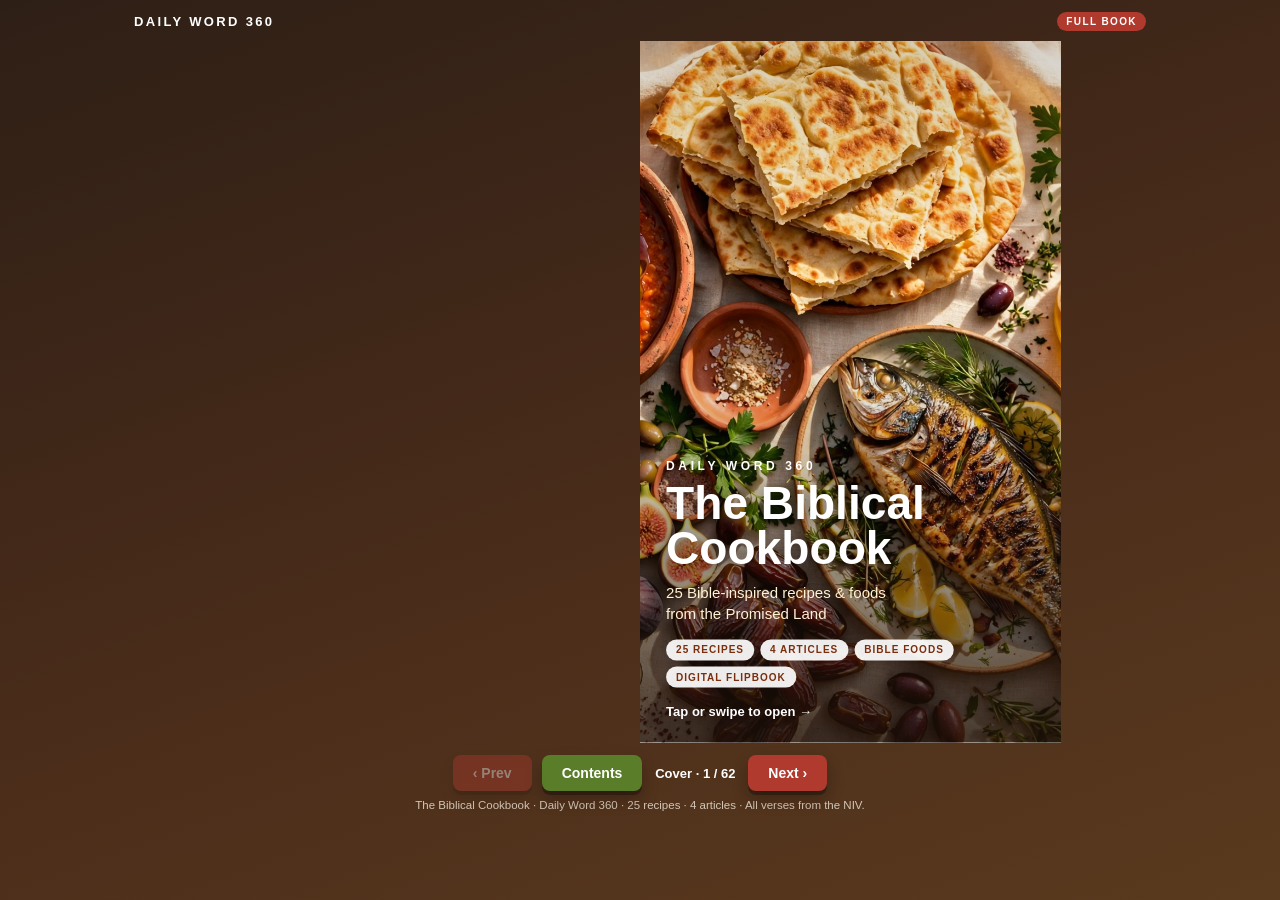
==== commit 32eaf79b: "Proofread fixes: 20 corrections (cook times, ingredients, recipe titles, fractions)" ====
--- a/index.html
+++ b/index.html
@@ -57,25 +57,25 @@
 
       <p class="toc-sec gold">Breads &amp; Grains</p>
       <ul class="toc">
-        <li><button class="jump" data-goto="4">1 &nbsp;Unleavened Bread of the Exodus <span class="tap">TAP &rarr;</span></button></li>
-        <li><button class="jump" data-goto="6">2 &nbsp;Manna Morning Cakes <span class="tap">TAP &rarr;</span></button></li>
-        <li><button class="jump" data-goto="8">3 &nbsp;Ezekiel&rsquo;s Sprouted Grain Bread <span class="tap">TAP &rarr;</span></button></li>
-        <li><button class="jump" data-goto="10">4 &nbsp;Sarah&rsquo;s Tent Cakes <span class="tap">TAP &rarr;</span></button></li>
-        <li><button class="jump" data-goto="12">5 &nbsp;Ruth&rsquo;s Roasted Barley Bowl <span class="tap">TAP &rarr;</span></button></li>
+        <li><button class="jump" data-goto="4">1 &nbsp;Unleavened Bread of the Exodus <span class="tap">TAP</span></button></li>
+        <li><button class="jump" data-goto="6">2 &nbsp;Manna Morning Cakes <span class="tap">TAP</span></button></li>
+        <li><button class="jump" data-goto="8">3 &nbsp;Ezekiel&rsquo;s Harvest Grain Bread <span class="tap">TAP</span></button></li>
+        <li><button class="jump" data-goto="10">4 &nbsp;Sarah&rsquo;s Tent Cakes <span class="tap">TAP</span></button></li>
+        <li><button class="jump" data-goto="12">5 &nbsp;Ruth&rsquo;s Warm Barley Bowl <span class="tap">TAP</span></button></li>
       </ul>
       <p class="toc-sec orange">Soups &amp; Stews</p>
       <ul class="toc">
-        <li><button class="jump" data-goto="14">6 &nbsp;Jacob&rsquo;s Lentil Stew <span class="tap">TAP &rarr;</span></button></li>
-        <li><button class="jump" data-goto="16">7 &nbsp;Elisha&rsquo;s Garden Stew <span class="tap">TAP &rarr;</span></button></li>
-        <li><button class="jump" data-goto="18">8 &nbsp;Rebekah&rsquo;s Savory Goat Stew <span class="tap">TAP &rarr;</span></button></li>
-        <li><button class="jump" data-goto="20">9 &nbsp;Gideon&rsquo;s Meat &amp; Broth <span class="tap">TAP &rarr;</span></button></li>
-        <li><button class="jump" data-goto="22">10 &nbsp;David&rsquo;s Provision Pot <span class="tap">TAP &rarr;</span></button></li>
+        <li><button class="jump" data-goto="14">6 &nbsp;Jacob&rsquo;s Lentil Stew <span class="tap">TAP</span></button></li>
+        <li><button class="jump" data-goto="16">7 &nbsp;Elisha&rsquo;s Garden Stew <span class="tap">TAP</span></button></li>
+        <li><button class="jump" data-goto="18">8 &nbsp;Rebekah&rsquo;s Savory Goat Stew <span class="tap">TAP</span></button></li>
+        <li><button class="jump" data-goto="20">9 &nbsp;Gideon&rsquo;s Meat &amp; Broth <span class="tap">TAP</span></button></li>
+        <li><button class="jump" data-goto="22">10 &nbsp;David&rsquo;s Provision Pot <span class="tap">TAP</span></button></li>
       </ul>
       <p class="toc-sec teal">Fish</p>
       <ul class="toc">
-        <li><button class="jump" data-goto="24">11 &nbsp;Fish &amp; Loaves Bake <span class="tap">TAP &rarr;</span></button></li>
-        <li><button class="jump" data-goto="26">12 &nbsp;Breakfast on the Shore <span class="tap">TAP &rarr;</span></button></li>
-        <li><button class="jump" data-goto="28">13 &nbsp;Broiled Fish with Honey Drizzle <span class="tap">TAP &rarr;</span></button></li>
+        <li><button class="jump" data-goto="24">11 &nbsp;Fish &amp; Loaves Bake <span class="tap">TAP</span></button></li>
+        <li><button class="jump" data-goto="26">12 &nbsp;Breakfast on the Shore <span class="tap">TAP</span></button></li>
+        <li><button class="jump" data-goto="28">13 &nbsp;Broiled Fish with Honey Drizzle <span class="tap">TAP</span></button></li>
       </ul>
 
       <p class="toc-foot">Recipes 14&ndash;25 and the Articles are on the next page &rarr;</p>
@@ -88,28 +88,28 @@
 
       <p class="toc-sec red">Fruits, Honey &amp; Sweets</p>
       <ul class="toc">
-        <li><button class="jump" data-goto="30">14 &nbsp;Pomegranate &amp; Fig Salad <span class="tap">TAP &rarr;</span></button></li>
-        <li><button class="jump" data-goto="32">15 &nbsp;Honey-Glazed Dates <span class="tap">TAP &rarr;</span></button></li>
-        <li><button class="jump" data-goto="34">16 &nbsp;Abigail&rsquo;s Raisin &amp; Fig Cakes <span class="tap">TAP &rarr;</span></button></li>
-        <li><button class="jump" data-goto="36">17 &nbsp;Samson&rsquo;s Honeycomb Treat <span class="tap">TAP &rarr;</span></button></li>
-        <li><button class="jump" data-goto="38">18 &nbsp;Grapes of Eshcol Fruit Bowl <span class="tap">TAP &rarr;</span></button></li>
-        <li><button class="jump" data-goto="40">19 &nbsp;Almond &amp; Pistachio Snack Mix <span class="tap">TAP &rarr;</span></button></li>
+        <li><button class="jump" data-goto="30">14 &nbsp;Pomegranate &amp; Fig Salad <span class="tap">TAP</span></button></li>
+        <li><button class="jump" data-goto="32">15 &nbsp;Honey-Glazed Dates <span class="tap">TAP</span></button></li>
+        <li><button class="jump" data-goto="34">16 &nbsp;Abigail&rsquo;s Raisin &amp; Fig Cakes <span class="tap">TAP</span></button></li>
+        <li><button class="jump" data-goto="36">17 &nbsp;Samson&rsquo;s Honeycomb Treat <span class="tap">TAP</span></button></li>
+        <li><button class="jump" data-goto="38">18 &nbsp;Grapes of Eshcol Fruit Bowl <span class="tap">TAP</span></button></li>
+        <li><button class="jump" data-goto="40">19 &nbsp;Almond &amp; Pistachio Snack Mix <span class="tap">TAP</span></button></li>
       </ul>
       <p class="toc-sec purple">Feasts &amp; Celebrations</p>
       <ul class="toc">
-        <li><button class="jump" data-goto="42">20 &nbsp;Passover Lamb Roast <span class="tap">TAP &rarr;</span></button></li>
-        <li><button class="jump" data-goto="44">21 &nbsp;Milk &amp; Honey Feast Bowl <span class="tap">TAP &rarr;</span></button></li>
-        <li><button class="jump" data-goto="46">22 &nbsp;The Prodigal&rsquo;s Celebration Roast <span class="tap">TAP &rarr;</span></button></li>
-        <li><button class="jump" data-goto="48">23 &nbsp;Esther&rsquo;s Royal Banquet Platter <span class="tap">TAP &rarr;</span></button></li>
-        <li><button class="jump" data-goto="50">24 &nbsp;Nehemiah&rsquo;s Joyful Feast <span class="tap">TAP &rarr;</span></button></li>
-        <li><button class="jump" data-goto="52">25 &nbsp;Daniel&rsquo;s Garden Plate <span class="tap">TAP &rarr;</span></button></li>
+        <li><button class="jump" data-goto="42">20 &nbsp;Passover Lamb Roast <span class="tap">TAP</span></button></li>
+        <li><button class="jump" data-goto="44">21 &nbsp;Milk &amp; Honey Feast Bowl <span class="tap">TAP</span></button></li>
+        <li><button class="jump" data-goto="46">22 &nbsp;The Prodigal&rsquo;s Celebration Roast <span class="tap">TAP</span></button></li>
+        <li><button class="jump" data-goto="48">23 &nbsp;Esther&rsquo;s Royal Banquet Platter <span class="tap">TAP</span></button></li>
+        <li><button class="jump" data-goto="50">24 &nbsp;Nehemiah&rsquo;s Joyful Feast <span class="tap">TAP</span></button></li>
+        <li><button class="jump" data-goto="52">25 &nbsp;Daniel&rsquo;s Garden Plate <span class="tap">TAP</span></button></li>
       </ul>
       <p class="toc-sec olive">Articles</p>
       <ul class="toc">
-        <li><button class="jump" data-goto="54">A1 &nbsp;The Benefits of Fasting <span class="tap">TAP &rarr;</span></button></li>
-        <li><button class="jump" data-goto="56">A2 &nbsp;Water &mdash; the Gift of Life <span class="tap">TAP &rarr;</span></button></li>
-        <li><button class="jump" data-goto="58">A3 &nbsp;Herbs of the Bible <span class="tap">TAP &rarr;</span></button></li>
-        <li><button class="jump" data-goto="60">A4 &nbsp;Home Remedies of Bible Times <span class="tap">TAP &rarr;</span></button></li>
+        <li><button class="jump" data-goto="54">A1 &nbsp;The Benefits of Fasting <span class="tap">TAP</span></button></li>
+        <li><button class="jump" data-goto="56">A2 &nbsp;Water &mdash; the Gift of Life <span class="tap">TAP</span></button></li>
+        <li><button class="jump" data-goto="58">A3 &nbsp;Herbs of the Bible <span class="tap">TAP</span></button></li>
+        <li><button class="jump" data-goto="60">A4 &nbsp;Home Remedies of Bible Times <span class="tap">TAP</span></button></li>
       </ul>
 
       <p class="toc-foot">All 25 recipes and all 4 articles are in this book &mdash; tap any name to jump to it.</p>
@@ -142,7 +142,7 @@
         <li>Mix the flour and salt in a large bowl. Stir in the water, olive oil and honey until a soft dough forms.</li>
         <li>Knead on a floured surface for 5 minutes, until smooth. Rest, covered, for 10 minutes.</li>
         <li>Divide into 8 pieces. Roll each one thin — about &frac14; inch thick.</li>
-        <li>Cook in a hot, dry skillet for about 2 minutes per side, until golden spots appear.</li>
+        <li>Cook in a hot, dry skillet, two at a time, for about 2 minutes per side, until golden spots appear.</li>
         <li>Brush with olive oil, sprinkle with sesame seeds and salt. Serve warm.</li>
       </ol>
       <div class="meta"><span>Serves 8</span><span>Prep 15 min</span><span>Cook 15 min</span></div>
@@ -166,10 +166,11 @@
       <ul class="ing">
         <li>2 cups all-purpose flour</li>
         <li>1 tbsp baking powder</li>
-        <li>1/2 tsp fine sea salt</li>
+        <li>&frac12; tsp fine sea salt</li>
         <li>2 tbsp honey</li>
+        <li>Honey, for serving</li>
         <li>1 cup milk</li>
-        <li>2 tbsp melted butter</li>
+        <li>2 tbsp melted butter, plus a little more for the griddle</li>
         <li>1 tsp vanilla extract</li>
         <li>1 egg</li>
       </ul>
@@ -188,7 +189,7 @@
     <div class="page recipe corner subtle"><img class="corner-photo" src="images/faded-salad-bowl.png" alt="" aria-hidden="true">
       <div class="photo"><img src="images/ezekiel-bread.webp" alt="A hearty multi-grain loaf, sliced, with wheat, barley, lentils and beans"></div>
       <p class="eyebrow gold">Breads &amp; Grains &middot; Recipe 3</p>
-      <h2>Ezekiel&rsquo;s Sprouted<br>Grain Bread</h2>
+      <h2>Ezekiel&rsquo;s Harvest<br>Grain Bread</h2>
       <blockquote class="verse gold">
         &ldquo;Take wheat and barley, beans and lentils, millet and spelt; put them in a storage jar and use them to make bread for yourself.&rdquo;
         <cite>&mdash; Ezekiel 4:9 (NIV)</cite>
@@ -197,17 +198,17 @@
     </div>
     <!-- PAGE 9 : RECIPE 3 — INGREDIENTS + STEPS -->
     <div class="page recipe">
-      <p class="eyebrow gold">Recipe 3 &middot; Ezekiel&rsquo;s Sprouted Grain Bread</p>
+      <p class="eyebrow gold">Recipe 3 &middot; Ezekiel&rsquo;s Harvest Grain Bread</p>
       <h3>What You Need</h3>
       <ul class="ing">
         <li>2 cups whole wheat flour</li>
         <li>1 cup barley flour</li>
-        <li>1/2 cup lentil flour <span>(or ground red lentils)</span></li>
-        <li>1/4 cup millet flour</li>
-        <li>1/4 cup spelt flour</li>
+        <li>&frac12; cup lentil flour <span>(or ground red lentils)</span></li>
+        <li>&frac14; cup millet flour</li>
+        <li>&frac14; cup spelt flour</li>
         <li>2 tsp instant yeast</li>
-        <li>1 1/2 tsp fine sea salt</li>
-        <li>1 1/4 cups warm water</li>
+        <li>1&frac12; tsp fine sea salt</li>
+        <li>1&frac14; cups warm water</li>
         <li>2 tbsp honey</li>
         <li>2 tbsp olive oil</li>
       </ul>
@@ -219,7 +220,7 @@
         <li>Cover and let rise 1 hour, until doubled in size.</li>
         <li>Shape into a loaf. Bake at 375&deg;F (190&deg;C) for 35 minutes, until deep brown and hollow-sounding when tapped.</li>
       </ol>
-      <div class="meta"><span>Serves 10</span><span>Prep 20 min</span><span>Cook 35 min</span></div>
+      <div class="meta"><span>Serves 10</span><span>Prep 20 min</span><span>Rise 1 hr</span><span>Cook 35 min</span></div>
       <button class="backlink" data-goto="2">&lsaquo; Back to Contents</button>
     </div>
     <!-- PAGE 10 : RECIPE 4 — PHOTO + VERSE -->
@@ -244,6 +245,7 @@
         <li>1 cup warm water</li>
         <li>2 tbsp olive oil</li>
         <li>1 tbsp honey</li>
+        <li>Honey, for serving</li>
         <li>A little butter, for serving</li>
       </ul>
       <h3>How to Make It</h3>
@@ -251,7 +253,7 @@
         <li>Mix the flour, baking powder and salt in a large bowl.</li>
         <li>Add the water, olive oil and honey; knead for 3 minutes until smooth.</li>
         <li>Divide into 6 rounds and roll each one thin.</li>
-        <li>Cook on a hot, dry griddle for 2 minutes per side, until golden spots appear.</li>
+        <li>Cook on a hot, dry griddle, two at a time, for 2 minutes per side, until golden spots appear.</li>
         <li>Serve warm with butter and honey.</li>
       </ol>
       <div class="meta"><span>Serves 6</span><span>Prep 10 min</span><span>Cook 12 min</span></div>
@@ -261,7 +263,7 @@
     <div class="page recipe corner subtle"><img class="corner-photo" src="images/faded-salad-bowl.png" alt="" aria-hidden="true">
       <div class="photo"><img src="images/ruth-barley-bowl.webp" alt="A warm barley bowl with roasted chickpeas, cucumber and tomato"></div>
       <p class="eyebrow gold">Breads &amp; Grains &middot; Recipe 5</p>
-      <h2>Ruth&rsquo;s Roasted<br>Barley Bowl</h2>
+      <h2>Ruth&rsquo;s Warm<br>Barley Bowl</h2>
       <blockquote class="verse gold">
         &ldquo;At mealtime Boaz said to her, &lsquo;Come over here. Have some bread and dip it in the wine vinegar.&rsquo; When she sat down with the harvesters, he offered her some roasted grain. She ate all she wanted and had some left over.&rdquo;
         <cite>&mdash; Ruth 2:14 (NIV)</cite>
@@ -270,7 +272,7 @@
     </div>
     <!-- PAGE 13 : RECIPE 5 — INGREDIENTS + STEPS -->
     <div class="page recipe corner"><img class="corner-photo" src="images/faded-salad-bowl.png" alt="" aria-hidden="true">
-      <p class="eyebrow gold">Recipe 5 &middot; Ruth&rsquo;s Roasted Barley Bowl</p>
+      <p class="eyebrow gold">Recipe 5 &middot; Ruth&rsquo;s Warm Barley Bowl</p>
       <h3>What You Need</h3>
       <ul class="ing">
         <li>1 cup pearl barley</li>
@@ -280,6 +282,7 @@
         <li>1 cucumber, diced &middot; 1 tomato, diced</li>
         <li>2 tbsp vinegar <span>(red wine or apple cider)</span></li>
         <li>Fresh parsley &middot; salt to taste</li>
+        <li>Bread, for dipping</li>
       </ul>
       <h3>How to Make It</h3>
       <ol class="steps2">
@@ -318,6 +321,7 @@
         <li>4 cups vegetable broth</li>
         <li>1 carrot, diced &middot; salt to taste</li>
         <li>Lemon juice &amp; fresh parsley, to finish</li>
+        <li>Warm flatbread, to serve</li>
       </ul>
       <h3>How to Make It</h3>
       <ol class="steps2">
@@ -356,6 +360,7 @@
         <li>2 cups chopped greens <span>(spinach or kale)</span></li>
         <li>1 tsp ground cumin</li>
         <li>Salt and lemon juice, to taste</li>
+        <li>Bread, to serve</li>
       </ul>
       <h3>How to Make It</h3>
       <ol class="steps2">
@@ -392,6 +397,7 @@
         <li>2 cups beef or vegetable broth</li>
         <li>2 carrots, chopped</li>
         <li>Salt and pepper, to taste</li>
+        <li>Warm bread, to serve</li>
       </ul>
       <h3>How to Make It</h3>
       <ol class="steps2">
@@ -399,7 +405,7 @@
         <li>Cook the onion and garlic for 5 minutes.</li>
         <li>Stir in the tomato paste, cumin and paprika.</li>
         <li>Return the meat to the pot; add the broth and carrots.</li>
-        <li>Cover and simmer 1 1/2 hours, until tender. Season and serve.</li>
+        <li>Cover and simmer 1&frac12; hours, until tender. Season and serve.</li>
       </ol>
       <div class="meta"><span>Serves 6</span><span>Prep 15 min</span><span>Cook 1 hr 45 min</span></div>
       <button class="backlink" data-goto="2">&lsaquo; Back to Contents</button>
@@ -424,7 +430,7 @@
         <li>4 cups water</li>
         <li>1 onion, halved &middot; 2 carrots, chopped</li>
         <li>2 bay leaves</li>
-        <li>1 tsp salt &middot; 1/2 tsp black pepper</li>
+        <li>1 tsp salt &middot; &frac12; tsp black pepper</li>
         <li>Flatbread, to serve</li>
         <li>Fresh herbs, to finish</li>
       </ul>
@@ -432,9 +438,9 @@
       <ol class="steps2">
         <li>Put the meat, water, onion, carrots and bay leaves in a large pot.</li>
         <li>Bring to a boil and skim off any foam.</li>
-        <li>Cover and simmer gently for 1 1/2 hours, until tender.</li>
+        <li>Cover and simmer gently for 1&frac12; hours, until tender.</li>
         <li>Lift out the meat; strain the broth and season it.</li>
-        <li>Serve the meat in a basket with the broth in a pot, and flatbread alongside.</li>
+        <li>Serve the meat in a basket with the broth in a pot, and flatbread alongside. Scatter the fresh herbs over the top.</li>
       </ol>
       <div class="meta"><span>Serves 6</span><span>Prep 10 min</span><span>Cook 1 hr 30 min</span></div>
       <button class="backlink" data-goto="2">&lsaquo; Back to Contents</button>
@@ -479,14 +485,14 @@
     </div>
     <!-- PAGE 24 : RECIPE 11 — PHOTO + VERSE -->
     <div class="page recipe corner subtle"><img class="corner-photo" src="images/faded-salad-bowl.png" alt="" aria-hidden="true">
-      <div class="photo"><img src="images/fish-loaves-bake.webp" alt="Baked whole fish with lemon and herbs beside barley flatbreads"></div>
+      <div class="photo"><img src="images/fish-loaves-bake.webp" alt="Baked fish with lemon and herbs beside barley flatbreads"></div>
       <p class="eyebrow teal">Fish &middot; Recipe 11</p>
       <h2>Fish &amp; Loaves Bake</h2>
       <blockquote class="verse teal">
         &ldquo;Here is a boy with five small barley loaves and two small fish, but how far will they go among so many?&rdquo;
         <cite>&mdash; John 6:9 (NIV)</cite>
       </blockquote>
-      <p class="story">A boy&rsquo;s small lunch &mdash; five barley loaves and two fish &mdash; became a feast for thousands in Jesus&rsquo; hands. This simple bake honors that lunch: whole fish with barley flatbread, lemon and herbs.</p>
+      <p class="story">A boy&rsquo;s small lunch &mdash; five barley loaves and two fish &mdash; became a feast for thousands in Jesus&rsquo; hands. This simple bake honors that lunch: fish with barley flatbread, lemon and herbs.</p>
     </div>
     <!-- PAGE 25 : RECIPE 11 — INGREDIENTS + STEPS -->
     <div class="page recipe corner"><img class="corner-photo" src="images/faded-salad-bowl.png" alt="" aria-hidden="true">
@@ -506,7 +512,7 @@
       <ol class="steps2">
         <li>Heat the oven to 400&deg;F (200&deg;C).</li>
         <li>Place the fish in an oiled baking dish.</li>
-        <li>Drizzle with oil; add the lemon, garlic and oregano.</li>
+        <li>Season with salt and pepper; drizzle with oil; add the lemon, garlic and oregano.</li>
         <li>Bake 15&ndash;18 minutes, until the fish flakes easily.</li>
         <li>Serve with warm barley flatbread and parsley.</li>
       </ol>
@@ -590,7 +596,7 @@
         &ldquo;a land with wheat and barley, vines and fig trees, pomegranates, olive oil and honey;&rdquo;
         <cite>&mdash; Deuteronomy 8:8 (NIV)</cite>
       </blockquote>
-      <p class="story">The Promised Land is described by its food: wheat and barley, vines and figs, pomegranates, olive oil and honey. This bright salad gathers those seven gifts on one plate.</p>
+      <p class="story">The Promised Land is described by its food: wheat and barley, vines and figs, pomegranates, olive oil and honey. This bright salad gathers five of those seven gifts on one plate.</p>
     </div>
     <!-- PAGE 31 : RECIPE 14 — INGREDIENTS + STEPS -->
     <div class="page recipe corner"><img class="corner-photo" src="images/faded-salad-bowl.png" alt="" aria-hidden="true">
@@ -601,7 +607,7 @@
         <li>1 cup pomegranate seeds</li>
         <li>4 fresh figs, quartered</li>
         <li>1 cup red grapes, halved</li>
-        <li>1/4 cup toasted walnuts</li>
+        <li>&frac14; cup toasted walnuts</li>
         <li>2 tbsp olive oil</li>
         <li>1 tbsp lemon juice &middot; 1 tsp honey</li>
         <li>Crumbled feta <span>(optional)</span></li>
@@ -636,7 +642,7 @@
         <li>20 Medjool dates, pitted</li>
         <li>3 tbsp honey</li>
         <li>1 tbsp butter</li>
-        <li>1/2 tsp cinnamon</li>
+        <li>&frac12; tsp cinnamon</li>
         <li>A pinch of sea salt</li>
         <li>Chopped pistachios, to finish</li>
       </ul>
@@ -669,11 +675,11 @@
       <ul class="ing">
         <li>1 cup chopped dried figs</li>
         <li>1 cup raisins</li>
-        <li>1 1/2 cups flour</li>
-        <li>1 tsp baking powder &middot; 1/2 tsp cinnamon</li>
-        <li>1/4 cup honey</li>
-        <li>1/4 cup olive oil</li>
-        <li>1 egg &middot; 1/4 cup water</li>
+        <li>1&frac12; cups flour</li>
+        <li>1 tsp baking powder &middot; &frac12; tsp cinnamon</li>
+        <li>&frac14; cup honey</li>
+        <li>&frac14; cup olive oil</li>
+        <li>1 egg &middot; &frac14; cup water</li>
       </ul>
       <h3>How to Make It</h3>
       <ol class="steps2">
@@ -703,10 +709,10 @@
       <h3>What You Need</h3>
       <ul class="ing">
         <li>2 cups flour</li>
-        <li>1 tbsp baking powder &middot; 1/2 tsp salt</li>
-        <li>1/2 cup honey</li>
-        <li>1/2 cup milk</li>
-        <li>1/4 cup melted butter</li>
+        <li>1 tbsp baking powder &middot; &frac12; tsp salt</li>
+        <li>&frac12; cup honey</li>
+        <li>&frac12; cup milk</li>
+        <li>&frac14; cup melted butter</li>
         <li>1 egg &middot; 1 tsp vanilla</li>
         <li>Honeycomb or extra honey, to serve</li>
       </ul>
@@ -752,7 +758,7 @@
         <li>Drizzle with the honey-lemon.</li>
         <li>Chill 15 minutes; top with mint.</li>
       </ol>
-      <div class="meta"><span>Serves 6</span><span>Prep 15 min</span><span>Cook 0 min</span></div>
+      <div class="meta"><span>Serves 6</span><span>Prep 15 min</span><span>Chill 15 min</span><span>Cook 0 min</span></div>
       <button class="backlink" data-goto="2">&lsaquo; Back to Contents</button>
     </div>
     <!-- PAGE 40 : RECIPE 19 — PHOTO + VERSE -->
@@ -773,11 +779,11 @@
       <ul class="ing">
         <li>1 cup almonds</li>
         <li>1 cup shelled pistachios</li>
-        <li>1/2 cup cashews</li>
+        <li>&frac12; cup cashews</li>
         <li>2 tbsp honey</li>
         <li>1 tbsp olive oil</li>
-        <li>1/2 tsp cinnamon</li>
-        <li>1/4 tsp salt &middot; 1/4 tsp ground cardamom</li>
+        <li>&frac12; tsp cinnamon</li>
+        <li>&frac14; tsp salt &middot; &frac14; tsp ground cardamom</li>
       </ul>
       <h3>How to Make It</h3>
       <ol class="steps2">
@@ -810,7 +816,7 @@
         <li>4 garlic cloves, sliced</li>
         <li>2 tbsp olive oil</li>
         <li>1 tbsp rosemary &middot; 1 tbsp thyme</li>
-        <li>1 tsp salt &middot; 1/2 tsp pepper</li>
+        <li>1 tsp salt &middot; &frac12; tsp pepper</li>
         <li>Bitter-herb salad and unleavened bread, to serve</li>
       </ul>
       <h3>How to Make It</h3>
@@ -843,7 +849,7 @@
         <li>2 cups thick yogurt <span>(Greek-style)</span></li>
         <li>3 tbsp honey</li>
         <li>4 fresh figs, quartered</li>
-        <li>1/4 cup toasted almonds</li>
+        <li>&frac14; cup toasted almonds</li>
         <li>2 tbsp pomegranate seeds</li>
         <li>1 tsp vanilla extract</li>
         <li>A pinch of cinnamon</li>
@@ -879,7 +885,7 @@
         <li>2 tbsp olive oil</li>
         <li>3 garlic cloves, minced</li>
         <li>1 tbsp rosemary</li>
-        <li>1 tsp salt &middot; 1/2 tsp pepper</li>
+        <li>1 tsp salt &middot; &frac12; tsp pepper</li>
         <li>2 onions, quartered &middot; 4 carrots, cut into chunks</li>
         <li>1 cup beef broth</li>
       </ul>
@@ -889,7 +895,7 @@
         <li>Rub the roast with oil, garlic, rosemary, salt and pepper.</li>
         <li>Sear in a hot pot on all sides.</li>
         <li>Add the onions, carrots and broth; cover.</li>
-        <li>Roast 2 1/2 hours, until tender. Rest 15 minutes, then slice.</li>
+        <li>Roast 2&frac12; hours, until tender. Rest 15 minutes, then slice.</li>
       </ol>
       <div class="meta"><span>Serves 8</span><span>Prep 15 min</span><span>Cook 2 hr 30 min</span></div>
       <button class="backlink" data-goto="2">&lsaquo; Back to Contents</button>
@@ -914,7 +920,7 @@
         <li>2 cups hummus</li>
         <li>4 flatbreads, cut into wedges</li>
         <li>1 cup grapes &middot; 1 cup pomegranate seeds</li>
-        <li>1/2 cup olives &middot; 1/2 cup roasted almonds</li>
+        <li>&frac12; cup olives &middot; &frac12; cup roasted almonds</li>
         <li>Fresh herbs and olive oil, to finish</li>
       </ul>
       <h3>How to Make It</h3>
@@ -960,7 +966,7 @@
         <li>Set the salad beside the chicken.</li>
         <li>Serve with flatbread &mdash; and pack a portion for someone who has nothing prepared.</li>
       </ol>
-      <div class="meta"><span>Serves 6</span><span>Prep 15 min</span><span>Cook 30 min</span></div>
+      <div class="meta"><span>Serves 6</span><span>Prep 15 min</span><span>Cook 0 min</span></div>
       <button class="backlink" data-goto="2">&lsaquo; Back to Contents</button>
     </div>
     <!-- PAGE 52 : RECIPE 25 — PHOTO + VERSE -->
@@ -983,7 +989,7 @@
         <li>1 cucumber, sliced &middot; 2 tomatoes, wedged</li>
         <li>1 carrot, shaved into ribbons</li>
         <li>1 cup steamed green beans</li>
-        <li>1/4 cup toasted seeds <span>(pumpkin or sunflower)</span></li>
+        <li>&frac14; cup toasted seeds <span>(pumpkin or sunflower)</span></li>
         <li>2 tbsp olive oil &middot; 1 tbsp lemon juice</li>
         <li>Salt, to taste</li>
         <li>Water and simple bread, to serve</li>
@@ -996,7 +1002,7 @@
         <li>Scatter the seeds.</li>
         <li>Serve with cold water and simple bread.</li>
       </ol>
-      <div class="meta"><span>Serves 4</span><span>Prep 15 min</span><span>Cook 5 min</span></div>
+      <div class="meta"><span>Serves 4</span><span>Prep 15 min</span><span>Cook 0 min</span></div>
       <button class="backlink" data-goto="2">&lsaquo; Back to Contents</button>
     </div>
 <!-- PAGE 54 : ARTICLE 1 — PHOTO + VERSE -->
@@ -1090,7 +1096,7 @@
         <li><span class="t t3">3</span><div><strong>Coriander</strong> &mdash; Its seed is white and round &mdash; the Bible compares manna to coriander seed.<span class="ref">Exodus 16:31</span></div></li>
         <li><span class="t t4">4</span><div><strong>Mustard</strong> &mdash; Jesus compared faith to a mustard seed: tiny, yet it grows into a tree.</div></li>
         <li><span class="t t5">5</span><div><strong>Hyssop</strong> &mdash; A small, fragrant herb used in cleansing and at the Passover.</div></li>
-        <li><span class="t t6">6</span><div><strong>Bay leaf</strong> &mdash; A fragrant leaf for slow-cooked stews and roasts.</div></li>
+        <li><span class="t t6">6</span><div><strong>Dill</strong> &mdash; A feathery herb named in the Bible, for pickles, breads and salads.<span class="ref">Matthew 23:23</span></div></li>
       </ol>
       <div class="note olive">
         <strong>Grow a small pot</strong>
--- a/styles.css
+++ b/styles.css
@@ -57,11 +57,26 @@
 .page {
   background: var(--cream);
   color: var(--ink);
+  padding: 0;
+  overflow: hidden;
+  display: flex;
+  flex-direction: column;
+  position: relative;
+}
+/* Inner wrapper, laid out at the flipbook's design size (420x700) and
+   scaled by JS to the page's rendered size. StPageFlip 'stretch' shrinks
+   the .page box on short desktop windows but the content is fixed-px, so
+   without this the bottom of tall pages (recipe steps: pills + Back to
+   Contents) was clipped by overflow:hidden. Scaling the wrapper keeps
+   every page whole at any window size. */
+.page-scale {
+  width: 420px; height: 700px; flex: 0 0 auto;
   padding: 26px 30px;
   overflow: hidden;
   display: flex;
   flex-direction: column;
   position: relative;
+  transform-origin: top left;
 }
 .page h2 { font-size: 30px; line-height: 1.08; font-weight: 800; letter-spacing: -0.01em; }
 .page h3 { font-size: 15px; margin: 9px 0 6px; text-transform: uppercase; letter-spacing: .06em; }
@@ -78,14 +93,18 @@
    real <img> (first child of the page) so it survives the flipbook
    library's cloning. It sits behind the page content and is clipped by
    the page edge (the "power clip" bleed). */
-.page.corner > *:not(.corner-photo) { position: relative; z-index: 1; }
-.page.corner > .corner-photo {
+.page.corner > .page-scale { position: relative; z-index: 1; }
+.page.corner .corner-photo {
   position: absolute; right: -28%; bottom: -18.5%;
   width: 70%; aspect-ratio: 1 / 1; z-index: 0;
   object-fit: contain;
   opacity: .25;
   pointer-events: none;
 }
+/* Lift ordinary page content above the corner photo. The cover's own
+   elements keep their absolute positioning (excluded here): making them
+   relative would break the full-bleed cover layout. */
+.page-scale > :not(.corner-photo):not(.cover-img):not(.cover-shade):not(.cover-text) { position: relative; z-index: 1; }
 
 .eyebrow {
   font-size: 11px; font-weight: 800; letter-spacing: .22em; text-transform: uppercase;
@@ -100,6 +119,7 @@
 
 /* cover */
 .page.cover { padding: 0; position: relative; }
+.page.cover > .page-scale { padding: 0; }
 .cover-img {
   position: absolute; inset: 0; width: 100%; height: 100%;
   object-fit: cover; object-position: center;
@@ -169,8 +189,10 @@
   border-bottom: 2px solid var(--gold); padding-bottom: 0;
 }
 .toc .jump .tap {
-  font-size: 8px; font-weight: 800; letter-spacing: .08em;
-  background: var(--ink); color: #fff; border-radius: 4px; padding: 1px 6px;
+  display: inline-flex; align-items: center; justify-content: center;
+  vertical-align: middle; line-height: 1;
+  font-size: 7px; font-weight: 800; letter-spacing: .08em;
+  background: var(--orange-deep); color: #fff; border-radius: 4px; padding: 1px 5px;
 }
 .toc-foot { margin-top: 10px; font-size: 11.5px; color: var(--ink-soft); font-style: italic; }
 
@@ -268,7 +290,8 @@
 
 @media (max-width: 640px) {
   .stage { height: min(74vh, 660px); min-height: 460px; }
-  .page { padding: 20px 20px; overflow-y: auto; scrollbar-width: thin; }
+  .page { overflow-y: auto; scrollbar-width: thin; }
+  .page-scale { padding: 20px 20px; }
   .page h2 { font-size: 25px; }
   .cover-text h1 { font-size: 38px; }
   .recipe .photo, .article .photo { height: 155px; }
